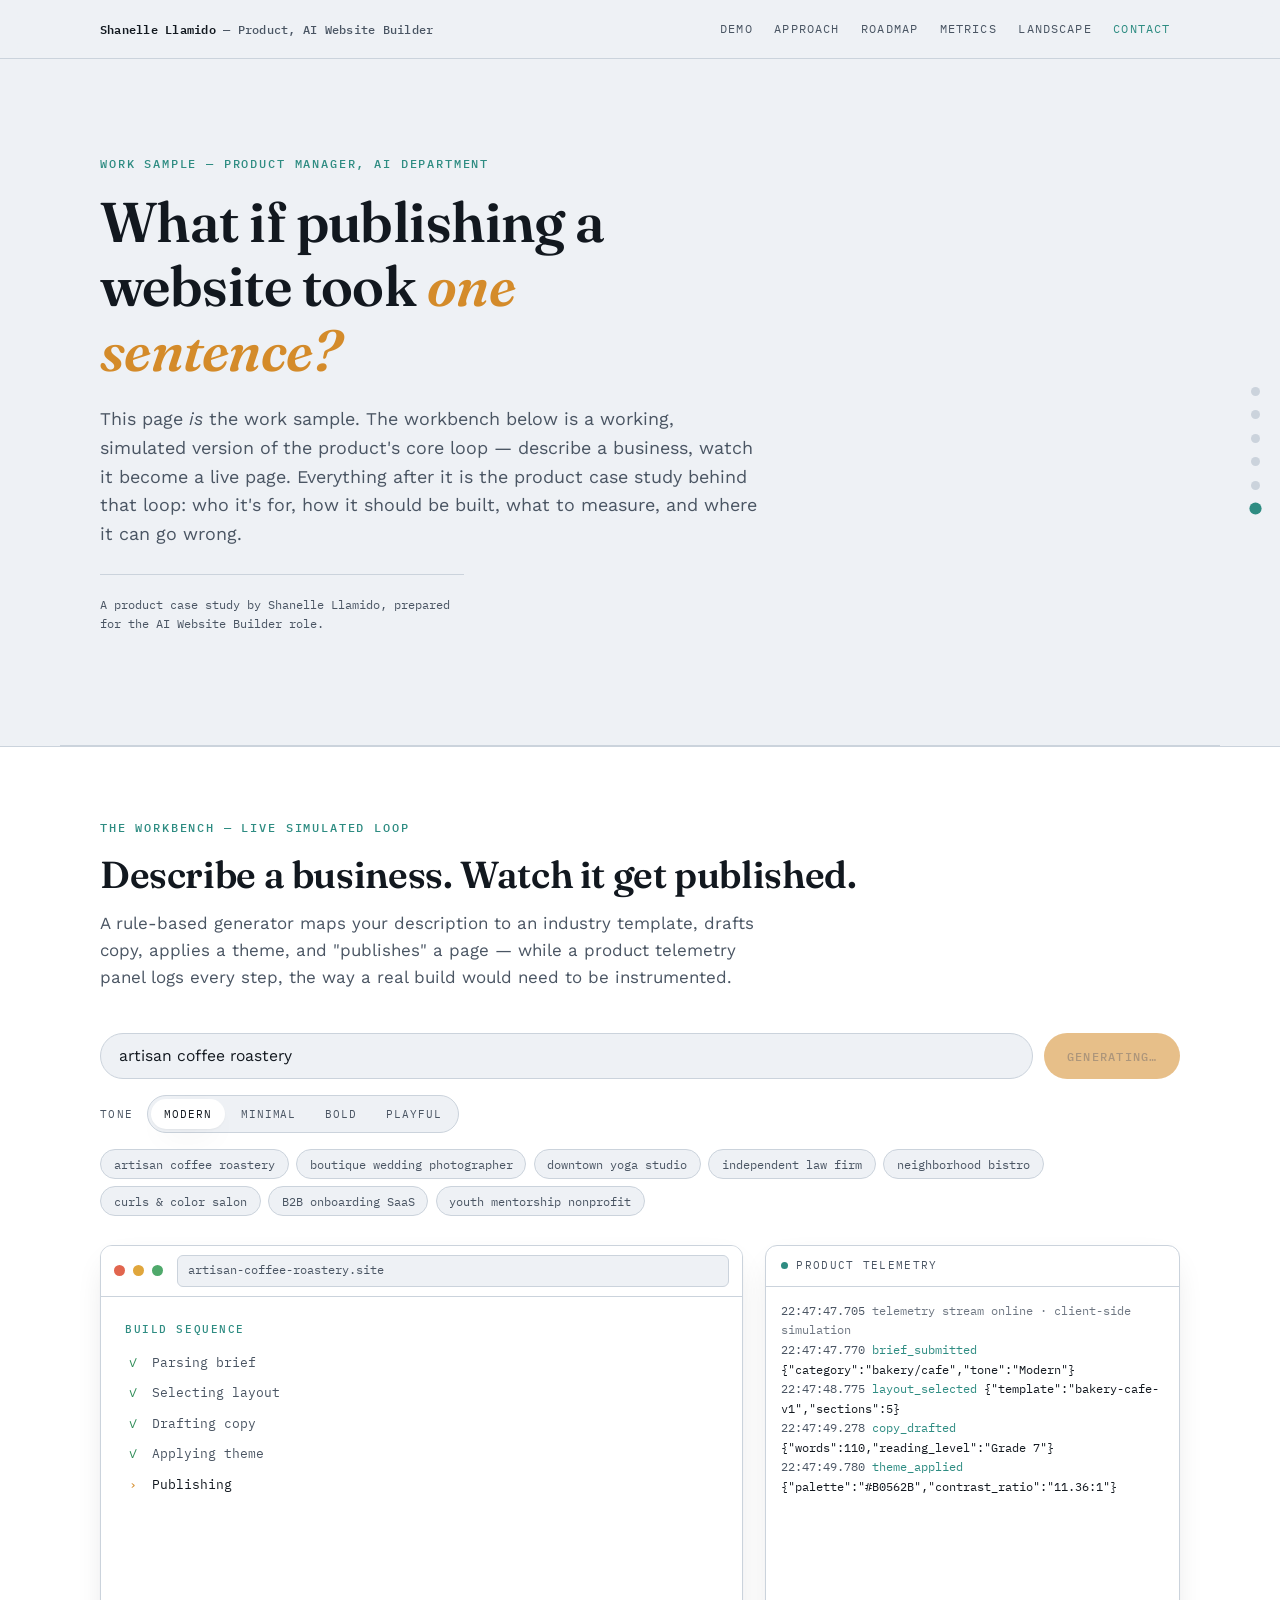
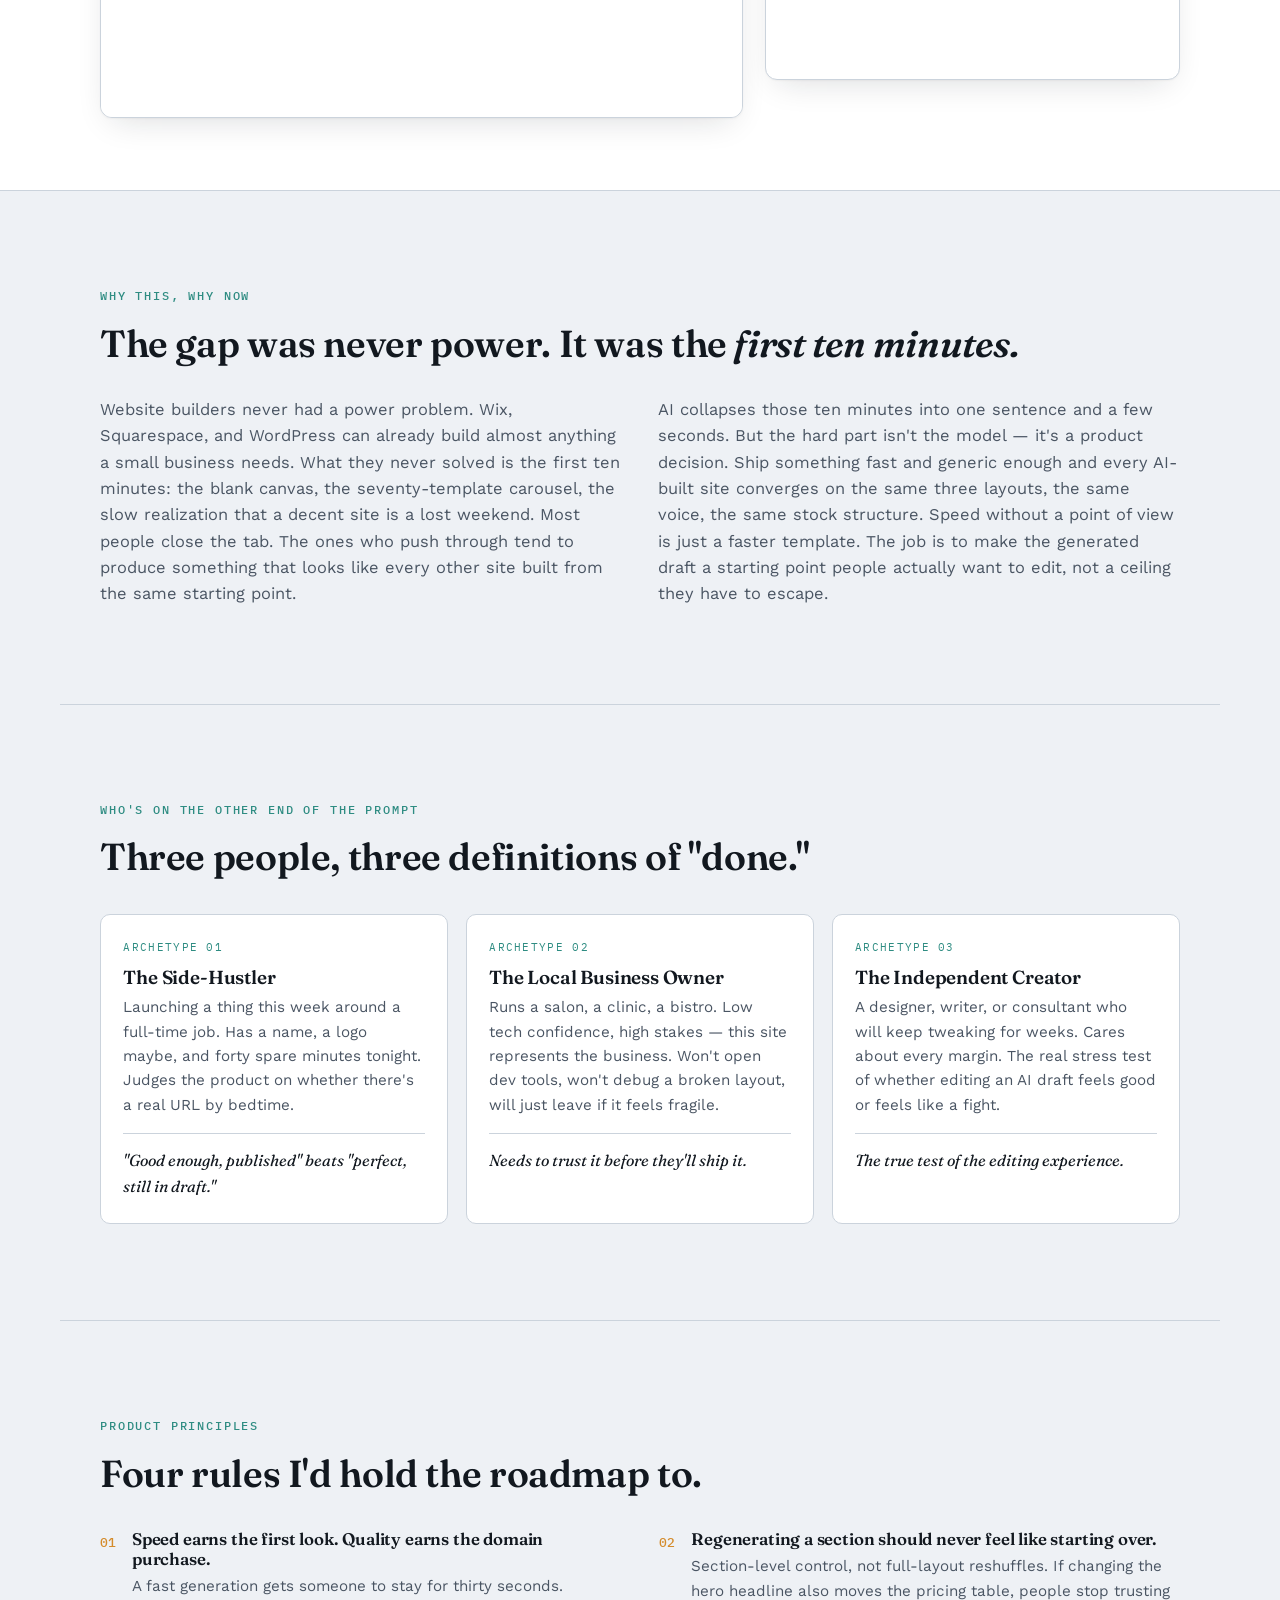
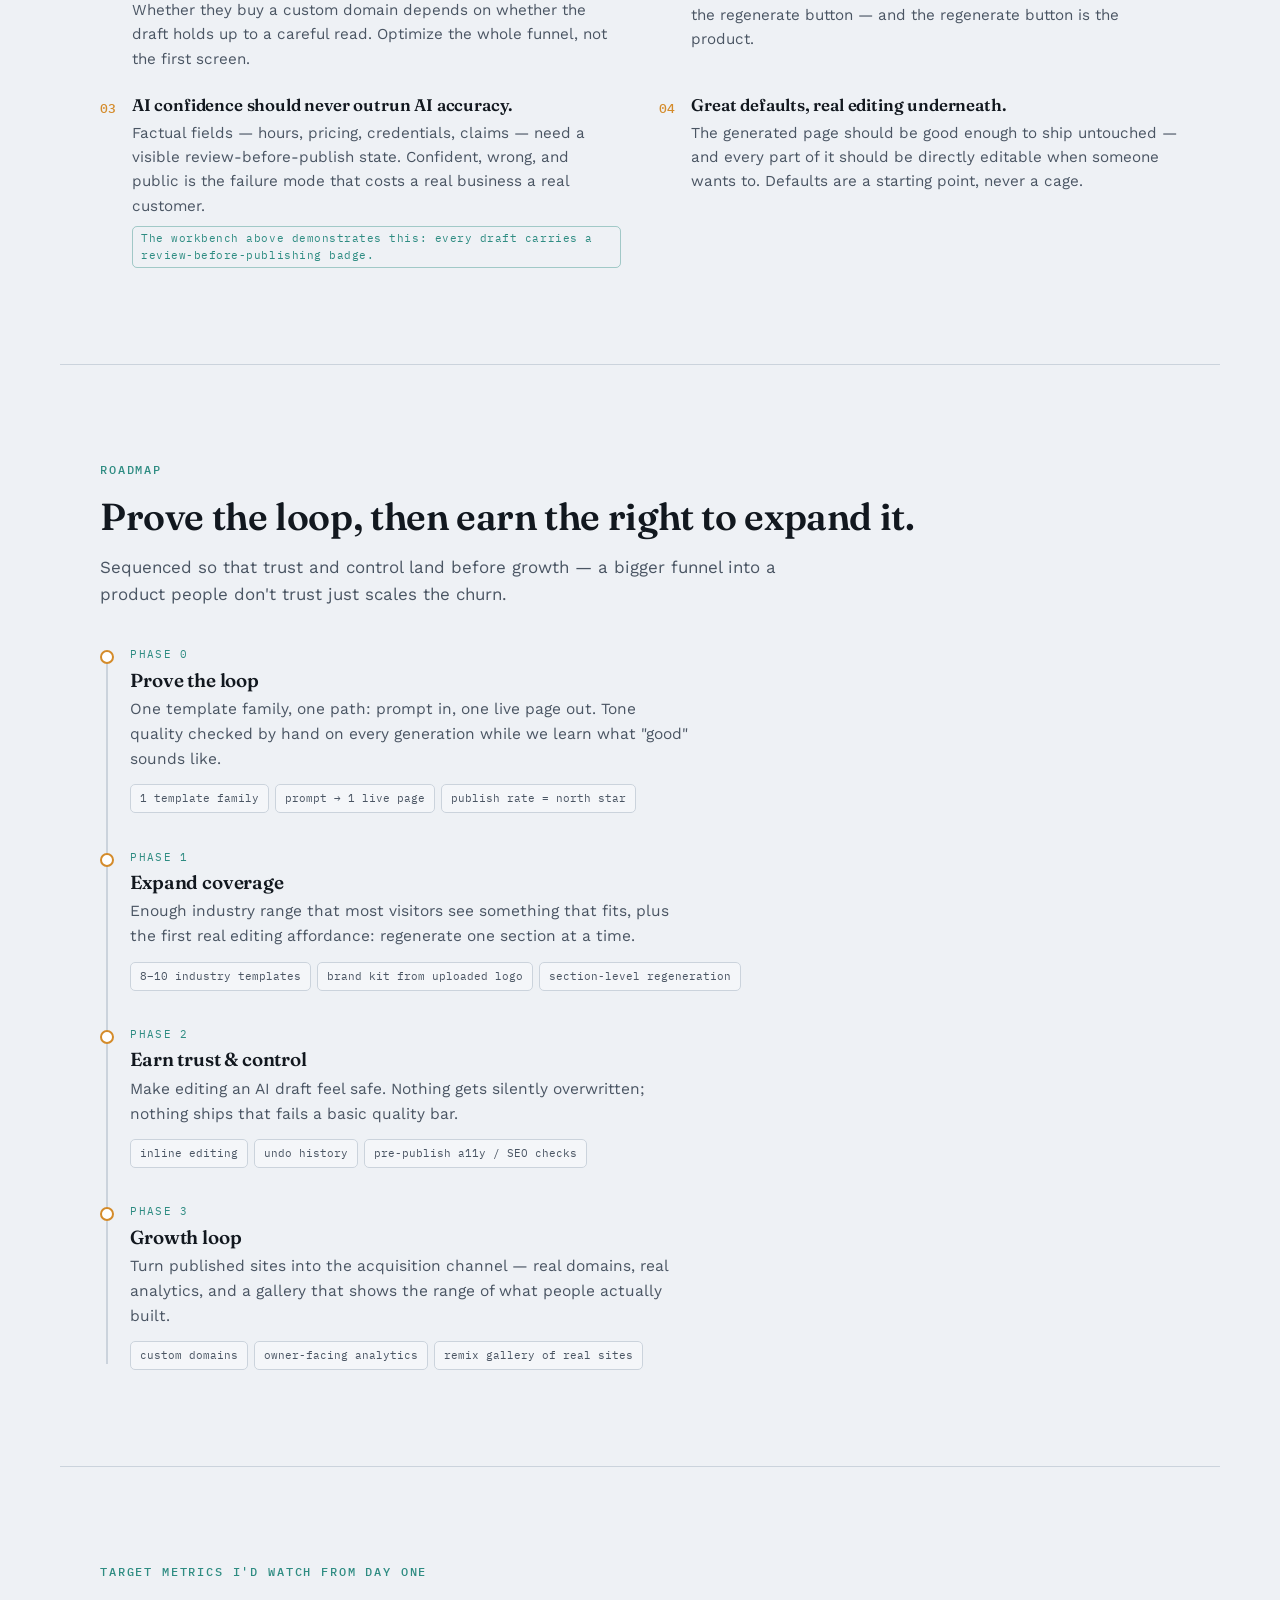
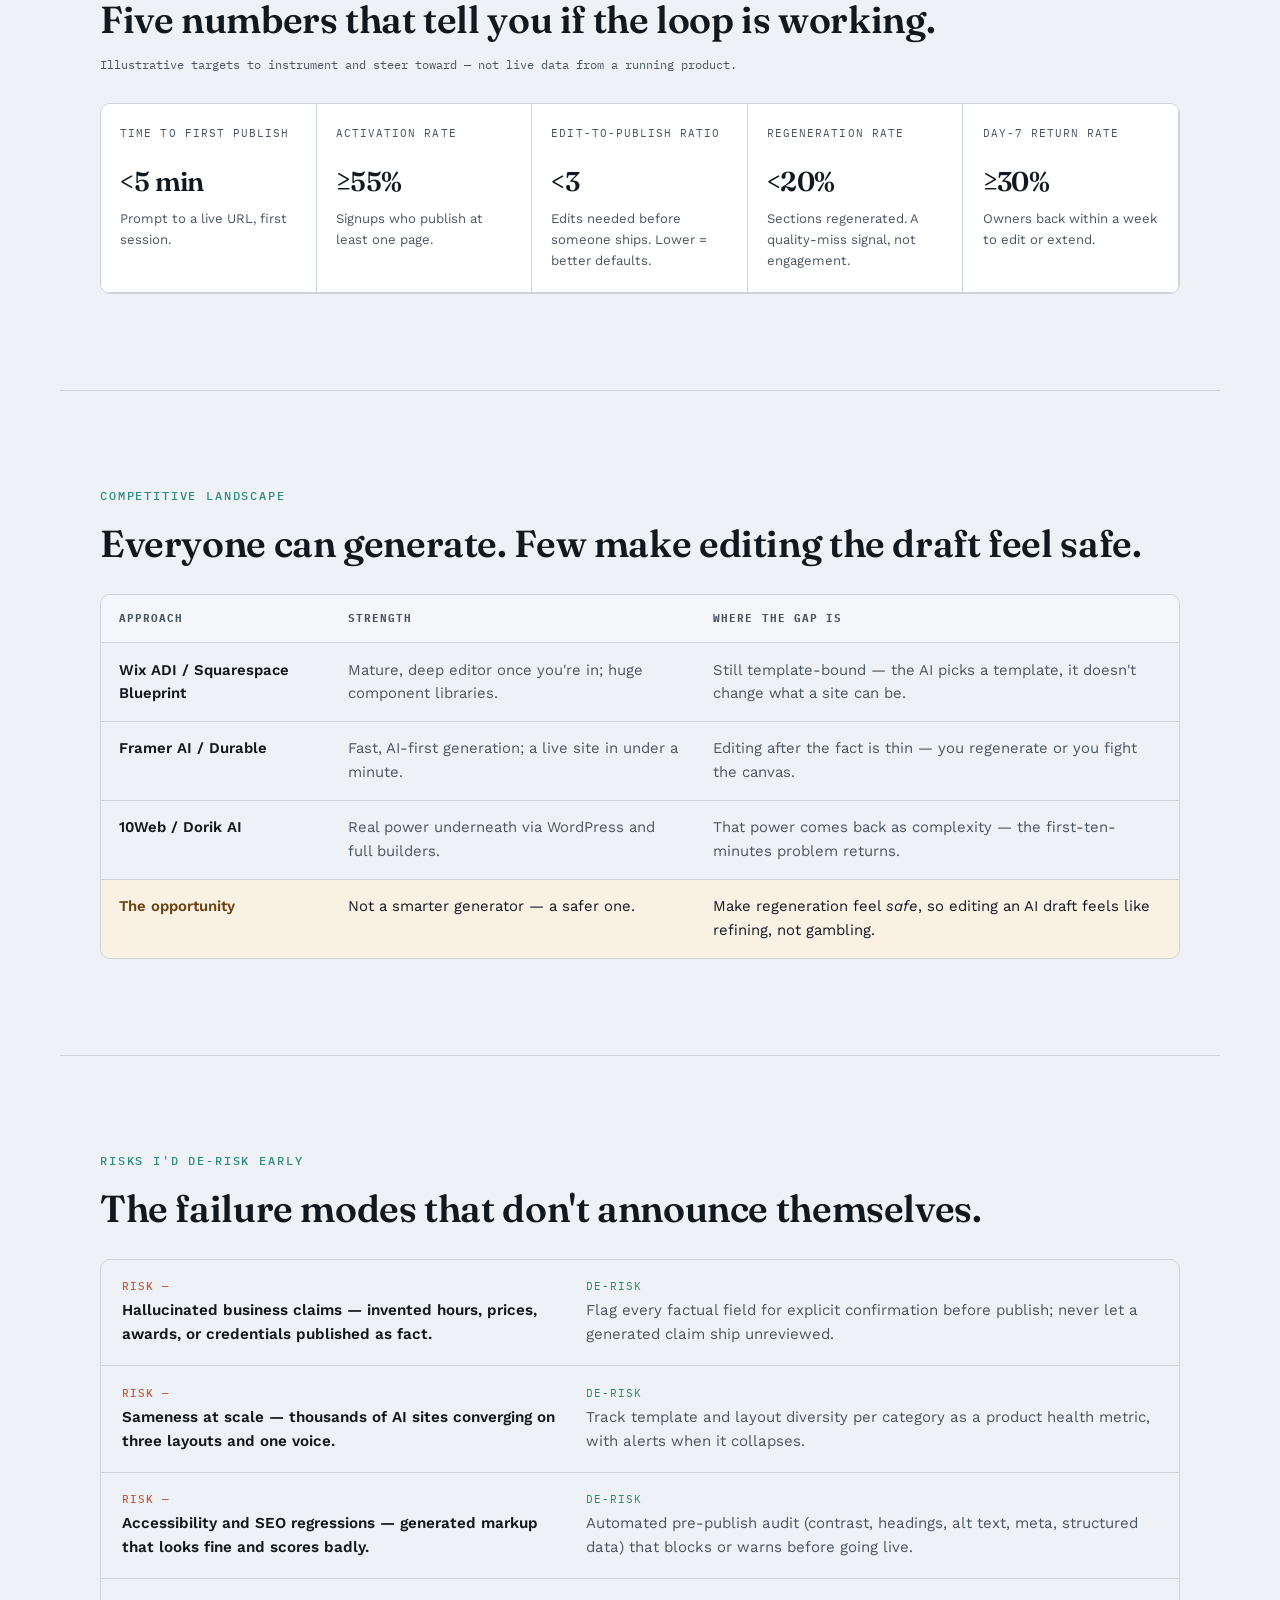
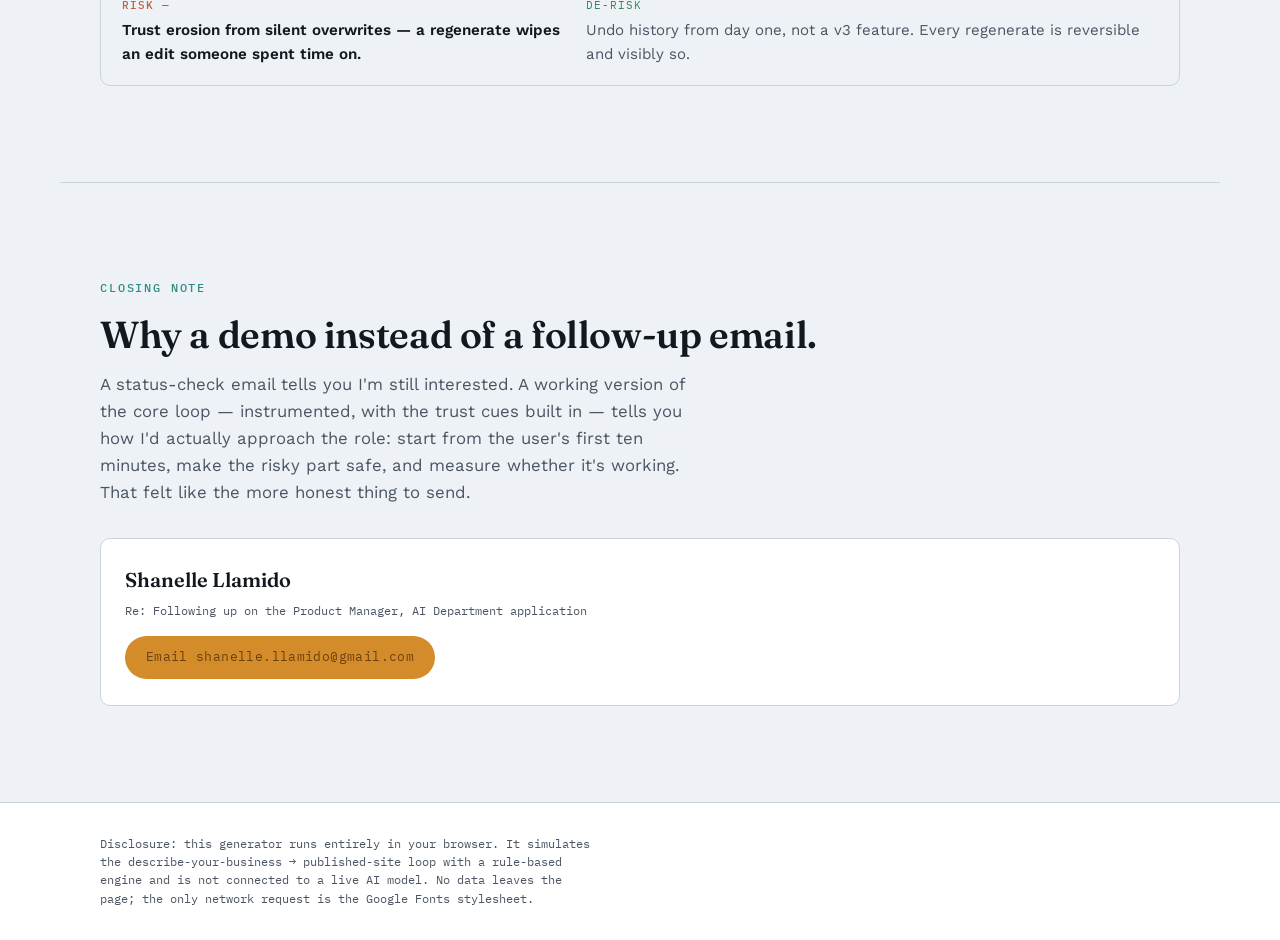
==== index.html @ 27aa7c51 "Prompt to Published — AI website builder work sample Single-page static app: a live simulated "descr" ====
<!doctype html>
<html lang="en">
<head>
<meta charset="utf-8" />
<meta name="viewport" content="width=device-width, initial-scale=1" />
<title>Prompt to Published — Product case study</title>
<meta name="description" content="A working simulated version of an AI website builder's core loop, plus the product case study behind it. A work sample by Shanelle Llamido." />
<link rel="preconnect" href="https://fonts.googleapis.com" />
<link rel="preconnect" href="https://fonts.gstatic.com" crossorigin />
<link href="https://fonts.googleapis.com/css2?family=Fraunces:ital,opsz,wght@0,9..144,400..700;1,9..144,400..600&family=Work+Sans:wght@400;500;600&family=IBM+Plex+Mono:wght@400;500;600&family=Playfair+Display:wght@500;600;700&family=Poppins:wght@400;500;600&family=Cormorant+Garamond:wght@500;600;700&family=Nunito+Sans:wght@400;600;700&family=Oswald:wght@500;600;700&family=Lora:wght@500;600;700&family=Abril+Fatface&family=Quicksand:wght@500;600;700&family=Sora:wght@500;600;700&family=Manrope:wght@400;600;700&family=DM+Serif+Display&display=swap" rel="stylesheet" />
<style>
/* ============ TOKENS ============ */
:root{
  --bg:#EEF1F5;
  --surface:#FFFFFF;
  --surface-2:#F4F6F9;
  --ink:#12181F;
  --soft-ink:#4A5563;
  --hairline:#CBD3DC;
  --accent:#D48B2A;
  --on-accent:#6B4110;
  --accent-2:#2E8C82;
  --success:#2E8C57;
  --shadow:0 1px 2px rgba(18,24,31,.04), 0 12px 32px -12px rgba(18,24,31,.16);
  --font-display:'Fraunces', Georgia, 'Times New Roman', serif;
  --font-body:'Work Sans', system-ui, -apple-system, Segoe UI, Roboto, sans-serif;
  --font-mono:'IBM Plex Mono', ui-monospace, SFMono-Regular, Menlo, monospace;
  --maxw:1160px;
  --radius:10px;
}
@media (prefers-color-scheme: dark){
  :root:not([data-theme="light"]){
    --bg:#10151C;
    --surface:#171F29;
    --surface-2:#1D2733;
    --ink:#E7ECF2;
    --soft-ink:#AEB9C6;
    --hairline:#2B3644;
    --accent:#E8A23D;
    --on-accent:#2E1E07;
    --accent-2:#4FC2B6;
    --success:#48C07E;
    --shadow:0 1px 2px rgba(0,0,0,.3), 0 18px 44px -16px rgba(0,0,0,.6);
  }
}
:root[data-theme="dark"]{
  --bg:#10151C;
  --surface:#171F29;
  --surface-2:#1D2733;
  --ink:#E7ECF2;
  --soft-ink:#AEB9C6;
  --hairline:#2B3644;
  --accent:#E8A23D;
  --on-accent:#2E1E07;
  --accent-2:#4FC2B6;
  --success:#48C07E;
  --shadow:0 1px 2px rgba(0,0,0,.3), 0 18px 44px -16px rgba(0,0,0,.6);
}

/* ============ BASE ============ */
*,*::before,*::after{box-sizing:border-box}
html{scroll-behavior:smooth}
@media (prefers-reduced-motion: reduce){
  html{scroll-behavior:auto}
  *,*::before,*::after{animation-duration:.001ms !important;animation-iteration-count:1 !important;transition-duration:.001ms !important}
}
body{
  margin:0;
  background:var(--bg);
  color:var(--ink);
  font-family:var(--font-body);
  font-size:16px;
  line-height:1.6;
  -webkit-font-smoothing:antialiased;
  text-rendering:optimizeLegibility;
}
h1,h2,h3,h4{font-family:var(--font-display);font-weight:600;line-height:1.15;margin:0 0 .4em;letter-spacing:-.01em}
h1{font-size:clamp(2.1rem,5.2vw,3.5rem);font-optical-sizing:auto}
h2{font-size:clamp(1.6rem,3.4vw,2.35rem)}
h3{font-size:1.18rem}
p{margin:0 0 1rem}
a{color:inherit}
em{font-style:italic}
.i{font-style:italic;font-family:var(--font-display)}

:focus-visible{outline:2.5px solid var(--accent-2);outline-offset:3px;border-radius:3px}

.eyebrow{
  font-family:var(--font-mono);
  font-size:.72rem;
  text-transform:uppercase;
  letter-spacing:.16em;
  font-weight:500;
  color:var(--accent-2);
  margin:0 0 1rem;
  display:block;
}
.section{
  max-width:var(--maxw);
  margin:0 auto;
  padding:clamp(3.5rem,8vw,6rem) clamp(1.15rem,4vw,2.5rem);
  scroll-margin-top:84px;
}
.section-lead{
  max-width:62ch;
  color:var(--soft-ink);
  font-size:1.06rem;
}
.rule{height:1px;background:var(--hairline);border:0;max-width:var(--maxw);margin:0 auto}

/* ============ TOP BAR ============ */
.topbar{
  position:sticky;top:0;z-index:50;
  background:color-mix(in srgb, var(--bg) 86%, transparent);
  backdrop-filter:saturate(160%) blur(10px);
  -webkit-backdrop-filter:saturate(160%) blur(10px);
  border-bottom:1px solid var(--hairline);
}
.topbar-inner{
  max-width:var(--maxw);margin:0 auto;
  padding:.85rem clamp(1.15rem,4vw,2.5rem);
  display:flex;align-items:center;justify-content:space-between;gap:1rem;
}
.brand{
  font-family:var(--font-mono);
  font-size:.78rem;
  font-weight:500;
  letter-spacing:.02em;
  color:var(--ink);
  text-decoration:none;
  line-height:1.3;
}
.brand{text-decoration:none}
.brand b{color:var(--ink);font-weight:600}
.brand span{color:var(--soft-ink)}
.topnav{display:flex;gap:.15rem;flex-wrap:wrap}
.topnav a{
  font-family:var(--font-mono);
  font-size:.72rem;
  text-transform:uppercase;
  letter-spacing:.1em;
  text-decoration:none;
  color:var(--soft-ink);
  padding:.4rem .6rem;
  border-radius:6px;
  transition:color .15s, background .15s;
}
.topnav a:hover{color:var(--ink);background:var(--surface-2)}
.topnav a.is-active{color:var(--accent-2)}
@media (max-width:720px){ .topnav{display:none} }

/* ============ INTRO ============ */
.intro h1{max-width:16ch}
.intro h1 .i{color:var(--accent)}
.intro .sub{max-width:60ch;font-size:1.12rem;color:var(--soft-ink);margin-top:1.4rem}
.byline{
  font-family:var(--font-mono);
  font-size:.75rem;
  color:var(--soft-ink);
  margin-top:1.6rem;
  padding-top:1.2rem;
  border-top:1px solid var(--hairline);
  max-width:52ch;
}

/* ============ WORKBENCH ============ */
.workbench{background:var(--surface);border-top:1px solid var(--hairline);border-bottom:1px solid var(--hairline)}
.wb-head{max-width:var(--maxw);margin:0 auto;padding:clamp(3rem,6vw,4.5rem) clamp(1.15rem,4vw,2.5rem) 0}
.wb-head h2{margin-bottom:.35em}
.controls{
  max-width:var(--maxw);margin:0 auto;
  padding:1.6rem clamp(1.15rem,4vw,2.5rem) 0;
  display:flex;flex-direction:column;gap:1rem;
}
.control-row{display:flex;gap:.7rem;flex-wrap:wrap;align-items:stretch}
.field{
  flex:1 1 320px;
  display:flex;align-items:center;
  background:var(--bg);
  border:1px solid var(--hairline);
  border-radius:999px;
  padding:.2rem .35rem .2rem 1.1rem;
}
.field:focus-within{border-color:var(--accent-2);box-shadow:0 0 0 3px color-mix(in srgb,var(--accent-2) 22%,transparent)}
.field input{
  flex:1;border:0;background:transparent;color:var(--ink);
  font-family:var(--font-body);font-size:.98rem;padding:.6rem 0;
}
.field input:focus{outline:none}
.field input::placeholder{color:var(--soft-ink)}
.btn{
  font-family:var(--font-mono);
  font-size:.78rem;
  text-transform:uppercase;
  letter-spacing:.1em;
  font-weight:500;
  border:0;cursor:pointer;
  border-radius:999px;
  padding:.7rem 1.4rem;
  background:var(--accent);
  color:var(--on-accent);
  transition:filter .15s, transform .05s;
  white-space:nowrap;
}
.btn:hover{filter:brightness(1.05)}
.btn:active{transform:translateY(1px)}
.btn[disabled]{opacity:.55;cursor:progress}
.btn-generate{flex:0 0 auto}

.toggle-group{
  display:inline-flex;
  background:var(--bg);
  border:1px solid var(--hairline);
  border-radius:999px;
  padding:3px;
  gap:2px;
}
.toggle-group button{
  font-family:var(--font-mono);
  font-size:.7rem;
  text-transform:uppercase;
  letter-spacing:.08em;
  border:0;background:transparent;color:var(--soft-ink);
  padding:.5rem .85rem;border-radius:999px;cursor:pointer;
  transition:color .15s,background .15s;
}
.toggle-group button[aria-pressed="true"]{background:var(--surface);color:var(--ink);box-shadow:var(--shadow)}
.toggle-label{
  font-family:var(--font-mono);font-size:.68rem;text-transform:uppercase;
  letter-spacing:.12em;color:var(--soft-ink);align-self:center;margin-right:.15rem;
}
.chips{display:flex;flex-wrap:wrap;gap:.45rem}
.chip{
  font-family:var(--font-mono);font-size:.72rem;
  background:var(--bg);border:1px solid var(--hairline);
  color:var(--soft-ink);border-radius:999px;
  padding:.4rem .8rem;cursor:pointer;
  transition:color .15s,border-color .15s;
}
.chip:hover{color:var(--ink);border-color:var(--accent-2)}

.wb-grid{
  max-width:var(--maxw);margin:0 auto;
  padding:1.8rem clamp(1.15rem,4vw,2.5rem) clamp(3rem,6vw,4.5rem);
  display:grid;grid-template-columns:1.55fr 1fr;gap:1.4rem;align-items:start;
}
@media (max-width:960px){ .wb-grid{grid-template-columns:1fr} }

/* browser frame */
.frame{
  border:1px solid var(--hairline);
  border-radius:12px;
  background:var(--surface-2);
  overflow:hidden;
  box-shadow:var(--shadow);
}
.frame-bar{
  display:flex;align-items:center;gap:.5rem;
  padding:.6rem .8rem;
  background:var(--surface);
  border-bottom:1px solid var(--hairline);
}
.frame-bar .dot{width:11px;height:11px;border-radius:50%;background:var(--hairline);flex:0 0 auto}
.frame-bar .dot:nth-child(1){background:#E1654E}
.frame-bar .dot:nth-child(2){background:#E0A63C}
.frame-bar .dot:nth-child(3){background:#4FA96B}
.frame-bar .url{
  flex:1;margin-left:.4rem;
  font-family:var(--font-mono);font-size:.74rem;color:var(--soft-ink);
  background:var(--bg);border:1px solid var(--hairline);border-radius:6px;
  padding:.32rem .6rem;overflow:hidden;text-overflow:ellipsis;white-space:nowrap;
}
.frame-body{position:relative;min-height:420px;background:var(--surface)}

/* build checklist */
.build{
  padding:1.6rem 1.5rem;
  font-family:var(--font-mono);font-size:.82rem;
}
.build[hidden]{display:none}
.build h4{font-family:var(--font-mono);font-size:.7rem;text-transform:uppercase;letter-spacing:.14em;color:var(--accent-2);margin-bottom:1rem;font-weight:500}
.build ol{list-style:none;margin:0;padding:0;display:flex;flex-direction:column;gap:.6rem}
.build li{display:flex;align-items:center;gap:.7rem;color:var(--soft-ink);transition:color .2s}
.build li .mk{width:1.2em;text-align:center;color:var(--hairline)}
.build li.active{color:var(--ink)}
.build li.active .mk{color:var(--accent)}
.build li.done{color:var(--soft-ink)}
.build li.done .mk{color:var(--success)}

/* generated site preview */
.site-wrap{padding:0}
.site-wrap[hidden]{display:none}
.site{
  --p-radius:8px;
  --p-weight:600;
  --p-h1:2.05rem;
  font-family:var(--p-body);
  color:var(--p-ink);
  background:var(--p-secondary);
}
.site *{box-sizing:border-box}
.site h1,.site h2{font-family:var(--p-heading);font-weight:var(--p-weight);line-height:1.12;letter-spacing:-.015em;margin:0}
.site-hero{
  padding:2.4rem 2rem 2.2rem;
  border-bottom:1px solid color-mix(in srgb,var(--p-ink) 14%,transparent);
}
.ai-badge{
  display:inline-block;
  font-family:var(--font-mono);
  font-size:.62rem;letter-spacing:.08em;text-transform:uppercase;
  color:var(--p-ink);
  border:1px dashed color-mix(in srgb,var(--p-ink) 45%,transparent);
  border-radius:5px;
  padding:.3rem .55rem;
  margin-bottom:1.1rem;
  opacity:.82;
}
.site-hero h1{font-size:var(--p-h1);margin-bottom:.5rem;color:var(--p-primary)}
.site .tagline{
  font-size:1.02rem;max-width:44ch;margin:0 0 1.5rem;
  color:color-mix(in srgb,var(--p-ink) 82%,transparent);
}
.site-cta{
  display:inline-block;
  font-family:var(--font-mono);font-size:.72rem;letter-spacing:.08em;text-transform:uppercase;
  background:var(--p-primary);
  color:var(--p-secondary);
  padding:.7rem 1.2rem;
  border-radius:var(--p-radius);
  text-decoration:none;
}
.site-section{padding:1.8rem 2rem;border-bottom:1px solid color-mix(in srgb,var(--p-ink) 12%,transparent)}
.site-section h2{
  font-size:.72rem;font-family:var(--font-mono);font-weight:500;
  text-transform:uppercase;letter-spacing:.14em;
  color:color-mix(in srgb,var(--p-ink) 60%,transparent);
  margin-bottom:.8rem;
}
.site-about p{margin:0;max-width:58ch;font-size:.98rem;line-height:1.65}
.site-features ul{list-style:none;margin:0;padding:0;display:grid;gap:.75rem}
.site-features li{display:flex;gap:.7rem;align-items:flex-start;font-size:.94rem}
.site-features svg{flex:0 0 auto;width:18px;height:18px;margin-top:2px;color:var(--p-primary)}
.site-quote{margin:0;padding:1.8rem 2rem;border-bottom:1px solid color-mix(in srgb,var(--p-ink) 12%,transparent)}
.site-quote p{font-style:italic;font-family:var(--p-heading);font-size:1.12rem;line-height:1.4;margin:0 0 .6rem;color:var(--p-primary)}
.site-quote cite{font-style:normal;font-family:var(--font-mono);font-size:.72rem;color:color-mix(in srgb,var(--p-ink) 62%,transparent)}
.site-foot{
  padding:1.3rem 2rem;
  font-family:var(--font-mono);font-size:.68rem;
  color:color-mix(in srgb,var(--p-ink) 58%,transparent);
  display:flex;justify-content:space-between;gap:1rem;flex-wrap:wrap;
}

/* telemetry */
.telemetry{
  border:1px solid var(--hairline);
  border-radius:12px;
  background:var(--surface);
  box-shadow:var(--shadow);
  overflow:hidden;
  position:sticky;top:84px;
}
.telemetry-head{
  padding:.7rem .9rem;
  border-bottom:1px solid var(--hairline);
  display:flex;align-items:center;gap:.55rem;
  font-family:var(--font-mono);font-size:.68rem;text-transform:uppercase;letter-spacing:.12em;color:var(--soft-ink);
}
.telemetry-head .live{
  width:7px;height:7px;border-radius:50%;background:var(--accent-2);
  box-shadow:0 0 0 0 color-mix(in srgb,var(--accent-2) 60%,transparent);
  animation:pulse 2s infinite;
}
@keyframes pulse{0%{box-shadow:0 0 0 0 color-mix(in srgb,var(--accent-2) 55%,transparent)}70%{box-shadow:0 0 0 7px transparent}100%{box-shadow:0 0 0 0 transparent}}
.log{
  margin:0;padding:.9rem;
  font-family:var(--font-mono);font-size:.72rem;line-height:1.7;
  height:392px;overflow-y:auto;
  white-space:pre-wrap;word-break:break-word;
}
.log .row{display:block}
.log .t{color:var(--soft-ink)}
.log .ev{color:var(--accent-2)}
.log .ok{color:var(--success)}
.log .pay{color:var(--ink)}
.log .sys{color:var(--soft-ink);opacity:.8}

/* ============ WHY / GENERIC PROSE ============ */
.two-col{display:grid;grid-template-columns:1fr 1fr;gap:2.2rem;margin-top:2rem}
.two-col p{color:var(--soft-ink);font-size:1.03rem;margin:0}
@media (max-width:760px){ .two-col{grid-template-columns:1fr;gap:1.2rem} }

/* archetype cards */
.cards{display:grid;grid-template-columns:repeat(3,1fr);gap:1.1rem;margin-top:2.2rem}
@media (max-width:860px){ .cards{grid-template-columns:1fr} }
.card{
  background:var(--surface);
  border:1px solid var(--hairline);
  border-radius:var(--radius);
  padding:1.5rem 1.4rem;
}
.card .tag{font-family:var(--font-mono);font-size:.68rem;text-transform:uppercase;letter-spacing:.12em;color:var(--accent-2);display:block;margin-bottom:.7rem}
.card h3{margin-bottom:.4rem}
.card p{color:var(--soft-ink);font-size:.95rem;margin:0}
.card .pull{
  margin-top:1rem;padding-top:.9rem;border-top:1px solid var(--hairline);
  font-family:var(--font-display);font-style:italic;font-size:1rem;color:var(--ink);
}

/* principles */
.principles{display:grid;grid-template-columns:1fr 1fr;gap:1.6rem 2.4rem;margin-top:2.2rem;counter-reset:pr}
@media (max-width:760px){ .principles{grid-template-columns:1fr} }
.principle{display:flex;gap:1rem}
.principle .n{
  font-family:var(--font-mono);font-size:.8rem;color:var(--accent);
  font-weight:500;flex:0 0 auto;padding-top:.15rem;
}
.principle h3{font-size:1.05rem;margin-bottom:.3rem}
.principle p{color:var(--soft-ink);font-size:.95rem;margin:0}
.principle .demo-note{
  display:inline-block;margin-top:.5rem;
  font-family:var(--font-mono);font-size:.66rem;letter-spacing:.05em;
  color:var(--accent-2);border:1px solid color-mix(in srgb,var(--accent-2) 40%,transparent);
  border-radius:5px;padding:.2rem .5rem;
}

/* roadmap timeline */
.timeline{margin-top:2.4rem;position:relative;padding-left:1.9rem}
.timeline::before{content:"";position:absolute;left:6px;top:6px;bottom:6px;width:2px;background:var(--hairline)}
.phase{position:relative;padding-bottom:2.2rem}
.phase:last-child{padding-bottom:0}
.phase::before{
  content:"";position:absolute;left:-1.9rem;top:4px;
  width:14px;height:14px;border-radius:50%;
  background:var(--surface);border:2px solid var(--accent);
}
.phase .ph{font-family:var(--font-mono);font-size:.7rem;text-transform:uppercase;letter-spacing:.12em;color:var(--accent-2);display:block;margin-bottom:.35rem}
.phase h3{margin-bottom:.35rem}
.phase p{color:var(--soft-ink);font-size:.97rem;margin:0 0 .8rem;max-width:56ch}
.krs{display:flex;flex-wrap:wrap;gap:.4rem}
.kr{
  font-family:var(--font-mono);font-size:.68rem;
  background:var(--surface-2);border:1px solid var(--hairline);
  border-radius:5px;padding:.3rem .55rem;color:var(--soft-ink);
}

/* KPI grid */
.kpi-note{
  font-family:var(--font-mono);font-size:.72rem;color:var(--soft-ink);
  margin-top:.6rem;
}
.kpis{
  display:grid;grid-template-columns:repeat(5,1fr);
  border:1px solid var(--hairline);border-radius:var(--radius);
  overflow:hidden;margin-top:1.8rem;
}
@media (max-width:900px){ .kpis{grid-template-columns:repeat(2,1fr)} }
@media (max-width:440px){ .kpis{grid-template-columns:1fr} }
.kpi{
  padding:1.3rem 1.2rem;
  border-right:1px solid var(--hairline);
  border-bottom:1px solid var(--hairline);
  background:var(--surface);
}
.kpi .label{font-family:var(--font-mono);font-size:.66rem;text-transform:uppercase;letter-spacing:.1em;color:var(--soft-ink);display:block;margin-bottom:.6rem;min-height:2.4em}
.kpi .val{font-family:var(--font-display);font-size:1.7rem;font-weight:600;font-variant-numeric:tabular-nums;letter-spacing:-.02em}
.kpi .hint{font-size:.82rem;color:var(--soft-ink);margin-top:.3rem;display:block}

/* landscape table */
.table-wrap{overflow-x:auto;margin-top:1.8rem;border:1px solid var(--hairline);border-radius:var(--radius);-webkit-overflow-scrolling:touch}
table{border-collapse:collapse;width:100%;min-width:640px}
th,td{text-align:left;padding:.95rem 1.1rem;vertical-align:top;font-size:.93rem}
thead th{
  font-family:var(--font-mono);font-size:.68rem;text-transform:uppercase;letter-spacing:.1em;
  color:var(--soft-ink);background:var(--surface-2);border-bottom:1px solid var(--hairline);
}
tbody tr{border-bottom:1px solid var(--hairline)}
tbody tr:last-child{border-bottom:0}
tbody td:first-child{font-weight:600;color:var(--ink)}
td{color:var(--soft-ink)}
tr.opp td{background:color-mix(in srgb,var(--accent) 12%,var(--surface));color:var(--ink)}
tr.opp td:first-child{color:var(--on-accent)}
@media (prefers-color-scheme: dark){ :root:not([data-theme="light"]) tr.opp td:first-child{color:var(--accent)} }
:root[data-theme="dark"] tr.opp td:first-child{color:var(--accent)}

/* risks */
.risks{margin-top:1.8rem;display:grid;gap:0;border:1px solid var(--hairline);border-radius:var(--radius);overflow:hidden}
.risk{
  display:grid;grid-template-columns:1fr 1.3fr;gap:1.5rem;
  padding:1.15rem 1.3rem;border-bottom:1px solid var(--hairline);
}
.risk:last-child{border-bottom:0}
@media (max-width:680px){ .risk{grid-template-columns:1fr;gap:.4rem} }
.risk .r{font-weight:600;color:var(--ink);font-size:.95rem}
.risk .r::before{content:"Risk — ";font-family:var(--font-mono);font-size:.66rem;text-transform:uppercase;letter-spacing:.1em;color:#c0603f;display:block;font-weight:500;margin-bottom:.2rem}
.risk .m{color:var(--soft-ink);font-size:.94rem}
.risk .m::before{content:"De-risk";font-family:var(--font-mono);font-size:.66rem;text-transform:uppercase;letter-spacing:.1em;color:var(--success);display:block;margin-bottom:.2rem}

/* closing */
.closing p{max-width:60ch;color:var(--soft-ink);font-size:1.05rem}
.contact{
  margin-top:2rem;background:var(--surface);border:1px solid var(--hairline);
  border-radius:var(--radius);padding:1.6rem 1.5rem;
}
.contact .who{font-family:var(--font-display);font-size:1.25rem;font-weight:600}
.contact .re{font-family:var(--font-mono);font-size:.75rem;color:var(--soft-ink);margin:.3rem 0 1rem}
.contact a.mail{
  font-family:var(--font-mono);font-size:.8rem;
  display:inline-block;background:var(--accent);color:var(--on-accent);
  text-decoration:none;padding:.7rem 1.3rem;border-radius:999px;letter-spacing:.03em;
}

/* footer */
footer.disc{
  border-top:1px solid var(--hairline);
  background:var(--surface);
}
footer.disc .section{padding-top:2rem;padding-bottom:2rem}
footer.disc p{font-family:var(--font-mono);font-size:.72rem;color:var(--soft-ink);margin:0;max-width:70ch}

/* dot nav */
.dotnav{position:fixed;right:20px;top:50%;transform:translateY(-50%);z-index:40;display:flex;flex-direction:column;gap:.9rem}
.dotnav a{
  width:9px;height:9px;border-radius:50%;background:var(--hairline);
  position:relative;transition:background .2s,transform .2s;
}
.dotnav a:hover{background:var(--soft-ink)}
.dotnav a.is-active{background:var(--accent-2);transform:scale(1.35)}
.dotnav a span{
  position:absolute;right:18px;top:50%;transform:translateY(-50%);
  font-family:var(--font-mono);font-size:.64rem;text-transform:uppercase;letter-spacing:.1em;
  color:var(--soft-ink);white-space:nowrap;opacity:0;pointer-events:none;transition:opacity .15s;
}
.dotnav a:hover span{opacity:1}
@media (max-width:1100px){ .dotnav{display:none} }
</style>
</head>
<body>

<header class="topbar">
  <div class="topbar-inner">
    <a class="brand" href="#top"><b>Shanelle Llamido</b> <span>— Product, AI Website Builder</span></a>
    <nav class="topnav" aria-label="Sections">
      <a href="#demo">Demo</a>
      <a href="#approach">Approach</a>
      <a href="#roadmap">Roadmap</a>
      <a href="#metrics">Metrics</a>
      <a href="#landscape">Landscape</a>
      <a href="#contact">Contact</a>
    </nav>
  </div>
</header>

<nav class="dotnav" aria-hidden="true">
  <a href="#demo" data-dot="demo"><span>Demo</span></a>
  <a href="#approach" data-dot="approach"><span>Approach</span></a>
  <a href="#roadmap" data-dot="roadmap"><span>Roadmap</span></a>
  <a href="#metrics" data-dot="metrics"><span>Metrics</span></a>
  <a href="#landscape" data-dot="landscape"><span>Landscape</span></a>
  <a href="#contact" data-dot="contact"><span>Contact</span></a>
</nav>

<span id="top"></span>

<!-- INTRO -->
<header class="section intro">
  <span class="eyebrow">Work sample — Product Manager, AI Department</span>
  <h1>What if publishing a website took <span class="i">one sentence?</span></h1>
  <p class="sub">This page <em>is</em> the work sample. The workbench below is a working, simulated version of the product's core loop — describe a business, watch it become a live page. Everything after it is the product case study behind that loop: who it's for, how it should be built, what to measure, and where it can go wrong.</p>
  <p class="byline">A product case study by Shanelle Llamido, prepared for the AI Website Builder role.</p>
</header>

<hr class="rule" />

<!-- WORKBENCH -->
<section class="workbench" id="demo">
  <div class="wb-head">
    <span class="eyebrow">The workbench — live simulated loop</span>
    <h2>Describe a business. Watch it get published.</h2>
    <p class="section-lead">A rule-based generator maps your description to an industry template, drafts copy, applies a theme, and "publishes" a page — while a product telemetry panel logs every step, the way a real build would need to be instrumented.</p>
  </div>

  <div class="controls">
    <div class="control-row">
      <label class="field">
        <span class="sr-only" style="position:absolute;width:1px;height:1px;overflow:hidden;clip:rect(0 0 0 0)">Describe a business</span>
        <input id="promptInput" type="text" autocomplete="off" placeholder="Describe a business — e.g. 'artisan coffee roastery'" />
      </label>
      <button class="btn btn-generate" id="generateBtn" type="button">Generate site</button>
    </div>
    <div class="control-row">
      <span class="toggle-label">Tone</span>
      <div class="toggle-group" id="toneGroup" role="group" aria-label="Tone">
        <button type="button" data-tone="Modern" aria-pressed="true">Modern</button>
        <button type="button" data-tone="Minimal" aria-pressed="false">Minimal</button>
        <button type="button" data-tone="Bold" aria-pressed="false">Bold</button>
        <button type="button" data-tone="Playful" aria-pressed="false">Playful</button>
      </div>
    </div>
    <div class="chips" id="chips" aria-label="Examples">
      <button class="chip" type="button">artisan coffee roastery</button>
      <button class="chip" type="button">boutique wedding photographer</button>
      <button class="chip" type="button">downtown yoga studio</button>
      <button class="chip" type="button">independent law firm</button>
      <button class="chip" type="button">neighborhood bistro</button>
      <button class="chip" type="button">curls &amp; color salon</button>
      <button class="chip" type="button">B2B onboarding SaaS</button>
      <button class="chip" type="button">youth mentorship nonprofit</button>
    </div>
  </div>

  <div class="wb-grid">
    <div class="frame">
      <div class="frame-bar">
        <span class="dot"></span><span class="dot"></span><span class="dot"></span>
        <span class="url" id="urlBar">artisan-coffee-roastery.site</span>
      </div>
      <div class="frame-body">
        <div class="build" id="build" hidden aria-live="polite">
          <h4>Build sequence</h4>
          <ol id="buildList">
            <li data-step="0"><span class="mk">○</span> Parsing brief</li>
            <li data-step="1"><span class="mk">○</span> Selecting layout</li>
            <li data-step="2"><span class="mk">○</span> Drafting copy</li>
            <li data-step="3"><span class="mk">○</span> Applying theme</li>
            <li data-step="4"><span class="mk">○</span> Publishing</li>
          </ol>
        </div>
        <div class="site-wrap" id="siteWrap"></div>
      </div>
    </div>

    <aside class="telemetry">
      <div class="telemetry-head"><span class="live"></span> Product telemetry</div>
      <div class="log" id="log" role="log" aria-live="polite" aria-label="Telemetry event log"></div>
    </aside>
  </div>
</section>

<!-- WHY THIS WHY NOW -->
<section class="section" id="approach">
  <span class="eyebrow">Why this, why now</span>
  <h2>The gap was never power. It was the <span class="i">first ten minutes.</span></h2>
  <div class="two-col">
    <p>Website builders never had a power problem. Wix, Squarespace, and WordPress can already build almost anything a small business needs. What they never solved is the first ten minutes: the blank canvas, the seventy-template carousel, the slow realization that a decent site is a lost weekend. Most people close the tab. The ones who push through tend to produce something that looks like every other site built from the same starting point.</p>
    <p>AI collapses those ten minutes into one sentence and a few seconds. But the hard part isn't the model — it's a product decision. Ship something fast and generic enough and every AI-built site converges on the same three layouts, the same voice, the same stock structure. Speed without a point of view is just a faster template. The job is to make the generated draft a starting point people actually want to edit, not a ceiling they have to escape.</p>
  </div>
</section>

<hr class="rule" />

<!-- ARCHETYPES -->
<section class="section" id="archetypes">
  <span class="eyebrow">Who's on the other end of the prompt</span>
  <h2>Three people, three definitions of "done."</h2>
  <div class="cards">
    <div class="card">
      <span class="tag">Archetype 01</span>
      <h3>The Side-Hustler</h3>
      <p>Launching a thing this week around a full-time job. Has a name, a logo maybe, and forty spare minutes tonight. Judges the product on whether there's a real URL by bedtime.</p>
      <p class="pull">"Good enough, published" beats "perfect, still in draft."</p>
    </div>
    <div class="card">
      <span class="tag">Archetype 02</span>
      <h3>The Local Business Owner</h3>
      <p>Runs a salon, a clinic, a bistro. Low tech confidence, high stakes — this site represents the business. Won't open dev tools, won't debug a broken layout, will just leave if it feels fragile.</p>
      <p class="pull">Needs to trust it before they'll ship it.</p>
    </div>
    <div class="card">
      <span class="tag">Archetype 03</span>
      <h3>The Independent Creator</h3>
      <p>A designer, writer, or consultant who will keep tweaking for weeks. Cares about every margin. The real stress test of whether editing an AI draft feels good or feels like a fight.</p>
      <p class="pull">The true test of the editing experience.</p>
    </div>
  </div>
</section>

<hr class="rule" />

<!-- PRINCIPLES -->
<section class="section" id="principles">
  <span class="eyebrow">Product principles</span>
  <h2>Four rules I'd hold the roadmap to.</h2>
  <div class="principles">
    <div class="principle">
      <span class="n">01</span>
      <div>
        <h3>Speed earns the first look. Quality earns the domain purchase.</h3>
        <p>A fast generation gets someone to stay for thirty seconds. Whether they buy a custom domain depends on whether the draft holds up to a careful read. Optimize the whole funnel, not the first screen.</p>
      </div>
    </div>
    <div class="principle">
      <span class="n">02</span>
      <div>
        <h3>Regenerating a section should never feel like starting over.</h3>
        <p>Section-level control, not full-layout reshuffles. If changing the hero headline also moves the pricing table, people stop trusting the regenerate button — and the regenerate button is the product.</p>
      </div>
    </div>
    <div class="principle">
      <span class="n">03</span>
      <div>
        <h3>AI confidence should never outrun AI accuracy.</h3>
        <p>Factual fields — hours, pricing, credentials, claims — need a visible review-before-publish state. Confident, wrong, and public is the failure mode that costs a real business a real customer.</p>
        <span class="demo-note">The workbench above demonstrates this: every draft carries a review-before-publishing badge.</span>
      </div>
    </div>
    <div class="principle">
      <span class="n">04</span>
      <div>
        <h3>Great defaults, real editing underneath.</h3>
        <p>The generated page should be good enough to ship untouched — and every part of it should be directly editable when someone wants to. Defaults are a starting point, never a cage.</p>
      </div>
    </div>
  </div>
</section>

<hr class="rule" />

<!-- ROADMAP -->
<section class="section" id="roadmap">
  <span class="eyebrow">Roadmap</span>
  <h2>Prove the loop, then earn the right to expand it.</h2>
  <p class="section-lead">Sequenced so that trust and control land before growth — a bigger funnel into a product people don't trust just scales the churn.</p>
  <div class="timeline">
    <div class="phase">
      <span class="ph">Phase 0</span>
      <h3>Prove the loop</h3>
      <p>One template family, one path: prompt in, one live page out. Tone quality checked by hand on every generation while we learn what "good" sounds like.</p>
      <div class="krs">
        <span class="kr">1 template family</span>
        <span class="kr">prompt → 1 live page</span>
        <span class="kr">publish rate = north star</span>
      </div>
    </div>
    <div class="phase">
      <span class="ph">Phase 1</span>
      <h3>Expand coverage</h3>
      <p>Enough industry range that most visitors see something that fits, plus the first real editing affordance: regenerate one section at a time.</p>
      <div class="krs">
        <span class="kr">8–10 industry templates</span>
        <span class="kr">brand kit from uploaded logo</span>
        <span class="kr">section-level regeneration</span>
      </div>
    </div>
    <div class="phase">
      <span class="ph">Phase 2</span>
      <h3>Earn trust &amp; control</h3>
      <p>Make editing an AI draft feel safe. Nothing gets silently overwritten; nothing ships that fails a basic quality bar.</p>
      <div class="krs">
        <span class="kr">inline editing</span>
        <span class="kr">undo history</span>
        <span class="kr">pre-publish a11y / SEO checks</span>
      </div>
    </div>
    <div class="phase">
      <span class="ph">Phase 3</span>
      <h3>Growth loop</h3>
      <p>Turn published sites into the acquisition channel — real domains, real analytics, and a gallery that shows the range of what people actually built.</p>
      <div class="krs">
        <span class="kr">custom domains</span>
        <span class="kr">owner-facing analytics</span>
        <span class="kr">remix gallery of real sites</span>
      </div>
    </div>
  </div>
</section>

<hr class="rule" />

<!-- METRICS -->
<section class="section" id="metrics">
  <span class="eyebrow">Target metrics I'd watch from day one</span>
  <h2>Five numbers that tell you if the loop is working.</h2>
  <p class="kpi-note">Illustrative targets to instrument and steer toward — not live data from a running product.</p>
  <div class="kpis">
    <div class="kpi">
      <span class="label">Time to first publish</span>
      <span class="val">&lt;5 min</span>
      <span class="hint">Prompt to a live URL, first session.</span>
    </div>
    <div class="kpi">
      <span class="label">Activation rate</span>
      <span class="val">≥55%</span>
      <span class="hint">Signups who publish at least one page.</span>
    </div>
    <div class="kpi">
      <span class="label">Edit-to-publish ratio</span>
      <span class="val">&lt;3</span>
      <span class="hint">Edits needed before someone ships. Lower = better defaults.</span>
    </div>
    <div class="kpi">
      <span class="label">Regeneration rate</span>
      <span class="val">&lt;20%</span>
      <span class="hint">Sections regenerated. A quality-miss signal, not engagement.</span>
    </div>
    <div class="kpi">
      <span class="label">Day-7 return rate</span>
      <span class="val">≥30%</span>
      <span class="hint">Owners back within a week to edit or extend.</span>
    </div>
  </div>
</section>

<hr class="rule" />

<!-- LANDSCAPE -->
<section class="section" id="landscape">
  <span class="eyebrow">Competitive landscape</span>
  <h2>Everyone can generate. Few make editing the draft feel safe.</h2>
  <div class="table-wrap">
    <table>
      <thead>
        <tr><th>Approach</th><th>Strength</th><th>Where the gap is</th></tr>
      </thead>
      <tbody>
        <tr>
          <td>Wix ADI / Squarespace Blueprint</td>
          <td>Mature, deep editor once you're in; huge component libraries.</td>
          <td>Still template-bound — the AI picks a template, it doesn't change what a site can be.</td>
        </tr>
        <tr>
          <td>Framer AI / Durable</td>
          <td>Fast, AI-first generation; a live site in under a minute.</td>
          <td>Editing after the fact is thin — you regenerate or you fight the canvas.</td>
        </tr>
        <tr>
          <td>10Web / Dorik AI</td>
          <td>Real power underneath via WordPress and full builders.</td>
          <td>That power comes back as complexity — the first-ten-minutes problem returns.</td>
        </tr>
        <tr class="opp">
          <td>The opportunity</td>
          <td>Not a smarter generator — a safer one.</td>
          <td>Make regeneration feel <em>safe</em>, so editing an AI draft feels like refining, not gambling.</td>
        </tr>
      </tbody>
    </table>
  </div>
</section>

<hr class="rule" />

<!-- RISKS -->
<section class="section" id="risks">
  <span class="eyebrow">Risks I'd de-risk early</span>
  <h2>The failure modes that don't announce themselves.</h2>
  <div class="risks">
    <div class="risk">
      <div class="r">Hallucinated business claims — invented hours, prices, awards, or credentials published as fact.</div>
      <div class="m">Flag every factual field for explicit confirmation before publish; never let a generated claim ship unreviewed.</div>
    </div>
    <div class="risk">
      <div class="r">Sameness at scale — thousands of AI sites converging on three layouts and one voice.</div>
      <div class="m">Track template and layout diversity per category as a product health metric, with alerts when it collapses.</div>
    </div>
    <div class="risk">
      <div class="r">Accessibility and SEO regressions — generated markup that looks fine and scores badly.</div>
      <div class="m">Automated pre-publish audit (contrast, headings, alt text, meta, structured data) that blocks or warns before going live.</div>
    </div>
    <div class="risk">
      <div class="r">Trust erosion from silent overwrites — a regenerate wipes an edit someone spent time on.</div>
      <div class="m">Undo history from day one, not a v3 feature. Every regenerate is reversible and visibly so.</div>
    </div>
  </div>
</section>

<hr class="rule" />

<!-- CLOSING -->
<section class="section closing" id="contact">
  <span class="eyebrow">Closing note</span>
  <h2>Why a demo instead of a follow-up email.</h2>
  <p>A status-check email tells you I'm still interested. A working version of the core loop — instrumented, with the trust cues built in — tells you how I'd actually approach the role: start from the user's first ten minutes, make the risky part safe, and measure whether it's working. That felt like the more honest thing to send.</p>
  <div class="contact">
    <div class="who">Shanelle Llamido</div>
    <div class="re">Re: Following up on the Product Manager, AI Department application</div>
    <a class="mail" href="mailto:shanelle.llamido@gmail.com?subject=Product%20Manager%2C%20AI%20Department%20—%20follow-up">Email shanelle.llamido@gmail.com</a>
  </div>
</section>

<footer class="disc">
  <div class="section">
    <p>Disclosure: this generator runs entirely in your browser. It simulates the describe-your-business → published-site loop with a rule-based engine and is not connected to a live AI model. No data leaves the page; the only network request is the Google Fonts stylesheet.</p>
  </div>
</footer>

<script>
(function(){
  "use strict";

  var REDUCED = window.matchMedia && window.matchMedia('(prefers-reduced-motion: reduce)').matches;

  /* ---------- category engine ---------- */
  var CATEGORIES = [
    {
      key:'bakery/cafe',
      keywords:['bakery','bake','coffee','cafe','café','pastry','bread','roastery','patisserie'],
      colors:{primary:'#B0562B',secondary:'#F6E8D8',ink:'#3B2A1E'},
      heading:"'Playfair Display', Georgia, serif",
      body:"'Poppins', system-ui, sans-serif",
      fallbackName:'Flour & Ember',
      cta:"See this week's roast",
      tagline:'Where [name] turns single-origin beans and slow mornings into your new daily ritual.',
      about:'[name] started at a single cart with one grinder and a stubborn belief that a morning coffee is worth doing properly. Today we roast in small batches every week and bake before sunrise, a block from where you are standing.',
      features:['Single-origin beans roasted in-house every week','Pastries baked from scratch before the doors open','A counter built for regulars, not for rushing'],
      quote:{q:'I came in for a flat white and somehow joined a community.',a:'Dana R., regular since week one'}
    },
    {
      key:'photography',
      keywords:['photo','photography','photographer','portrait','wedding photo'],
      colors:{primary:'#1C1C1C',secondary:'#EFE9DE',ink:'#1C1C1C'},
      heading:"'Cormorant Garamond', Georgia, serif",
      body:"'Nunito Sans', system-ui, sans-serif",
      fallbackName:'Field & Frame',
      cta:"Check your date",
      tagline:'[name] documents the days you will want to live inside again — unposed, unhurried, honestly yours.',
      about:'[name] is a small studio that photographs weddings and portraits the way they actually feel: a little chaotic, deeply specific, over too fast. We shoot quietly, edit by hand, and deliver galleries you will still open in ten years.',
      features:['Full-day coverage with a second shooter included','Hand-edited galleries delivered within three weeks','Print-ready files and an optional album design service'],
      quote:{q:'She caught the second my dad turned away to wipe his eyes. That is the photo we framed.',a:'Priya & Marcus'}
    },
    {
      key:'fitness',
      keywords:['gym','fitness','coach','training','crossfit','yoga','pilates','workout'],
      colors:{primary:'#D6482B',secondary:'#14181C',ink:'#F3F4F6'},
      heading:"'Oswald', 'Arial Narrow', sans-serif",
      body:"'Work Sans', system-ui, sans-serif",
      fallbackName:'Northside Strength',
      cta:"Book a free session",
      tagline:'[name] is coaching built around your week, your body, and the goal you actually care about.',
      about:'[name] is a coaching gym, not a machine room. Every member gets a program that adapts when work gets loud, coaches who remember your last session, and a room where the beginner and the competitor train side by side.',
      features:['Small-group sessions capped at eight people','Programming that adjusts when life gets in the way','Coaches who know your name and your numbers'],
      quote:{q:'First gym where nobody made me feel like the beginner I obviously was.',a:'Alex T., member two years running'}
    },
    {
      key:'consulting/legal',
      keywords:['consult','consulting','agency','law','legal','firm','advisory'],
      colors:{primary:'#1B2A4A',secondary:'#EDEFF3',ink:'#1B2A4A'},
      heading:"'Lora', Georgia, serif",
      body:"'Work Sans', system-ui, sans-serif",
      fallbackName:'Meridian Advisory',
      cta:"Request a consult",
      tagline:'[name] gives founders and families straight answers on the decisions that do not come with a redo.',
      about:'[name] is a small practice built on a simple promise: you talk to a principal, not a queue, and you leave every conversation knowing exactly where you stand. Fixed fees, plain language, no surprise invoices.',
      features:['Fixed-fee engagements with no surprise billing','Direct access to a partner, not an intake desk','Plain-language summaries alongside the fine print'],
      quote:{q:'They told me the deal was not worth doing. That advice paid for itself ten times over.',a:'Founder, Series A logistics company'}
    },
    {
      key:'restaurant',
      keywords:['restaurant','bistro','kitchen','dining','chef','eatery'],
      colors:{primary:'#8C2F2F',secondary:'#F4ECE1',ink:'#3A211B'},
      heading:"'Abril Fatface', Georgia, serif",
      body:"'Nunito Sans', system-ui, sans-serif",
      fallbackName:'The Copper Table',
      cta:"Reserve a table",
      tagline:'[name] serves a short menu of seasonal plates in a room that sounds like a good night out.',
      about:'[name] is a neighborhood restaurant with a menu that gets rewritten around whatever the market has that week. The wine list rewards curiosity over budget, and the bar keeps a few seats open for walk-ins until close.',
      features:['Menu built around what the market has that week','A wine list that rewards curiosity over budget','Walk-ins welcome at the bar until close'],
      quote:{q:'We booked for an anniversary and ended up back twice more that month.',a:'Elena V.'}
    },
    {
      key:'salon/beauty',
      keywords:['salon','beauty','spa','hair','nails','skincare','curls','color'],
      colors:{primary:'#B5657A',secondary:'#FBF3F0',ink:'#5A2C38'},
      heading:"'Quicksand', system-ui, sans-serif",
      body:"'Poppins', system-ui, sans-serif",
      fallbackName:'Studio Lumière',
      cta:"Book an appointment",
      tagline:'[name] is the chair where color, cut, and honest advice finally live in the same place.',
      about:'[name] is a studio that starts every appointment with a real consultation — what your hair actually does, what you can maintain, what will photograph the way you want. Then we cut. Color correction is our specialty, not our warning label.',
      features:['Consultations that begin before the scissors do','Color correction from stylists who specialize in it','Products matched to your hair, not the retail shelf'],
      quote:{q:'I brought in a screenshot and walked out with hair that actually matched it.',a:'Mara K.'}
    },
    {
      key:'tech/SaaS',
      keywords:['startup','saas','app','software','tech','platform','onboarding'],
      colors:{primary:'#2B4C7E',secondary:'#0F1620',ink:'#E7ECF2'},
      heading:"'Sora', system-ui, sans-serif",
      body:"'Manrope', system-ui, sans-serif",
      fallbackName:'Cadence',
      cta:"Start a demo",
      tagline:'[name] turns messy customer onboarding into a repeatable path your whole team can see.',
      about:'[name] gives customer success and sales one shared view of every new account — where they are, what is blocking them, and what happens next. Guided flows adapt to each plan, so the fifty-person rollout runs like the five-person one.',
      features:['Guided flows that adapt to each account plan','Milestone tracking shared across CS and sales','Integrations with the tools your customers already run'],
      quote:{q:'Time-to-value dropped by a third in our first quarter on it.',a:'VP Customer Success, mid-market fintech'}
    },
    {
      key:'nonprofit',
      keywords:['nonprofit','non-profit','charity','foundation','community','mentorship','mentor'],
      colors:{primary:'#2E5339',secondary:'#F1F0E6',ink:'#2E5339'},
      heading:"'DM Serif Display', Georgia, serif",
      body:"'Work Sans', system-ui, sans-serif",
      fallbackName:'The Bridgework Fund',
      cta:"Become a mentor",
      tagline:'[name] pairs young people with mentors who stay in the picture long after the first meeting.',
      about:'[name] runs year-long mentorship matches, weekly programming after school and through the summer, and a promise to every donor: each dollar is tracked to a student outcome you can actually read about.',
      features:['Mentor matches built to last a full year, minimum','Weekly programming after school and over the summer','Every dollar tracked to a specific student outcome'],
      quote:{q:'My mentor was the first adult who asked what I wanted, then helped me get there.',a:'Jordan, program alum and now a mentor'}
    },
    {
      key:'default',
      keywords:[],
      colors:{primary:'#3D5A80',secondary:'#EDEFF3',ink:'#1B2733'},
      heading:"'Fraunces', Georgia, serif",
      body:"'Work Sans', system-ui, sans-serif",
      fallbackName:'Halyard & Co.',
      cta:"Start a conversation",
      tagline:'[name] brings a clearer point of view to work that too often gets done on autopilot.',
      about:'[name] is a small, deliberate operation with a focused offering instead of a menu of everything. Clear timelines, clearer communication, and work that reflects the people who actually made it.',
      features:['A focused offering instead of a list of everything','Clear timelines and clearer communication','Work that reflects the people who made it'],
      quote:{q:'They asked sharper questions than anyone else we talked to.',a:'A recent client'}
    }
  ];

  var TONES = {
    Minimal:{radius:'0px',weight:500,h1:'1.95rem'},
    Modern:{radius:'8px',weight:600,h1:'2.05rem'},
    Bold:{radius:'4px',weight:700,h1:'2.55rem'},
    Playful:{radius:'18px',weight:600,h1:'2.05rem'}
  };

  /* ---------- helpers ---------- */
  function matchCategory(text){
    var t = (text||'').toLowerCase();
    for(var i=0;i<CATEGORIES.length;i++){
      var c = CATEGORIES[i];
      for(var k=0;k<c.keywords.length;k++){
        if(t.indexOf(c.keywords[k]) !== -1) return c;
      }
    }
    return CATEGORIES[CATEGORIES.length-1];
  }
  function titleCase(s){
    return s.trim().replace(/\s+/g,' ').split(' ').map(function(w){
      if(!w) return w;
      if(w === '&') return '&';
      return w.charAt(0).toUpperCase() + w.slice(1);
    }).join(' ');
  }
  function kebab(s){
    return s.toLowerCase().replace(/&/g,'and').replace(/[^a-z0-9]+/g,'-').replace(/^-+|-+$/g,'');
  }
  function esc(s){
    return String(s).replace(/[&<>"']/g,function(m){
      return {'&':'&amp;','<':'&lt;','>':'&gt;','"':'&quot;',"'":'&#39;'}[m];
    });
  }
  function pad(n){ return (n<10?'0':'')+n; }
  function pad3(n){ return (n<100?(n<10?'00':'0'):'')+n; }
  function ts(){
    var d = new Date();
    return pad(d.getHours())+':'+pad(d.getMinutes())+':'+pad(d.getSeconds())+'.'+pad3(d.getMilliseconds());
  }
  function rand(min,max){ return Math.floor(Math.random()*(max-min+1))+min; }

  // WCAG relative-luminance contrast
  function hexRgb(h){ h=h.replace('#',''); return [parseInt(h.slice(0,2),16),parseInt(h.slice(2,4),16),parseInt(h.slice(4,6),16)]; }
  function relLum(rgb){
    var a = rgb.map(function(v){ v/=255; return v<=0.03928 ? v/12.92 : Math.pow((v+0.055)/1.055,2.4); });
    return 0.2126*a[0] + 0.7152*a[1] + 0.0722*a[2];
  }
  function contrast(h1,h2){
    var l1=relLum(hexRgb(h1)), l2=relLum(hexRgb(h2));
    var hi=Math.max(l1,l2), lo=Math.min(l1,l2);
    return (hi+0.05)/(lo+0.05);
  }

  var ICONS = [
    '<svg viewBox="0 0 24 24" fill="none" stroke="currentColor" stroke-width="1.8" stroke-linecap="round" stroke-linejoin="round"><path d="M20 6 9 17l-5-5"/></svg>',
    '<svg viewBox="0 0 24 24" fill="none" stroke="currentColor" stroke-width="1.8" stroke-linecap="round" stroke-linejoin="round"><path d="M13 2 3 14h7l-1 8 10-12h-7z"/></svg>',
    '<svg viewBox="0 0 24 24" fill="none" stroke="currentColor" stroke-width="1.8" stroke-linecap="round" stroke-linejoin="round"><circle cx="12" cy="12" r="9"/><path d="m15 9-3 6-3-6 3 1z"/></svg>'
  ];

  /* ---------- DOM ---------- */
  var input = document.getElementById('promptInput');
  var btn = document.getElementById('generateBtn');
  var chipsWrap = document.getElementById('chips');
  var toneGroup = document.getElementById('toneGroup');
  var urlBar = document.getElementById('urlBar');
  var buildEl = document.getElementById('build');
  var buildList = document.getElementById('buildList');
  var siteWrap = document.getElementById('siteWrap');
  var logEl = document.getElementById('log');

  var currentTone = 'Modern';
  var runId = 0;

  /* ---------- telemetry ---------- */
  function logLine(kind, ev, payload){
    var row = document.createElement('span');
    row.className = 'row';
    var evClass = kind === 'ok' ? 'ok' : 'ev';
    row.innerHTML = '<span class="t">'+ts()+'</span> ' +
      '<span class="'+evClass+'">'+esc(ev)+'</span>' +
      (payload ? ' <span class="pay">'+esc(payload)+'</span>' : '');
    logEl.appendChild(row);
    // cap
    while(logEl.children.length > 80) logEl.removeChild(logEl.firstChild);
    logEl.scrollTop = logEl.scrollHeight;
  }
  function logSys(msg){
    var row = document.createElement('span');
    row.className = 'row';
    row.innerHTML = '<span class="t">'+ts()+'</span> <span class="sys">'+esc(msg)+'</span>';
    logEl.appendChild(row);
    while(logEl.children.length > 80) logEl.removeChild(logEl.firstChild);
    logEl.scrollTop = logEl.scrollHeight;
  }

  /* ---------- build checklist ---------- */
  function setStep(idx, state){
    var li = buildList.querySelector('li[data-step="'+idx+'"]');
    if(!li) return;
    li.classList.remove('active','done');
    var mk = li.querySelector('.mk');
    if(state === 'active'){ li.classList.add('active'); mk.textContent = '›'; }
    else if(state === 'done'){ li.classList.add('done'); mk.textContent = '✓'; }
    else { mk.textContent = '○'; }
  }
  function resetSteps(){
    for(var i=0;i<5;i++) setStep(i,'pending');
  }

  /* ---------- preview render ---------- */
  function buildPreviewData(text){
    var cat = matchCategory(text);
    var typed = (text||'').trim();
    var name = typed ? titleCase(typed) : cat.fallbackName;
    var slug = kebab(name) || 'your-site';
    var tagline = cat.tagline.replace('[name]', name);
    var about = cat.about.replace(/\[name\]/g, name);
    return { cat:cat, name:name, slug:slug, tagline:tagline, about:about };
  }

  function renderPreview(data, tone){
    var c = data.cat, t = TONES[tone] || TONES.Modern;
    var email = 'hello@' + data.slug + '.site';
    var featuresHtml = c.features.map(function(f,i){
      return '<li>'+ICONS[i%ICONS.length]+'<span>'+esc(f)+'</span></li>';
    }).join('');

    var html =
      '<div class="site" style="'+
        '--p-primary:'+c.colors.primary+';'+
        '--p-secondary:'+c.colors.secondary+';'+
        '--p-ink:'+c.colors.ink+';'+
        '--p-heading:'+c.heading+';'+
        '--p-body:'+c.body+';'+
        '--p-radius:'+t.radius+';'+
        '--p-weight:'+t.weight+';'+
        '--p-h1:'+t.h1+';">'+
        '<div class="site-hero">'+
          '<span class="ai-badge">AI-drafted — review before publishing</span>'+
          '<h1>'+esc(data.name)+'</h1>'+
          '<p class="tagline">'+esc(data.tagline)+'</p>'+
          '<a class="site-cta" href="#" onclick="return false">'+esc(c.cta)+'</a>'+
        '</div>'+
        '<div class="site-section site-about"><h2>About</h2><p>'+esc(data.about)+'</p></div>'+
        '<div class="site-section site-features"><h2>What you get</h2><ul>'+featuresHtml+'</ul></div>'+
        '<blockquote class="site-quote"><p>'+esc(c.quote.q)+'</p><cite>— '+esc(c.quote.a)+'</cite></blockquote>'+
        '<div class="site-foot"><span>© 2026 '+esc(data.name)+'. All rights reserved.</span><span>'+esc(email)+'</span></div>'+
      '</div>';

    siteWrap.innerHTML = html;
    return { email:email };
  }

  function countWords(){
    var txt = siteWrap.textContent || '';
    var m = txt.trim().match(/\S+/g);
    return m ? m.length : 0;
  }

  /* ---------- generate orchestration ---------- */
  function generate(opts){
    opts = opts || {};
    var myRun = ++runId;
    var data = buildPreviewData(input.value);
    var tone = currentTone;
    var template = data.cat.key.replace(/\//g,'-') + '-v1';

    urlBar.textContent = data.slug + '.site';
    btn.disabled = true;
    btn.textContent = 'Generating…';

    resetSteps();
    buildEl.hidden = false;
    siteWrap.hidden = true;
    siteWrap.innerHTML = '';

    if(!opts.silent) logSys('— generate requested —');
    logLine('ev','brief_submitted', JSON.stringify({category:data.cat.key, tone:tone}));

    var delay = REDUCED ? 60 : 500;

    // Advance the 5-step checklist, emitting the matching telemetry line as each
    // step begins. Steps: 0 Parsing · 1 Selecting layout · 2 Drafting copy ·
    // 3 Applying theme · 4 Publishing.
    function step(i){
      if(myRun !== runId) return;
      if(i > 0) setStep(i - 1, 'done');

      if(i === 5){
        setStep(4, 'done');
        setTimeout(function(){
          if(myRun !== runId) return;
          renderPreview(data, tone);
          buildEl.hidden = true;
          siteWrap.hidden = false;
          logLine('ok','site_published', JSON.stringify({ url:data.slug + '.site', latency_ms:rand(1800,2600) }));
          btn.disabled = false;
          btn.textContent = 'Regenerate';
        }, REDUCED ? 30 : 300);
        return;
      }

      setStep(i, 'active');
      if(i === 2){
        logLine('ev','layout_selected', JSON.stringify({ template:template, sections:5 }));
      } else if(i === 3){
        // render now so the reported word count is the real rendered copy
        renderPreview(data, tone);
        logLine('ev','copy_drafted', JSON.stringify({
          words: countWords(),
          reading_level: ['Grade 6','Grade 7','Grade 8'][rand(0,2)]
        }));
      } else if(i === 4){
        logLine('ev','theme_applied', JSON.stringify({
          palette: data.cat.colors.primary,
          contrast_ratio: contrast(data.cat.colors.ink, data.cat.colors.secondary).toFixed(2) + ':1'
        }));
      }
      setTimeout(function(){ step(i + 1); }, delay);
    }
    step(0);
  }

  /* ---------- events ---------- */
  btn.addEventListener('click', function(){ generate(); });
  input.addEventListener('keydown', function(e){
    if(e.key === 'Enter'){ e.preventDefault(); generate(); }
  });
  chipsWrap.addEventListener('click', function(e){
    var b = e.target.closest('.chip');
    if(!b) return;
    input.value = b.textContent.trim();
    generate();
  });
  toneGroup.addEventListener('click', function(e){
    var b = e.target.closest('button[data-tone]');
    if(!b) return;
    currentTone = b.getAttribute('data-tone');
    Array.prototype.forEach.call(toneGroup.querySelectorAll('button'), function(x){
      x.setAttribute('aria-pressed', x === b ? 'true' : 'false');
    });
    // re-style current preview live (styling only)
    var site = siteWrap.querySelector('.site');
    if(site){
      var t = TONES[currentTone];
      site.style.setProperty('--p-radius', t.radius);
      site.style.setProperty('--p-weight', t.weight);
      site.style.setProperty('--p-h1', t.h1);
      logSys('tone_changed -> ' + currentTone + ' (preview restyled, no regeneration)');
    }
  });

  /* ---------- nav active state ---------- */
  var navLinks = Array.prototype.slice.call(document.querySelectorAll('.topnav a'));
  var dotLinks = Array.prototype.slice.call(document.querySelectorAll('.dotnav a'));
  var navIds = ['demo','approach','roadmap','metrics','landscape','contact'];
  if('IntersectionObserver' in window){
    var byId = {};
    navIds.forEach(function(id){ var el = document.getElementById(id); if(el) byId[id]=el; });
    var io = new IntersectionObserver(function(entries){
      entries.forEach(function(en){
        if(en.isIntersecting){
          var id = en.target.id;
          navLinks.forEach(function(a){ a.classList.toggle('is-active', a.getAttribute('href') === '#'+id); });
          dotLinks.forEach(function(a){ a.classList.toggle('is-active', a.getAttribute('href') === '#'+id); });
        }
      });
    }, { rootMargin:'-45% 0px -50% 0px', threshold:0 });
    Object.keys(byId).forEach(function(id){ io.observe(byId[id]); });
  }

  /* ---------- init ---------- */
  input.value = 'artisan coffee roastery';
  logSys('telemetry stream online · client-side simulation');
  generate({ silent:true });

})();
</script>
</body>
</html>
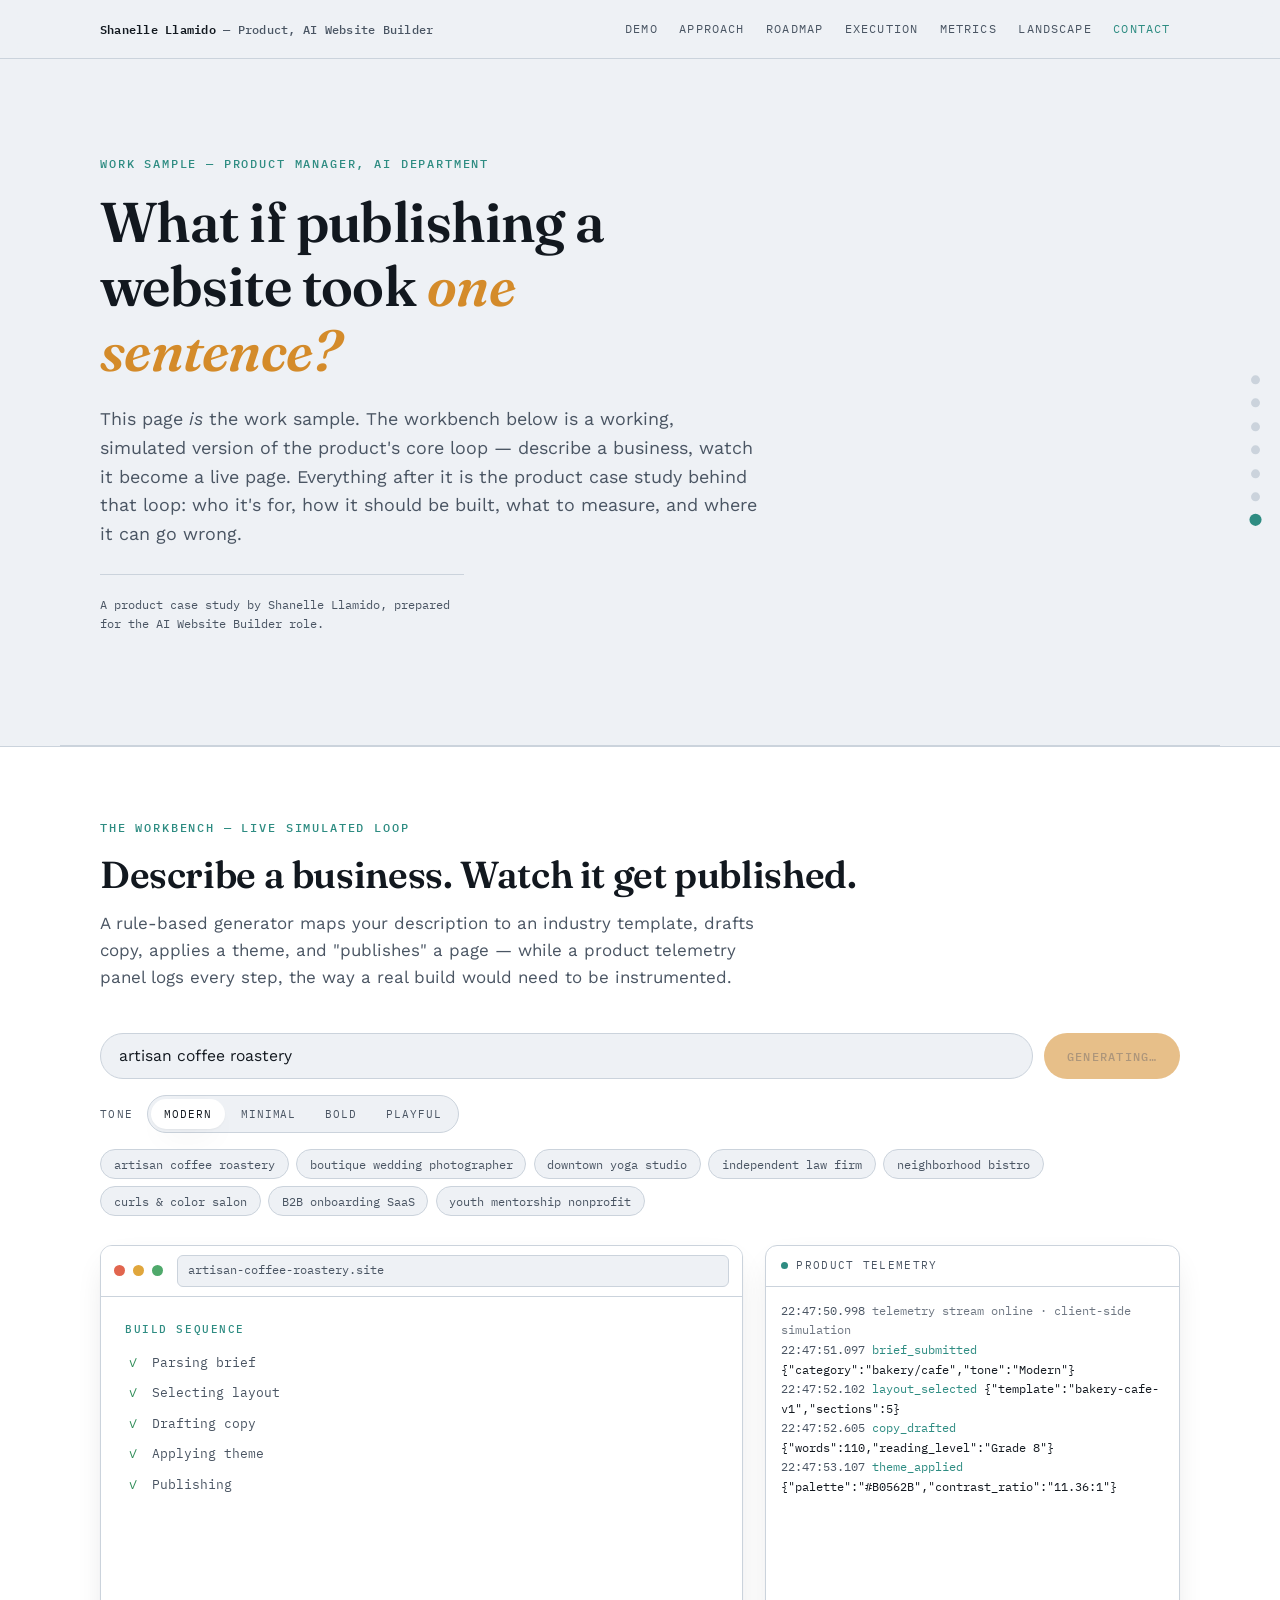
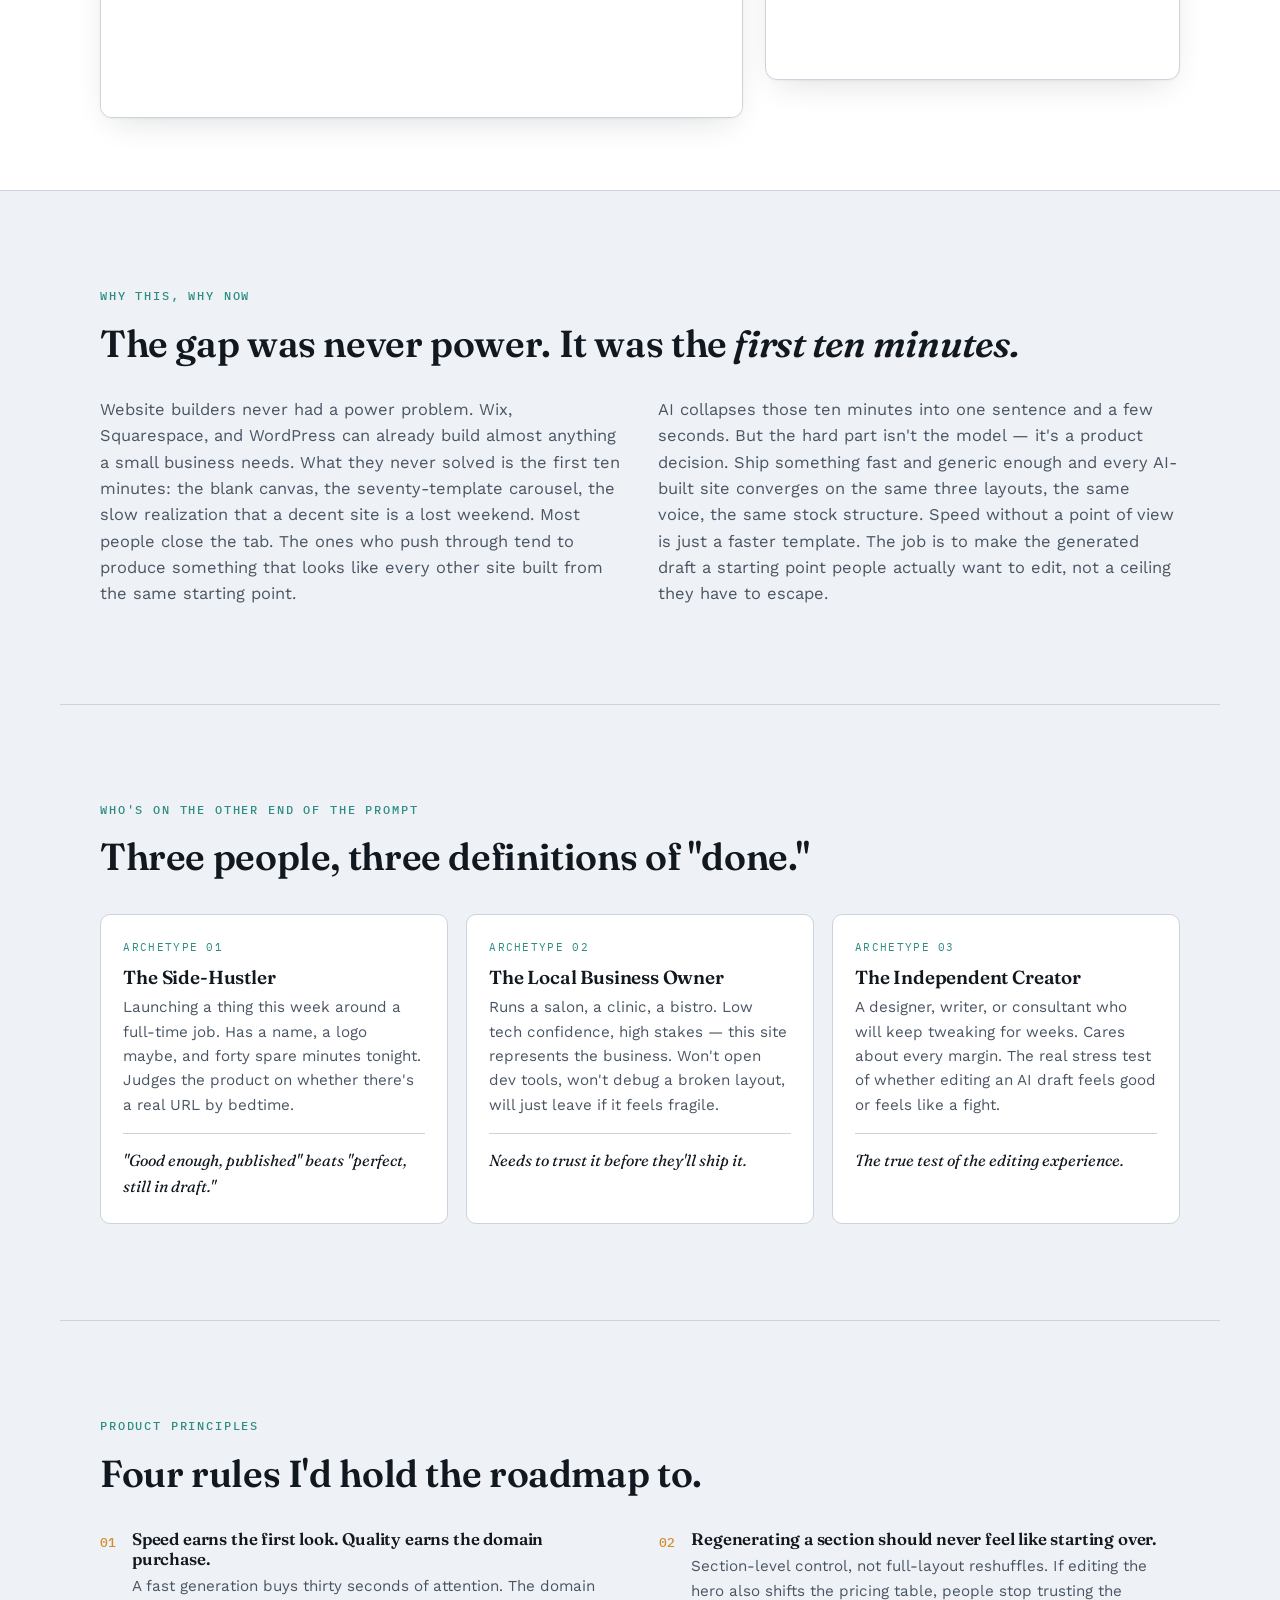
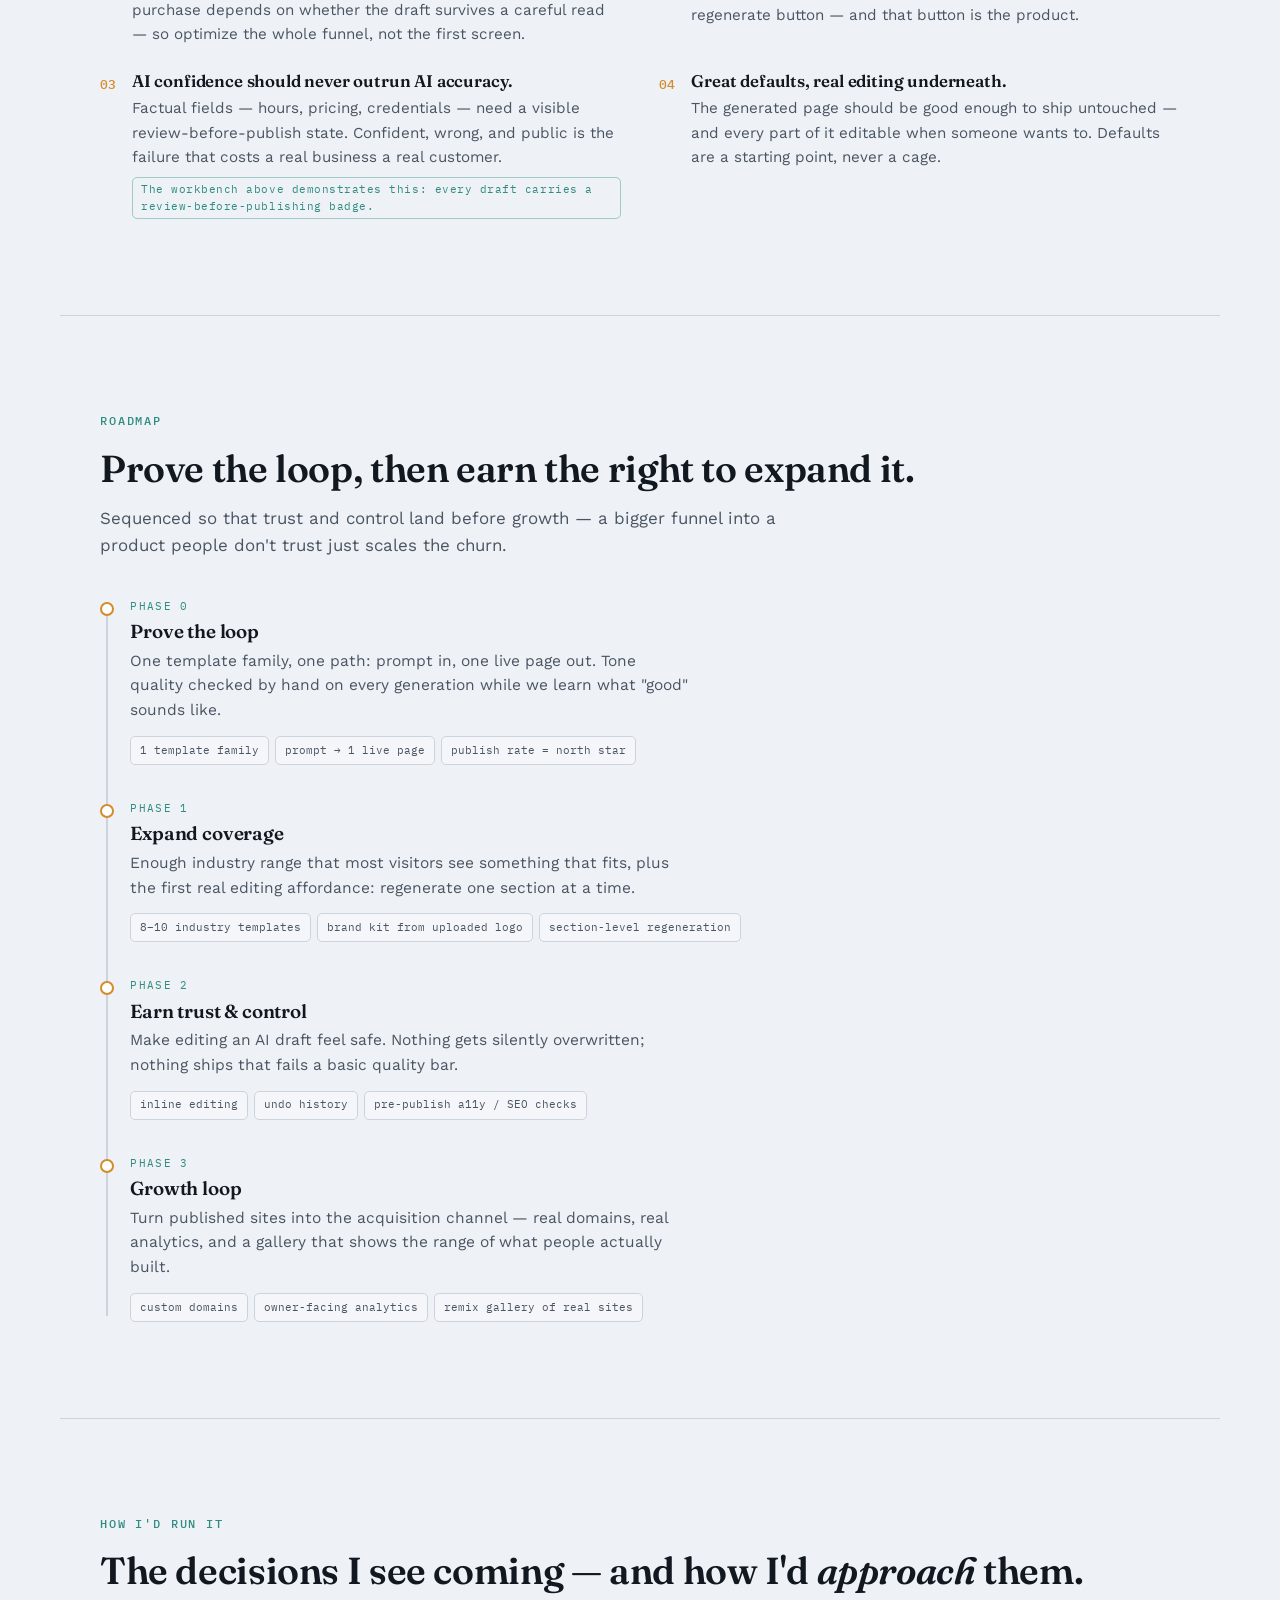
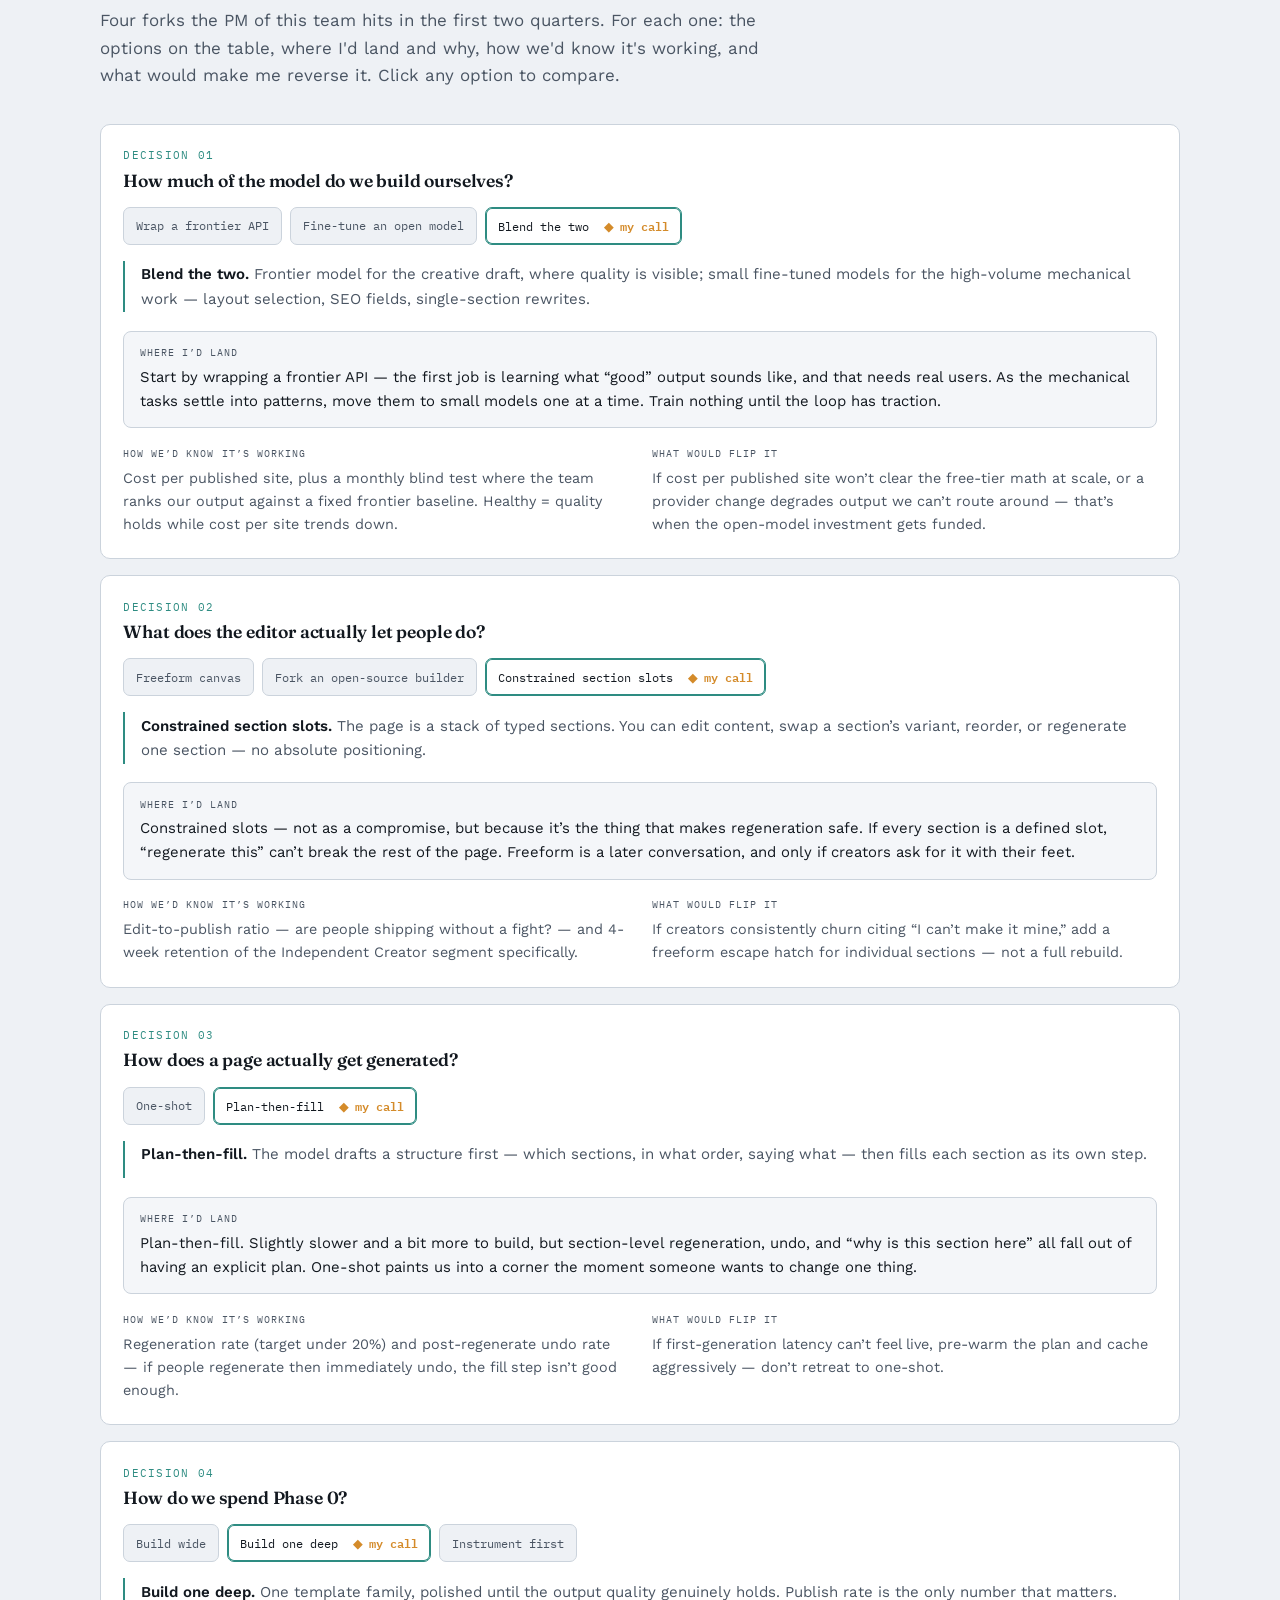
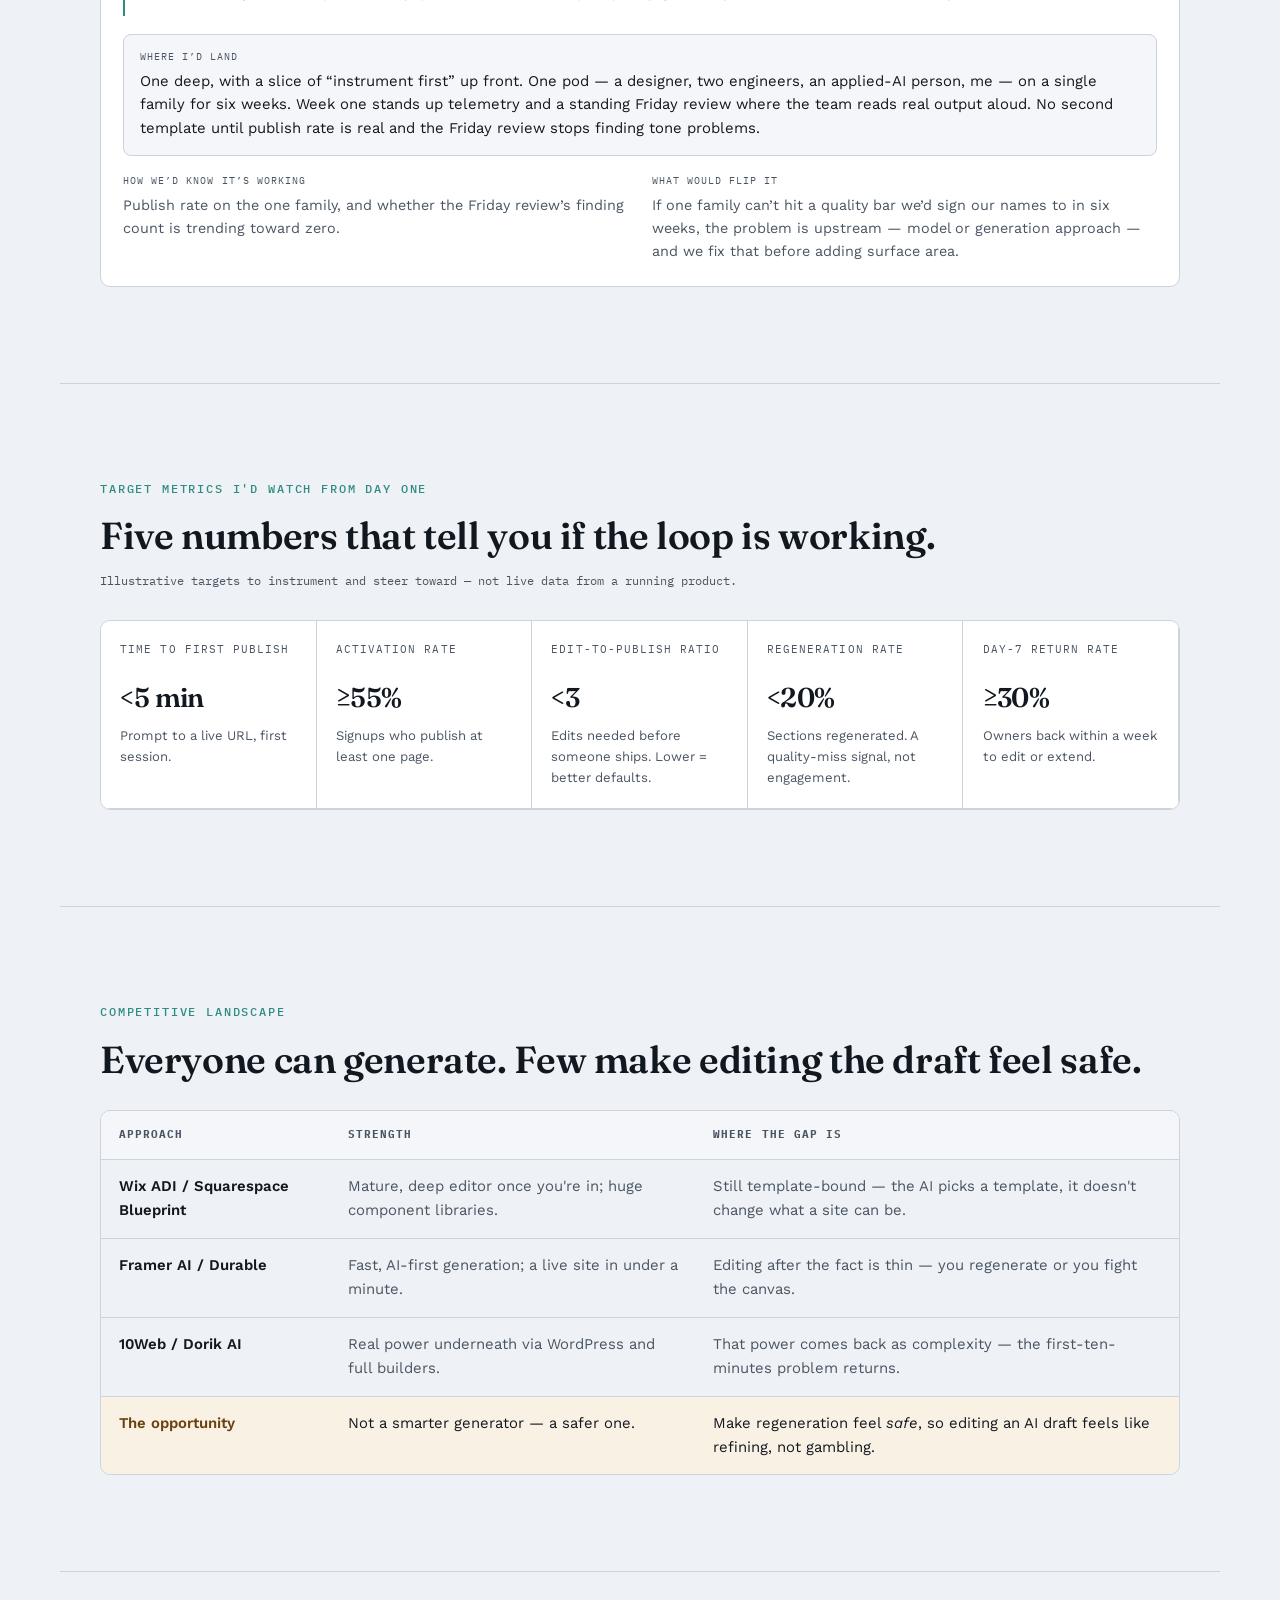
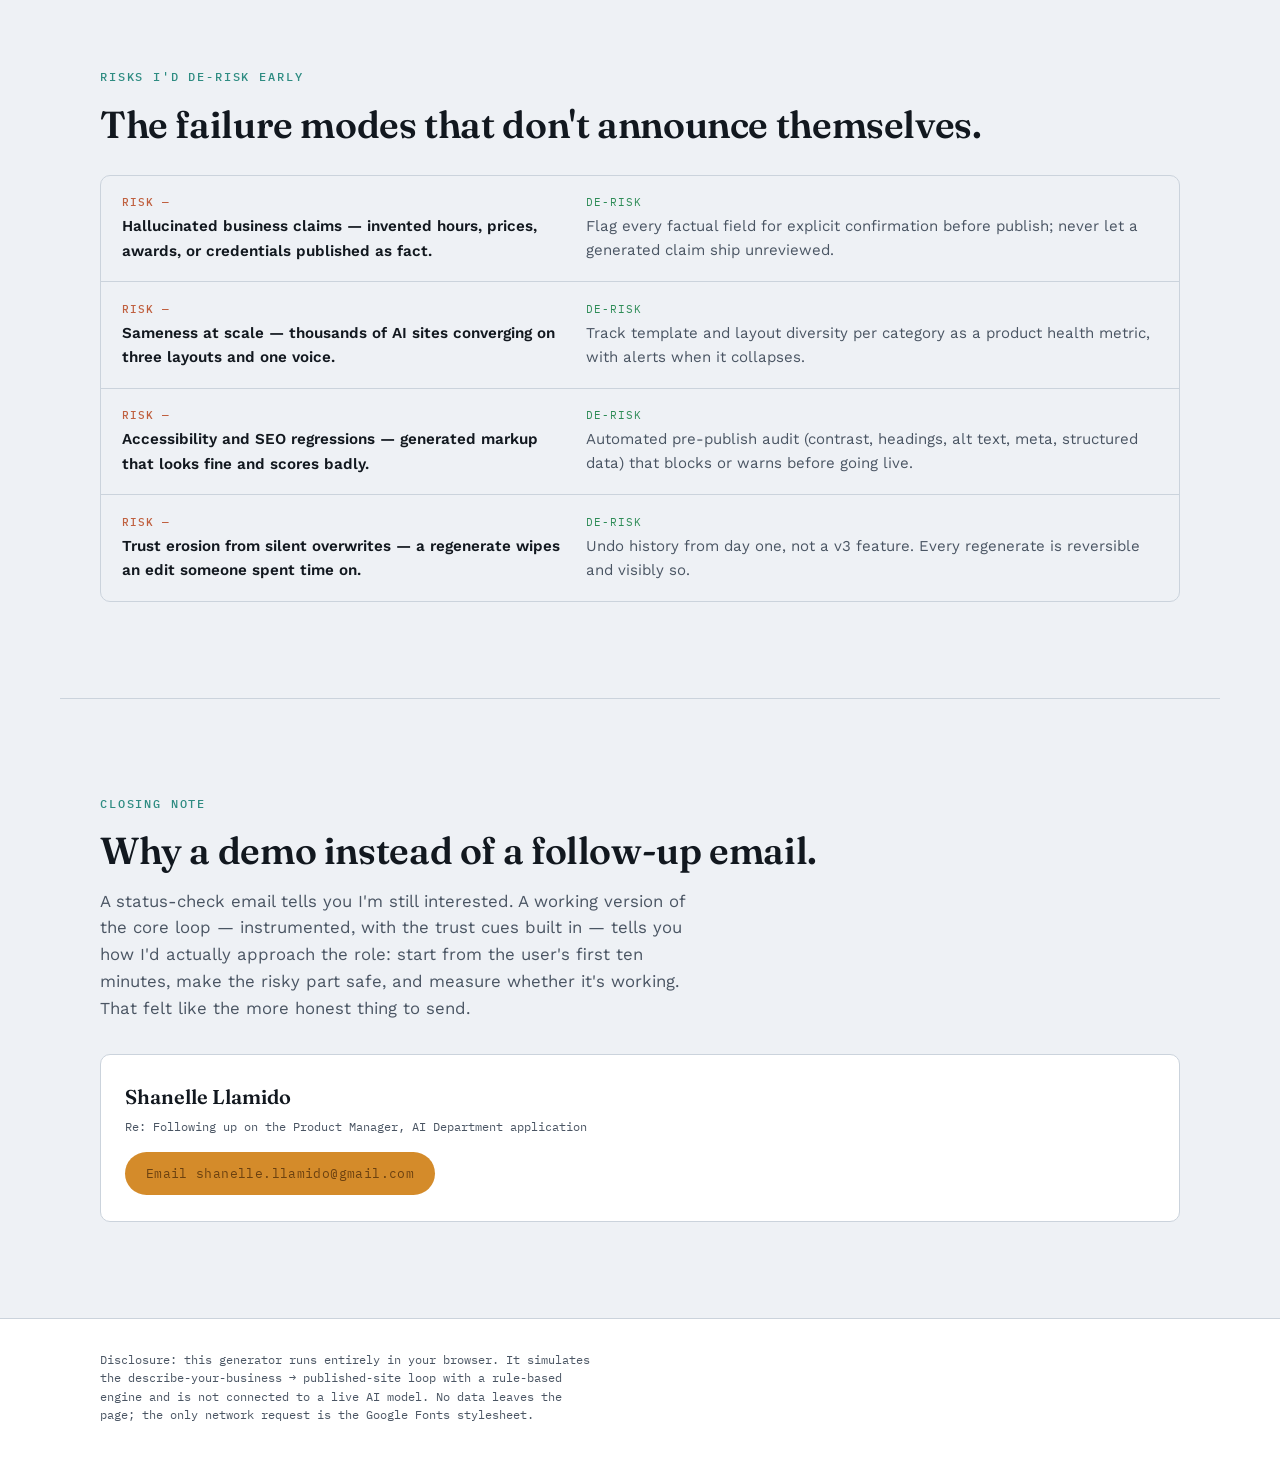
==== commit 7cdafbb0: "Add "How I'd run it" section — interactive decision cards Four forks the PM hits in the first two qu" ====
--- a/index.html
+++ b/index.html
@@ -443,6 +443,34 @@
   border-radius:5px;padding:.3rem .55rem;color:var(--soft-ink);
 }
 
+/* execution / decisions */
+.decisions{margin-top:2.2rem;display:flex;flex-direction:column;gap:1rem}
+.decision{border:1px solid var(--hairline);border-radius:var(--radius);background:var(--surface);padding:1.4rem}
+.decision-num{font-family:var(--font-mono);font-size:.66rem;text-transform:uppercase;letter-spacing:.12em;color:var(--accent-2);display:block;margin-bottom:.4rem}
+.decision h3{font-size:1.1rem;margin:0 0 1rem;max-width:40ch}
+.opt-row{display:flex;flex-wrap:wrap;gap:.5rem;margin-bottom:1rem}
+.opt{
+  font-family:var(--font-mono);font-size:.72rem;text-align:left;
+  background:var(--bg);border:1px solid var(--hairline);color:var(--soft-ink);
+  border-radius:7px;padding:.5rem .75rem;cursor:pointer;
+  transition:border-color .15s,color .15s,background .15s;
+}
+.opt:hover{color:var(--ink);border-color:var(--soft-ink)}
+.opt[aria-selected="true"]{background:var(--surface);border-color:var(--accent-2);color:var(--ink);box-shadow:inset 0 0 0 1px var(--accent-2)}
+.opt .pick{margin-left:.5rem;color:var(--accent);font-weight:600}
+.decision-detail{
+  border-left:2px solid var(--accent-2);
+  padding:.1rem 0 .1rem 1rem;margin:0 0 1.15rem;
+  font-size:.94rem;color:var(--soft-ink);min-height:2.5em;
+}
+.decision-detail strong{color:var(--ink);font-weight:600}
+.decision-call{background:var(--surface-2);border:1px solid var(--hairline);border-radius:8px;padding:.85rem 1rem;margin-bottom:1.1rem}
+.decision-foot{display:grid;grid-template-columns:1fr 1fr;gap:1rem 1.5rem}
+@media (max-width:640px){ .decision-foot{grid-template-columns:1fr} }
+.decision .dl{font-family:var(--font-mono);font-size:.63rem;text-transform:uppercase;letter-spacing:.1em;color:var(--soft-ink);display:block;margin-bottom:.3rem}
+.decision-call p{margin:0;font-size:.93rem;color:var(--ink)}
+.decision-foot p{margin:0;font-size:.9rem;color:var(--soft-ink)}
+
 /* KPI grid */
 .kpi-note{
   font-family:var(--font-mono);font-size:.72rem;color:var(--soft-ink);
@@ -543,6 +571,7 @@
       <a href="#demo">Demo</a>
       <a href="#approach">Approach</a>
       <a href="#roadmap">Roadmap</a>
+      <a href="#execution">Execution</a>
       <a href="#metrics">Metrics</a>
       <a href="#landscape">Landscape</a>
       <a href="#contact">Contact</a>
@@ -554,6 +583,7 @@
   <a href="#demo" data-dot="demo"><span>Demo</span></a>
   <a href="#approach" data-dot="approach"><span>Approach</span></a>
   <a href="#roadmap" data-dot="roadmap"><span>Roadmap</span></a>
+  <a href="#execution" data-dot="execution"><span>Execution</span></a>
   <a href="#metrics" data-dot="metrics"><span>Metrics</span></a>
   <a href="#landscape" data-dot="landscape"><span>Landscape</span></a>
   <a href="#contact" data-dot="contact"><span>Contact</span></a>
@@ -685,21 +715,21 @@
       <span class="n">01</span>
       <div>
         <h3>Speed earns the first look. Quality earns the domain purchase.</h3>
-        <p>A fast generation gets someone to stay for thirty seconds. Whether they buy a custom domain depends on whether the draft holds up to a careful read. Optimize the whole funnel, not the first screen.</p>
+        <p>A fast generation buys thirty seconds of attention. The domain purchase depends on whether the draft survives a careful read — so optimize the whole funnel, not the first screen.</p>
       </div>
     </div>
     <div class="principle">
       <span class="n">02</span>
       <div>
         <h3>Regenerating a section should never feel like starting over.</h3>
-        <p>Section-level control, not full-layout reshuffles. If changing the hero headline also moves the pricing table, people stop trusting the regenerate button — and the regenerate button is the product.</p>
+        <p>Section-level control, not full-layout reshuffles. If editing the hero also shifts the pricing table, people stop trusting the regenerate button — and that button is the product.</p>
       </div>
     </div>
     <div class="principle">
       <span class="n">03</span>
       <div>
         <h3>AI confidence should never outrun AI accuracy.</h3>
-        <p>Factual fields — hours, pricing, credentials, claims — need a visible review-before-publish state. Confident, wrong, and public is the failure mode that costs a real business a real customer.</p>
+        <p>Factual fields — hours, pricing, credentials — need a visible review-before-publish state. Confident, wrong, and public is the failure that costs a real business a real customer.</p>
         <span class="demo-note">The workbench above demonstrates this: every draft carries a review-before-publishing badge.</span>
       </div>
     </div>
@@ -707,7 +737,7 @@
       <span class="n">04</span>
       <div>
         <h3>Great defaults, real editing underneath.</h3>
-        <p>The generated page should be good enough to ship untouched — and every part of it should be directly editable when someone wants to. Defaults are a starting point, never a cage.</p>
+        <p>The generated page should be good enough to ship untouched — and every part of it editable when someone wants to. Defaults are a starting point, never a cage.</p>
       </div>
     </div>
   </div>
@@ -762,6 +792,16 @@
       </div>
     </div>
   </div>
+</section>
+
+<hr class="rule" />
+
+<!-- EXECUTION / DECISIONS -->
+<section class="section" id="execution">
+  <span class="eyebrow">How I'd run it</span>
+  <h2>The decisions I see coming — and how I'd <span class="i">approach</span> them.</h2>
+  <p class="section-lead">Four forks the PM of this team hits in the first two quarters. For each one: the options on the table, where I'd land and why, how we'd know it's working, and what would make me reverse it. Click any option to compare.</p>
+  <div class="decisions" id="decisions"></div>
 </section>
 
 <hr class="rule" />
@@ -1265,7 +1305,7 @@
   /* ---------- nav active state ---------- */
   var navLinks = Array.prototype.slice.call(document.querySelectorAll('.topnav a'));
   var dotLinks = Array.prototype.slice.call(document.querySelectorAll('.dotnav a'));
-  var navIds = ['demo','approach','roadmap','metrics','landscape','contact'];
+  var navIds = ['demo','approach','roadmap','execution','metrics','landscape','contact'];
   if('IntersectionObserver' in window){
     var byId = {};
     navIds.forEach(function(id){ var el = document.getElementById(id); if(el) byId[id]=el; });
@@ -1281,6 +1321,99 @@
     Object.keys(byId).forEach(function(id){ io.observe(byId[id]); });
   }
 
+  /* ---------- execution decision cards ---------- */
+  var DECISIONS = [
+    {
+      num:'01',
+      q:'How much of the model do we build ourselves?',
+      pick:2,
+      options:[
+        {label:'Wrap a frontier API', body:'Ships the loop in weeks and gives us the best raw quality available today. The cost is a per-generation price we don’t control and a quality ceiling that moves when someone else’s roadmap moves.'},
+        {label:'Fine-tune an open model', body:'Predictable cost, full control, our data stays ours. But it means standing up an ML training and serving operation before we’ve proven anyone wants the product.'},
+        {label:'Blend the two', body:'Frontier model for the creative draft, where quality is visible; small fine-tuned models for the high-volume mechanical work — layout selection, SEO fields, single-section rewrites.'}
+      ],
+      land:'Start by wrapping a frontier API — the first job is learning what “good” output sounds like, and that needs real users. As the mechanical tasks settle into patterns, move them to small models one at a time. Train nothing until the loop has traction.',
+      validate:'Cost per published site, plus a monthly blind test where the team ranks our output against a fixed frontier baseline. Healthy = quality holds while cost per site trends down.',
+      flip:'If cost per published site won’t clear the free-tier math at scale, or a provider change degrades output we can’t route around — that’s when the open-model investment gets funded.'
+    },
+    {
+      num:'02',
+      q:'What does the editor actually let people do?',
+      pick:2,
+      options:[
+        {label:'Freeform canvas', body:'Highest ceiling, and what the Independent Creator wants. Also a multi-quarter build — and freeform editing of an AI-generated layout is exactly where most of these products feel broken.'},
+        {label:'Fork an open-source builder', body:'The editing problem is mostly solved for free. But we inherit its data model and its UX, and bending someone else’s builder toward AI-native tends to cost more than it saves.'},
+        {label:'Constrained section slots', body:'The page is a stack of typed sections. You can edit content, swap a section’s variant, reorder, or regenerate one section — no absolute positioning.'}
+      ],
+      land:'Constrained slots — not as a compromise, but because it’s the thing that makes regeneration safe. If every section is a defined slot, “regenerate this” can’t break the rest of the page. Freeform is a later conversation, and only if creators ask for it with their feet.',
+      validate:'Edit-to-publish ratio — are people shipping without a fight? — and 4-week retention of the Independent Creator segment specifically.',
+      flip:'If creators consistently churn citing “I can’t make it mine,” add a freeform escape hatch for individual sections — not a full rebuild.'
+    },
+    {
+      num:'03',
+      q:'How does a page actually get generated?',
+      pick:1,
+      options:[
+        {label:'One-shot', body:'Prompt in, whole page out in a single call. Feels magic, lowest latency. But regenerating means re-rolling the whole page, and we can’t explain why it chose what it chose.'},
+        {label:'Plan-then-fill', body:'The model drafts a structure first — which sections, in what order, saying what — then fills each section as its own step.'}
+      ],
+      land:'Plan-then-fill. Slightly slower and a bit more to build, but section-level regeneration, undo, and “why is this section here” all fall out of having an explicit plan. One-shot paints us into a corner the moment someone wants to change one thing.',
+      validate:'Regeneration rate (target under 20%) and post-regenerate undo rate — if people regenerate then immediately undo, the fill step isn’t good enough.',
+      flip:'If first-generation latency can’t feel live, pre-warm the plan and cache aggressively — don’t retreat to one-shot.'
+    },
+    {
+      num:'04',
+      q:'How do we spend Phase 0?',
+      pick:1,
+      options:[
+        {label:'Build wide', body:'Four or five industry templates working roughly, to show range early. Spreads a small team thin and makes the quality bar negotiable.'},
+        {label:'Build one deep', body:'One template family, polished until the output quality genuinely holds. Publish rate is the only number that matters.'},
+        {label:'Instrument first', body:'Week one goes entirely to telemetry and the quality-review process before we generate anything real.'}
+      ],
+      land:'One deep, with a slice of “instrument first” up front. One pod — a designer, two engineers, an applied-AI person, me — on a single family for six weeks. Week one stands up telemetry and a standing Friday review where the team reads real output aloud. No second template until publish rate is real and the Friday review stops finding tone problems.',
+      validate:'Publish rate on the one family, and whether the Friday review’s finding count is trending toward zero.',
+      flip:'If one family can’t hit a quality bar we’d sign our names to in six weeks, the problem is upstream — model or generation approach — and we fix that before adding surface area.'
+    }
+  ];
+  var decisionsWrap = document.getElementById('decisions');
+  if(decisionsWrap){
+    DECISIONS.forEach(function(d){
+      var card = document.createElement('article');
+      card.className = 'decision';
+      card.innerHTML =
+        '<span class="decision-num">Decision ' + d.num + '</span>' +
+        '<h3>' + esc(d.q) + '</h3>' +
+        '<div class="opt-row" role="tablist" aria-label="Options for decision ' + d.num + '">' +
+          d.options.map(function(o, oi){
+            return '<button class="opt" type="button" role="tab" aria-selected="false" data-oi="' + oi + '">' +
+              esc(o.label) + (oi === d.pick ? ' <span class="pick">◆ my call</span>' : '') + '</button>';
+          }).join('') +
+        '</div>' +
+        '<p class="decision-detail" data-detail></p>' +
+        '<div class="decision-call"><span class="dl">Where I’d land</span><p>' + esc(d.land) + '</p></div>' +
+        '<div class="decision-foot">' +
+          '<div><span class="dl">How we’d know it’s working</span><p>' + esc(d.validate) + '</p></div>' +
+          '<div><span class="dl">What would flip it</span><p>' + esc(d.flip) + '</p></div>' +
+        '</div>';
+      decisionsWrap.appendChild(card);
+
+      var detail = card.querySelector('[data-detail]');
+      var opts = Array.prototype.slice.call(card.querySelectorAll('.opt'));
+      function select(oi){
+        opts.forEach(function(b, bi){ b.setAttribute('aria-selected', bi === oi ? 'true' : 'false'); });
+        detail.innerHTML = '<strong>' + esc(d.options[oi].label) + '.</strong> ' + esc(d.options[oi].body);
+      }
+      opts.forEach(function(b, bi){
+        b.addEventListener('click', function(){ select(bi); });
+        b.addEventListener('keydown', function(e){
+          var dir = e.key === 'ArrowRight' ? 1 : e.key === 'ArrowLeft' ? -1 : 0;
+          if(dir){ e.preventDefault(); var t = (bi + dir + opts.length) % opts.length; opts[t].focus(); select(t); }
+        });
+      });
+      select(d.pick);
+    });
+  }
+
   /* ---------- init ---------- */
   input.value = 'artisan coffee roastery';
   logSys('telemetry stream online · client-side simulation');
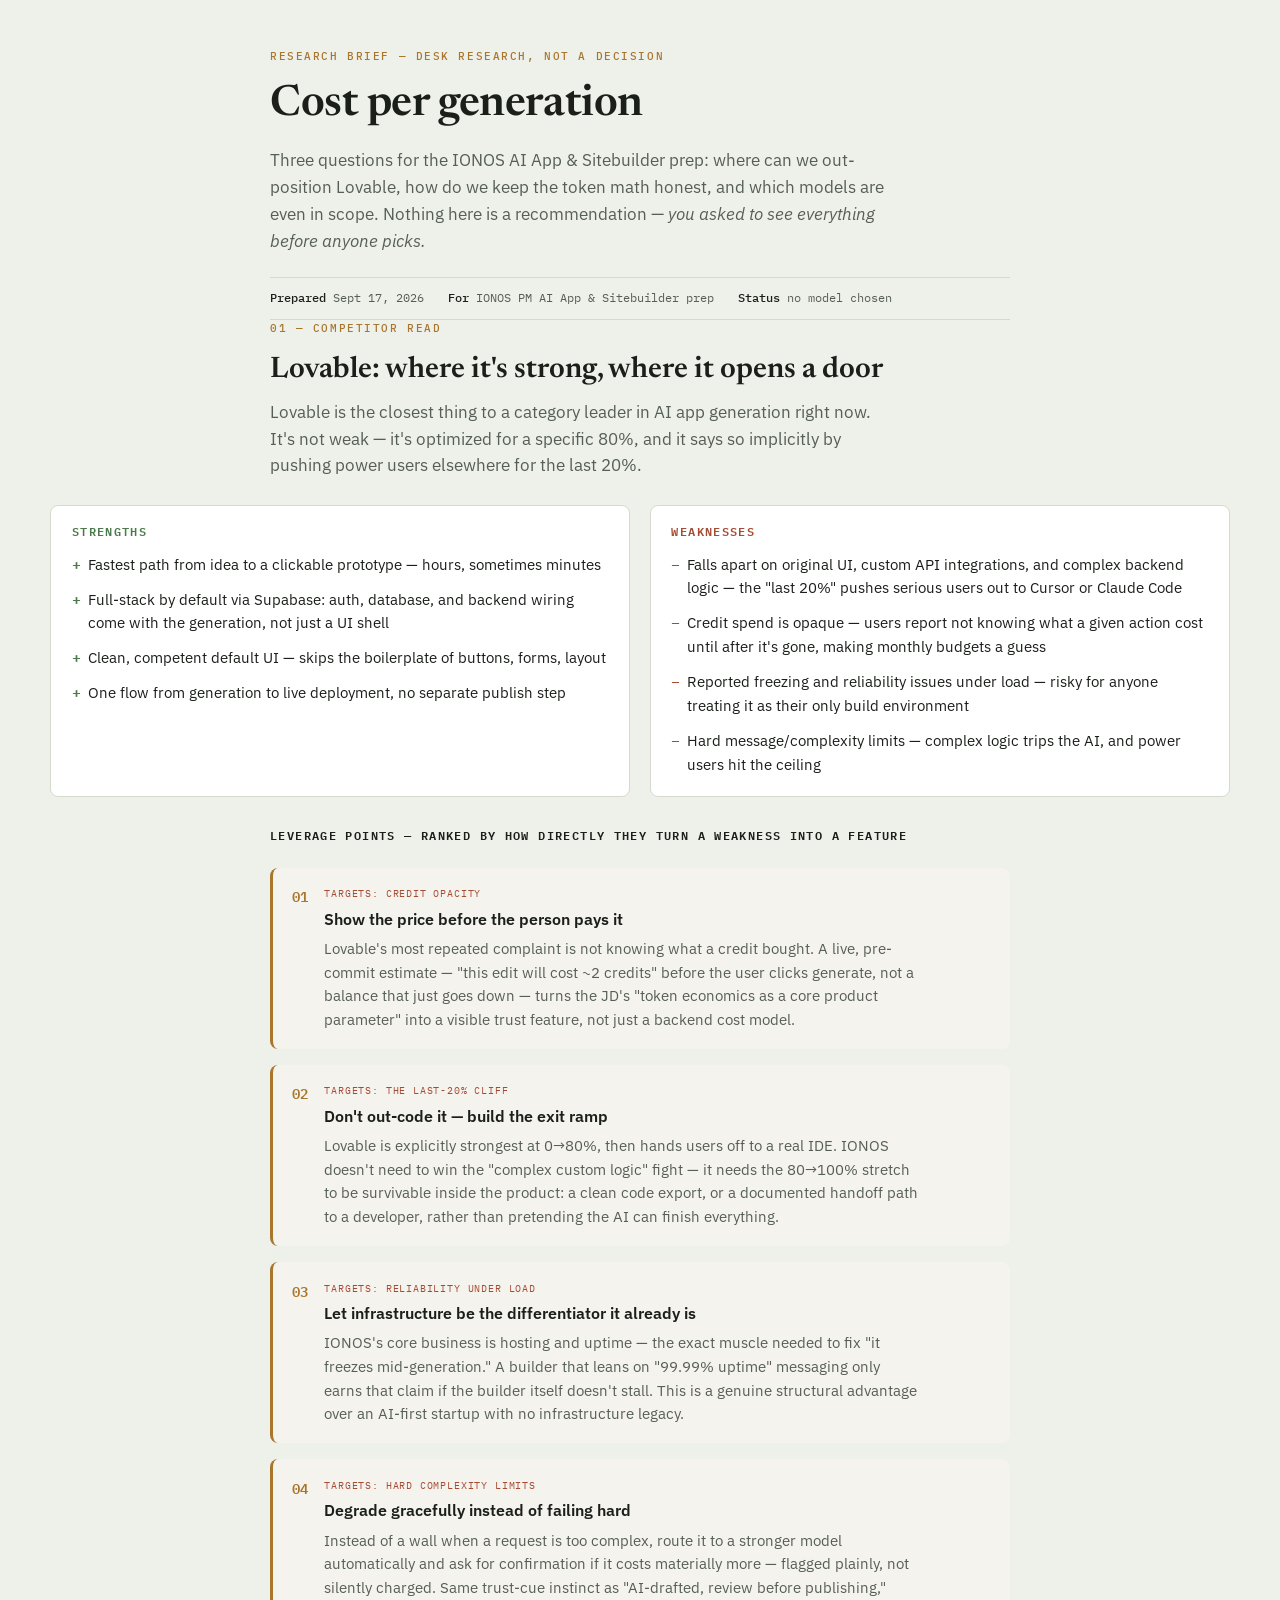
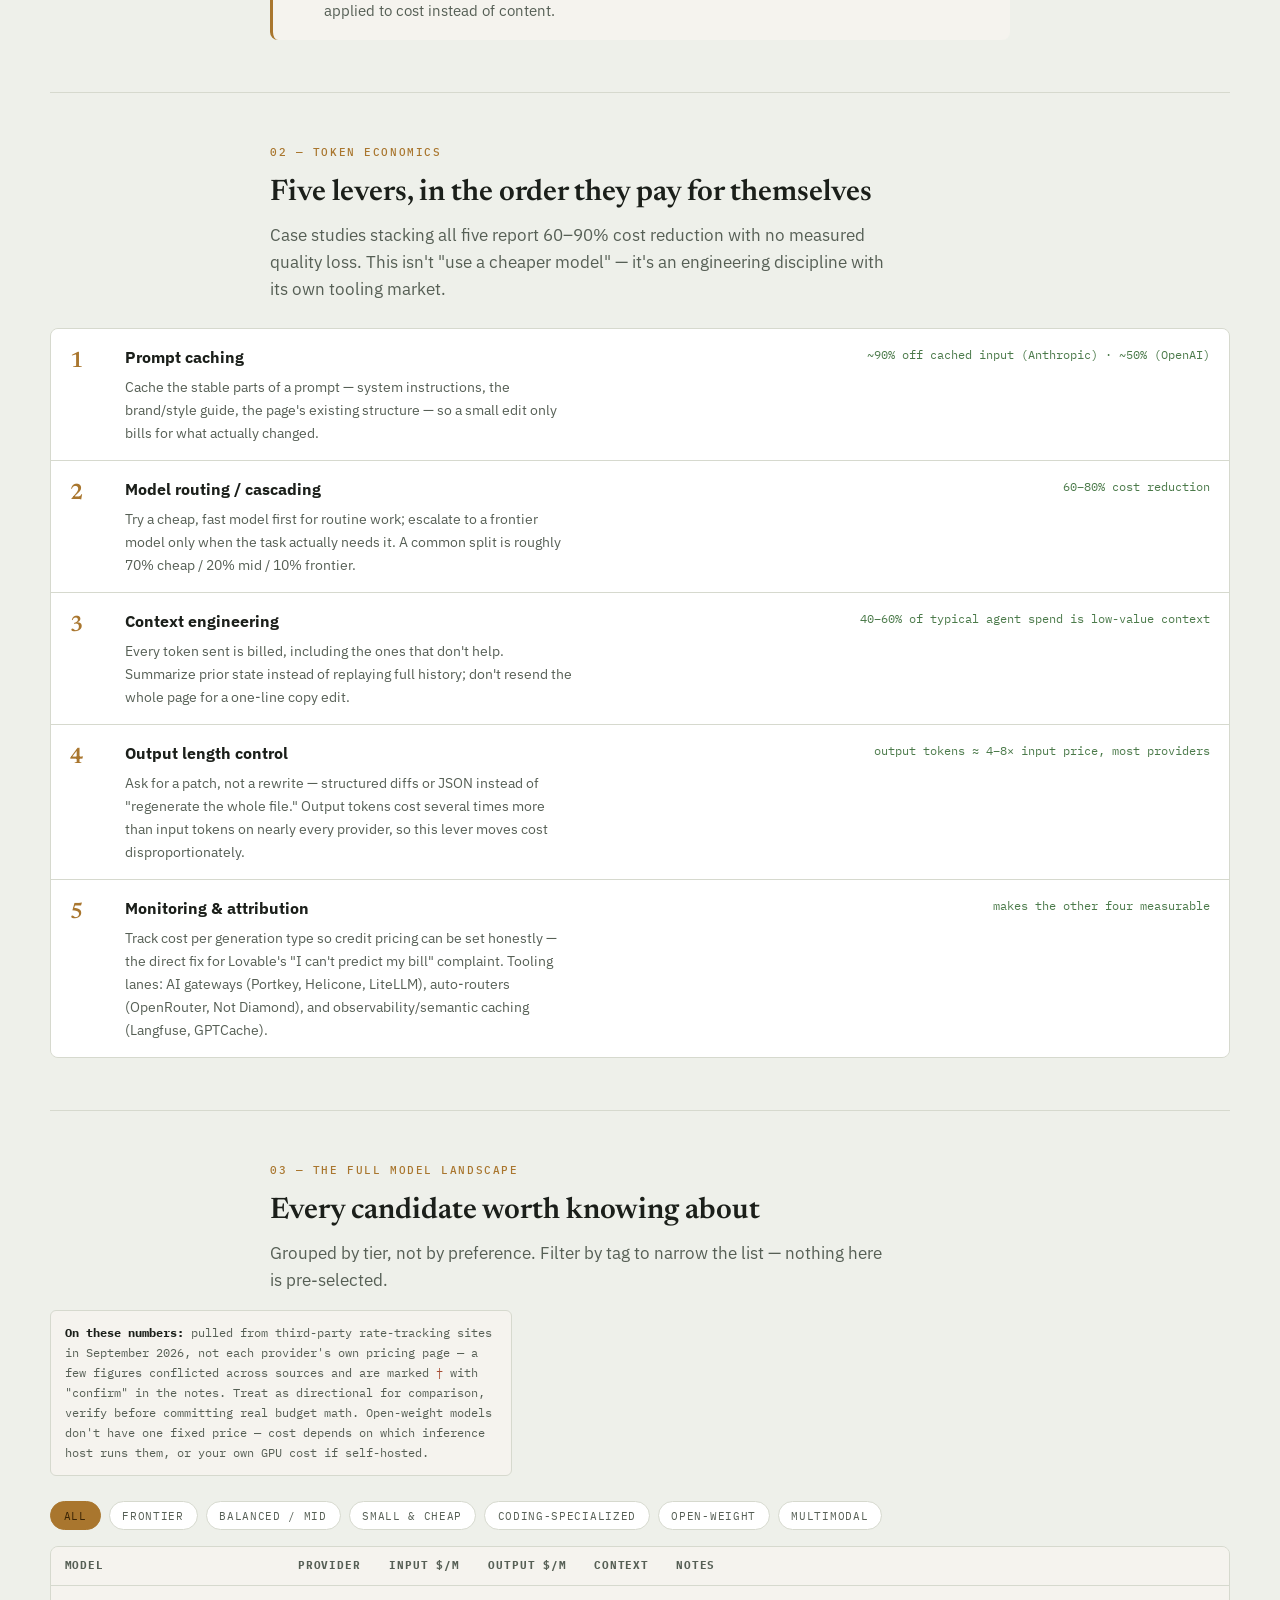
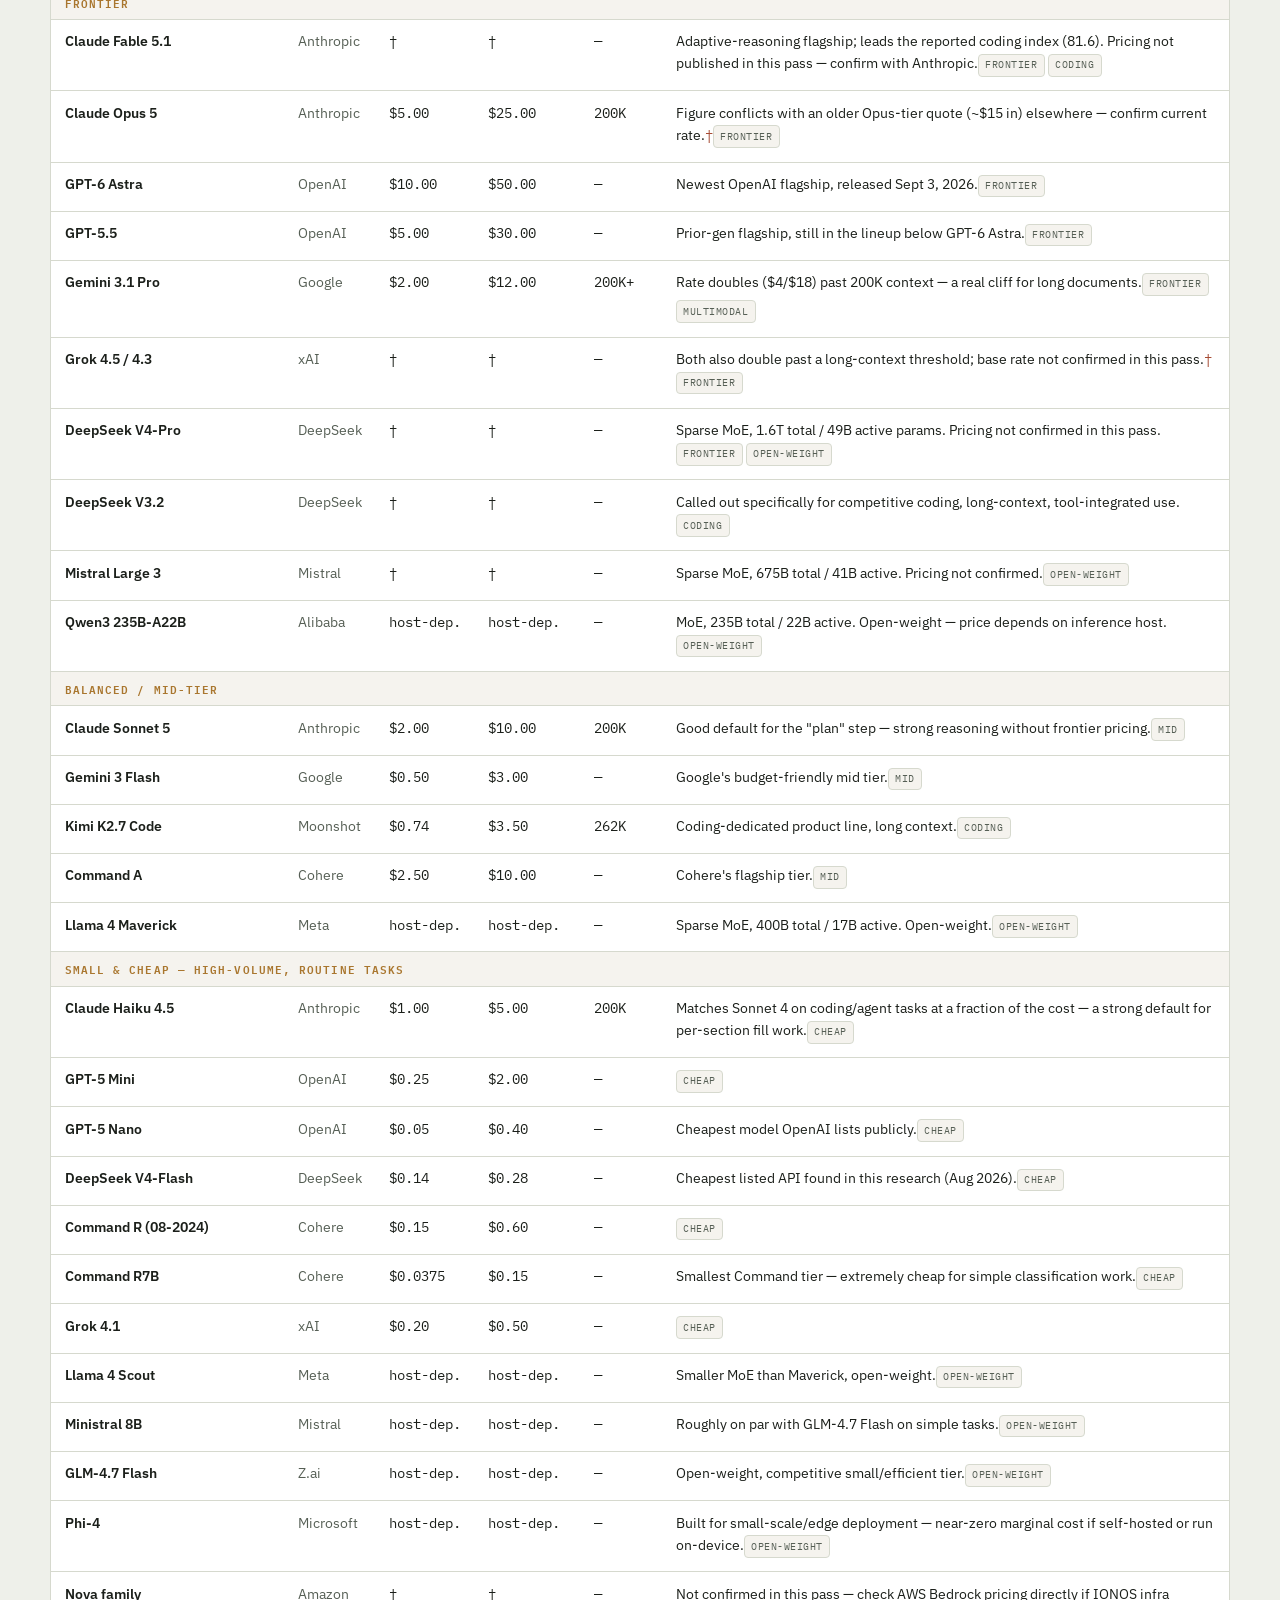
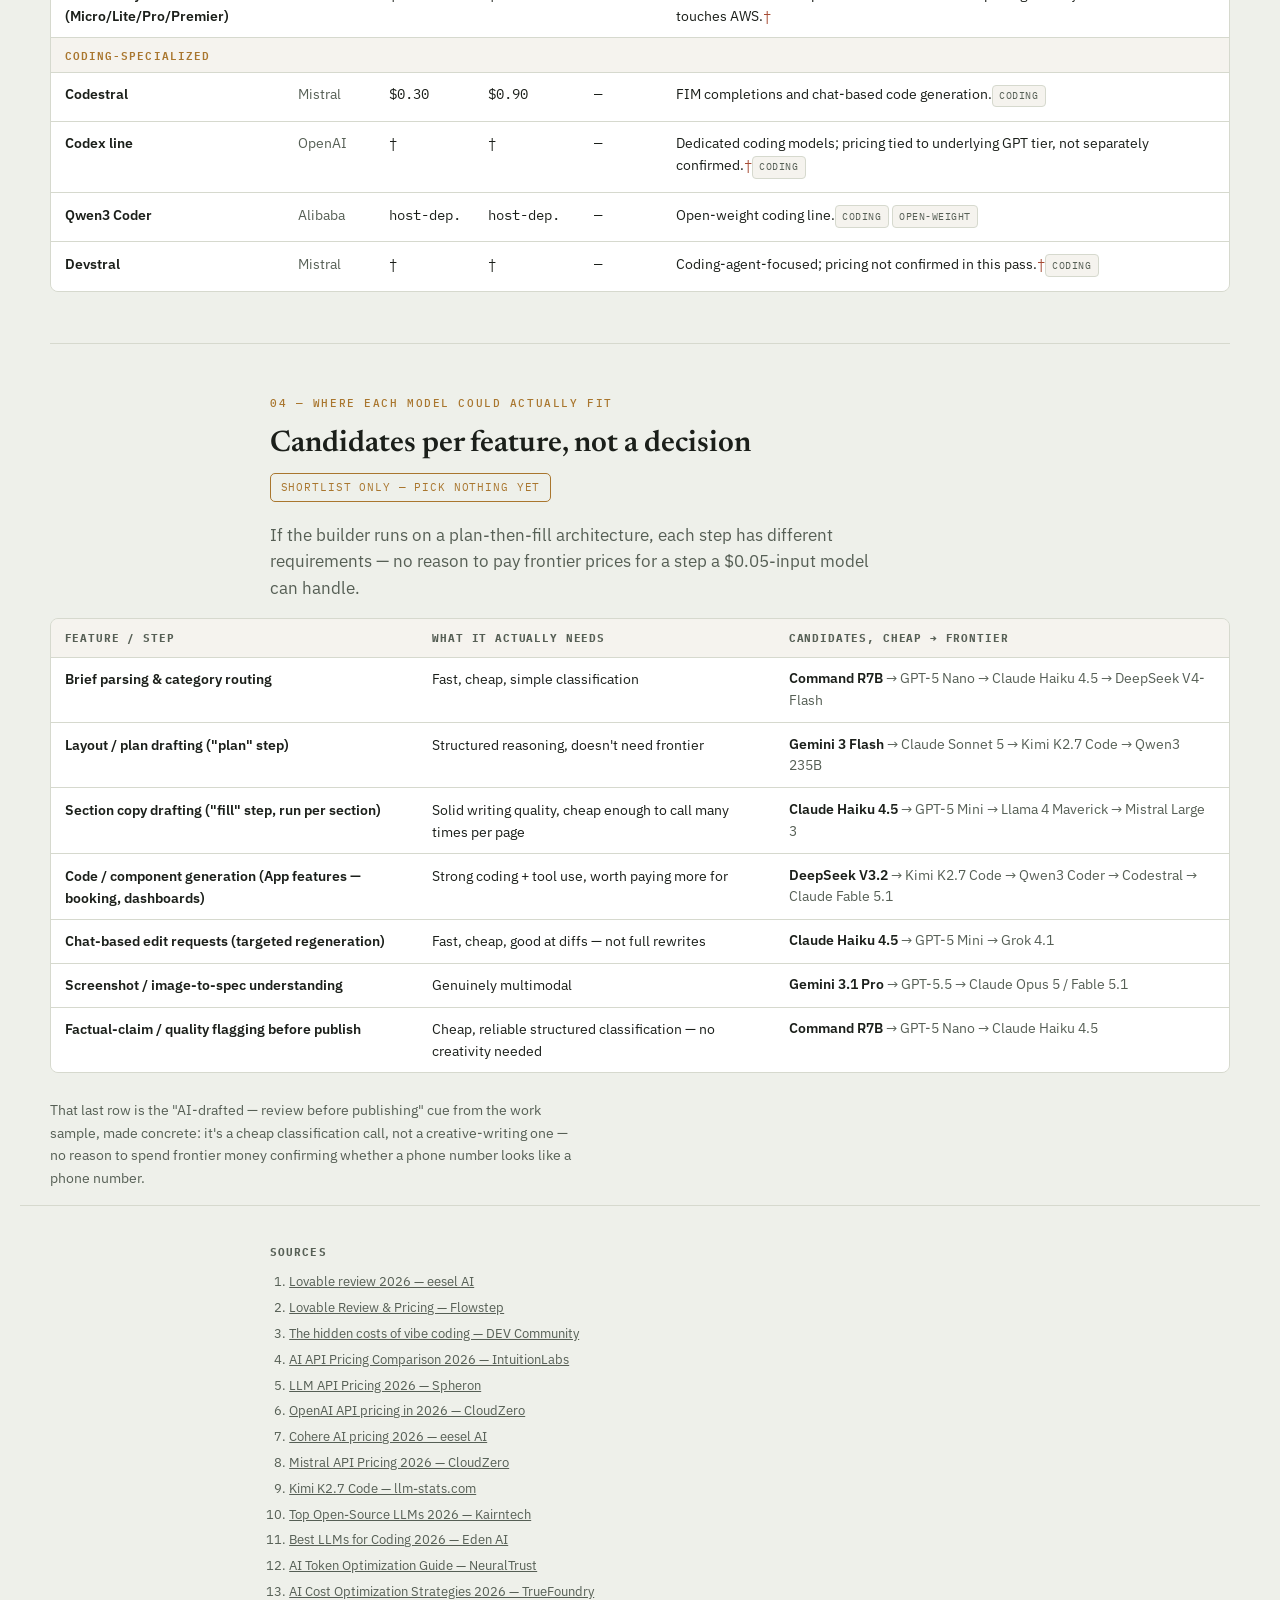
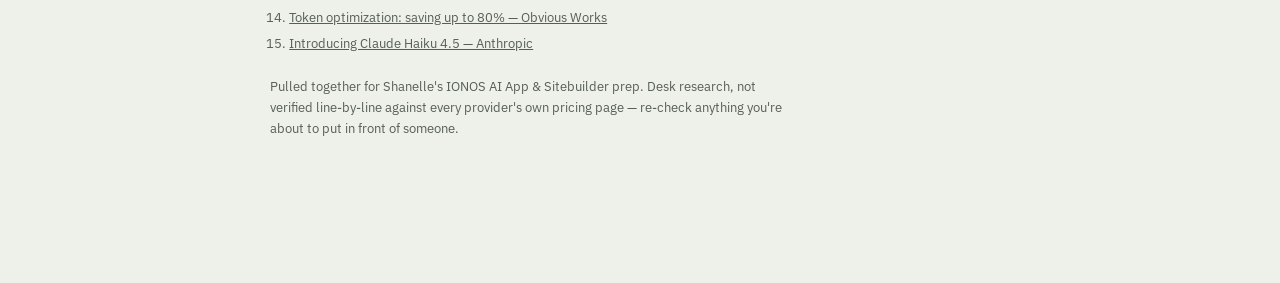
==== commit 5ac29bfe: "Replace with Cost Per Generation research brief Removes the Prompt to Published demo/case study and " ====
--- a/index.html
+++ b/index.html
@@ -3,1422 +3,460 @@
 <head>
 <meta charset="utf-8" />
 <meta name="viewport" content="width=device-width, initial-scale=1" />
-<title>Prompt to Published — Product case study</title>
-<meta name="description" content="A working simulated version of an AI website builder's core loop, plus the product case study behind it. A work sample by Shanelle Llamido." />
+<title>Cost Per Generation</title>
+<meta name="description" content="A research brief on Lovable's weaknesses to leverage, token-economics tactics, and a full LLM comparison — prepared for IONOS AI App & Sitebuilder prep. No model picked yet." />
 <link rel="preconnect" href="https://fonts.googleapis.com" />
 <link rel="preconnect" href="https://fonts.gstatic.com" crossorigin />
-<link href="https://fonts.googleapis.com/css2?family=Fraunces:ital,opsz,wght@0,9..144,400..700;1,9..144,400..600&family=Work+Sans:wght@400;500;600&family=IBM+Plex+Mono:wght@400;500;600&family=Playfair+Display:wght@500;600;700&family=Poppins:wght@400;500;600&family=Cormorant+Garamond:wght@500;600;700&family=Nunito+Sans:wght@400;600;700&family=Oswald:wght@500;600;700&family=Lora:wght@500;600;700&family=Abril+Fatface&family=Quicksand:wght@500;600;700&family=Sora:wght@500;600;700&family=Manrope:wght@400;600;700&family=DM+Serif+Display&display=swap" rel="stylesheet" />
+<link href="https://fonts.googleapis.com/css2?family=Newsreader:ital,opsz,wght@0,6..72,400..600;1,6..72,400..600&family=IBM+Plex+Sans:wght@400;500;600&family=IBM+Plex+Mono:wght@400;500;600&display=swap" rel="stylesheet" />
 <style>
-/* ============ TOKENS ============ */
 :root{
-  --bg:#EEF1F5;
+  --bg:#EEF0EA;
   --surface:#FFFFFF;
-  --surface-2:#F4F6F9;
-  --ink:#12181F;
-  --soft-ink:#4A5563;
-  --hairline:#CBD3DC;
-  --accent:#D48B2A;
-  --on-accent:#6B4110;
-  --accent-2:#2E8C82;
-  --success:#2E8C57;
-  --shadow:0 1px 2px rgba(18,24,31,.04), 0 12px 32px -12px rgba(18,24,31,.16);
-  --font-display:'Fraunces', Georgia, 'Times New Roman', serif;
-  --font-body:'Work Sans', system-ui, -apple-system, Segoe UI, Roboto, sans-serif;
-  --font-mono:'IBM Plex Mono', ui-monospace, SFMono-Regular, Menlo, monospace;
-  --maxw:1160px;
-  --radius:10px;
+  --surface-2:#F5F3EE;
+  --ink:#1B1F1A;
+  --soft-ink:#565F55;
+  --hairline:#D6D9CE;
+  --accent:#A9762E;
+  --on-accent:#3A2404;
+  --good:#4B7A4A;
+  --bad:#A64B33;
+  --font-display:'Newsreader', Georgia, serif;
+  --font-body:'IBM Plex Sans', system-ui, sans-serif;
+  --font-mono:'IBM Plex Mono', ui-monospace, monospace;
 }
 @media (prefers-color-scheme: dark){
   :root:not([data-theme="light"]){
-    --bg:#10151C;
-    --surface:#171F29;
-    --surface-2:#1D2733;
-    --ink:#E7ECF2;
-    --soft-ink:#AEB9C6;
-    --hairline:#2B3644;
-    --accent:#E8A23D;
-    --on-accent:#2E1E07;
-    --accent-2:#4FC2B6;
-    --success:#48C07E;
-    --shadow:0 1px 2px rgba(0,0,0,.3), 0 18px 44px -16px rgba(0,0,0,.6);
+    --bg:#14160F; --surface:#1C1F17; --surface-2:#22261B;
+    --ink:#ECEFE6; --soft-ink:#AFB8A8; --hairline:#34392B;
+    --accent:#D6A54E; --on-accent:#2A1B02; --good:#6FA36B; --bad:#C97457;
   }
 }
 :root[data-theme="dark"]{
-  --bg:#10151C;
-  --surface:#171F29;
-  --surface-2:#1D2733;
-  --ink:#E7ECF2;
-  --soft-ink:#AEB9C6;
-  --hairline:#2B3644;
-  --accent:#E8A23D;
-  --on-accent:#2E1E07;
-  --accent-2:#4FC2B6;
-  --success:#48C07E;
-  --shadow:0 1px 2px rgba(0,0,0,.3), 0 18px 44px -16px rgba(0,0,0,.6);
-}
-
-/* ============ BASE ============ */
+  --bg:#14160F; --surface:#1C1F17; --surface-2:#22261B;
+  --ink:#ECEFE6; --soft-ink:#AFB8A8; --hairline:#34392B;
+  --accent:#D6A54E; --on-accent:#2A1B02; --good:#6FA36B; --bad:#C97457;
+}
+
 *,*::before,*::after{box-sizing:border-box}
-html{scroll-behavior:smooth}
-@media (prefers-reduced-motion: reduce){
-  html{scroll-behavior:auto}
-  *,*::before,*::after{animation-duration:.001ms !important;animation-iteration-count:1 !important;transition-duration:.001ms !important}
-}
 body{
-  margin:0;
-  background:var(--bg);
-  color:var(--ink);
-  font-family:var(--font-body);
-  font-size:16px;
-  line-height:1.6;
-  -webkit-font-smoothing:antialiased;
-  text-rendering:optimizeLegibility;
-}
-h1,h2,h3,h4{font-family:var(--font-display);font-weight:600;line-height:1.15;margin:0 0 .4em;letter-spacing:-.01em}
-h1{font-size:clamp(2.1rem,5.2vw,3.5rem);font-optical-sizing:auto}
-h2{font-size:clamp(1.6rem,3.4vw,2.35rem)}
-h3{font-size:1.18rem}
-p{margin:0 0 1rem}
-a{color:inherit}
+  margin:0; background:var(--bg); color:var(--ink);
+  font-family:var(--font-body); font-size:16px; line-height:1.6;
+  padding:0 20px; -webkit-font-smoothing:antialiased;
+}
+@media (prefers-reduced-motion:reduce){ *{transition:none!important;animation:none!important} }
+:focus-visible{outline:2px solid var(--accent);outline-offset:2px}
+a{color:var(--accent)}
+
+.wrap{max-width:740px;margin:0 auto}
+.wide{max-width:1180px;margin:0 auto}
+main{padding-block:3rem 5rem}
+
+h1,h2,h3{font-family:var(--font-display);font-weight:600;line-height:1.15;margin:0 0 .4em;text-wrap:balance}
+h1{font-size:clamp(2rem,5vw,2.7rem);letter-spacing:-.01em}
+h2{font-size:clamp(1.4rem,3vw,1.85rem);margin-top:0}
+h3{font-size:1.15rem}
 em{font-style:italic}
-.i{font-style:italic;font-family:var(--font-display)}
-
-:focus-visible{outline:2.5px solid var(--accent-2);outline-offset:3px;border-radius:3px}
+p{margin:0 0 1rem;max-width:66ch}
+.lede{color:var(--soft-ink);font-size:1.05rem;max-width:62ch}
 
 .eyebrow{
-  font-family:var(--font-mono);
-  font-size:.72rem;
-  text-transform:uppercase;
-  letter-spacing:.16em;
-  font-weight:500;
-  color:var(--accent-2);
-  margin:0 0 1rem;
-  display:block;
-}
-.section{
-  max-width:var(--maxw);
-  margin:0 auto;
-  padding:clamp(3.5rem,8vw,6rem) clamp(1.15rem,4vw,2.5rem);
-  scroll-margin-top:84px;
-}
-.section-lead{
-  max-width:62ch;
-  color:var(--soft-ink);
-  font-size:1.06rem;
-}
-.rule{height:1px;background:var(--hairline);border:0;max-width:var(--maxw);margin:0 auto}
-
-/* ============ TOP BAR ============ */
-.topbar{
-  position:sticky;top:0;z-index:50;
-  background:color-mix(in srgb, var(--bg) 86%, transparent);
-  backdrop-filter:saturate(160%) blur(10px);
-  -webkit-backdrop-filter:saturate(160%) blur(10px);
-  border-bottom:1px solid var(--hairline);
-}
-.topbar-inner{
-  max-width:var(--maxw);margin:0 auto;
-  padding:.85rem clamp(1.15rem,4vw,2.5rem);
-  display:flex;align-items:center;justify-content:space-between;gap:1rem;
-}
-.brand{
-  font-family:var(--font-mono);
-  font-size:.78rem;
-  font-weight:500;
-  letter-spacing:.02em;
-  color:var(--ink);
-  text-decoration:none;
-  line-height:1.3;
-}
-.brand{text-decoration:none}
-.brand b{color:var(--ink);font-weight:600}
-.brand span{color:var(--soft-ink)}
-.topnav{display:flex;gap:.15rem;flex-wrap:wrap}
-.topnav a{
-  font-family:var(--font-mono);
-  font-size:.72rem;
-  text-transform:uppercase;
-  letter-spacing:.1em;
-  text-decoration:none;
-  color:var(--soft-ink);
-  padding:.4rem .6rem;
-  border-radius:6px;
-  transition:color .15s, background .15s;
-}
-.topnav a:hover{color:var(--ink);background:var(--surface-2)}
-.topnav a.is-active{color:var(--accent-2)}
-@media (max-width:720px){ .topnav{display:none} }
-
-/* ============ INTRO ============ */
-.intro h1{max-width:16ch}
-.intro h1 .i{color:var(--accent)}
-.intro .sub{max-width:60ch;font-size:1.12rem;color:var(--soft-ink);margin-top:1.4rem}
-.byline{
-  font-family:var(--font-mono);
-  font-size:.75rem;
-  color:var(--soft-ink);
-  margin-top:1.6rem;
-  padding-top:1.2rem;
-  border-top:1px solid var(--hairline);
-  max-width:52ch;
-}
-
-/* ============ WORKBENCH ============ */
-.workbench{background:var(--surface);border-top:1px solid var(--hairline);border-bottom:1px solid var(--hairline)}
-.wb-head{max-width:var(--maxw);margin:0 auto;padding:clamp(3rem,6vw,4.5rem) clamp(1.15rem,4vw,2.5rem) 0}
-.wb-head h2{margin-bottom:.35em}
-.controls{
-  max-width:var(--maxw);margin:0 auto;
-  padding:1.6rem clamp(1.15rem,4vw,2.5rem) 0;
-  display:flex;flex-direction:column;gap:1rem;
-}
-.control-row{display:flex;gap:.7rem;flex-wrap:wrap;align-items:stretch}
-.field{
-  flex:1 1 320px;
-  display:flex;align-items:center;
-  background:var(--bg);
-  border:1px solid var(--hairline);
-  border-radius:999px;
-  padding:.2rem .35rem .2rem 1.1rem;
-}
-.field:focus-within{border-color:var(--accent-2);box-shadow:0 0 0 3px color-mix(in srgb,var(--accent-2) 22%,transparent)}
-.field input{
-  flex:1;border:0;background:transparent;color:var(--ink);
-  font-family:var(--font-body);font-size:.98rem;padding:.6rem 0;
-}
-.field input:focus{outline:none}
-.field input::placeholder{color:var(--soft-ink)}
-.btn{
-  font-family:var(--font-mono);
-  font-size:.78rem;
-  text-transform:uppercase;
-  letter-spacing:.1em;
-  font-weight:500;
-  border:0;cursor:pointer;
-  border-radius:999px;
-  padding:.7rem 1.4rem;
-  background:var(--accent);
-  color:var(--on-accent);
-  transition:filter .15s, transform .05s;
-  white-space:nowrap;
-}
-.btn:hover{filter:brightness(1.05)}
-.btn:active{transform:translateY(1px)}
-.btn[disabled]{opacity:.55;cursor:progress}
-.btn-generate{flex:0 0 auto}
-
-.toggle-group{
-  display:inline-flex;
-  background:var(--bg);
-  border:1px solid var(--hairline);
-  border-radius:999px;
-  padding:3px;
-  gap:2px;
-}
-.toggle-group button{
-  font-family:var(--font-mono);
-  font-size:.7rem;
-  text-transform:uppercase;
-  letter-spacing:.08em;
-  border:0;background:transparent;color:var(--soft-ink);
-  padding:.5rem .85rem;border-radius:999px;cursor:pointer;
-  transition:color .15s,background .15s;
-}
-.toggle-group button[aria-pressed="true"]{background:var(--surface);color:var(--ink);box-shadow:var(--shadow)}
-.toggle-label{
-  font-family:var(--font-mono);font-size:.68rem;text-transform:uppercase;
-  letter-spacing:.12em;color:var(--soft-ink);align-self:center;margin-right:.15rem;
-}
-.chips{display:flex;flex-wrap:wrap;gap:.45rem}
+  font-family:var(--font-mono);font-size:.7rem;text-transform:uppercase;
+  letter-spacing:.14em;color:var(--accent);font-weight:500;margin:0 0 .9rem;display:block;
+}
+.meta{
+  font-family:var(--font-mono);font-size:.74rem;color:var(--soft-ink);
+  border-top:1px solid var(--hairline);border-bottom:1px solid var(--hairline);
+  padding-block:.7rem;margin:1.4rem 0 0;display:flex;gap:1.5rem;flex-wrap:wrap;
+}
+.meta b{color:var(--ink);font-weight:500}
+
+.rule{height:1px;background:var(--hairline);border:0;max-width:1180px;margin:3.2rem auto}
+section{max-width:1180px;margin:0 auto}
+.section-inner{max-width:740px}
+.wide-inner{max-width:1180px}
+
+.note{
+  font-family:var(--font-mono);font-size:.78rem;color:var(--soft-ink);
+  background:var(--surface-2);border:1px solid var(--hairline);border-radius:6px;
+  padding:.75rem .9rem;margin:1rem 0 1.6rem;max-width:66ch;
+}
+.note b{color:var(--ink)}
+
+/* strengths/weaknesses */
+.sw-grid{display:grid;grid-template-columns:1fr 1fr;gap:1.2rem;margin:1.6rem 0}
+@media (max-width:640px){ .sw-grid{grid-template-columns:1fr} }
+.sw{background:var(--surface);border:1px solid var(--hairline);border-radius:8px;padding:1.2rem 1.3rem}
+.sw h3{font-size:.72rem;font-family:var(--font-mono);text-transform:uppercase;letter-spacing:.12em;margin-bottom:.9rem}
+.sw.strength h3{color:var(--good)}
+.sw.weakness h3{color:var(--bad)}
+.sw ul{margin:0;padding:0;list-style:none;display:flex;flex-direction:column;gap:.7rem}
+.sw li{font-size:.93rem;color:var(--ink);padding-left:1rem;position:relative}
+.sw.strength li::before{content:"+";position:absolute;left:0;color:var(--good);font-family:var(--font-mono);font-weight:600}
+.sw.weakness li::before{content:"–";position:absolute;left:0;color:var(--bad);font-family:var(--font-mono);font-weight:600}
+
+.leverage{display:flex;flex-direction:column;gap:1rem;margin:1.6rem 0}
+.lev{display:flex;gap:1rem;padding:1.1rem 1.2rem;background:var(--surface-2);border-radius:8px;border-left:3px solid var(--accent)}
+.lev .num{font-family:var(--font-mono);font-size:.85rem;color:var(--accent);font-weight:600;flex:0 0 auto}
+.lev h4{margin:0 0 .3rem;font-size:1rem;font-weight:600}
+.lev p{margin:0;font-size:.92rem;color:var(--soft-ink)}
+.lev .weak-tag{font-family:var(--font-mono);font-size:.65rem;text-transform:uppercase;letter-spacing:.08em;color:var(--bad);display:block;margin-bottom:.3rem}
+
+/* levers */
+.levers{display:flex;flex-direction:column;gap:0;border:1px solid var(--hairline);border-radius:8px;overflow:hidden;margin:1.6rem 0}
+.lever-row{display:grid;grid-template-columns:2.4rem 1fr auto;gap:1rem;align-items:start;padding:1rem 1.2rem;border-bottom:1px solid var(--hairline);background:var(--surface)}
+.lever-row:last-child{border-bottom:0}
+.lever-row .n{font-family:var(--font-display);font-size:1.4rem;color:var(--accent);font-weight:600}
+.lever-row h4{margin:0 0 .3rem;font-size:.98rem}
+.lever-row p{margin:0;font-size:.9rem;color:var(--soft-ink);max-width:56ch}
+.lever-row .save{
+  font-family:var(--font-mono);font-size:.78rem;color:var(--good);
+  white-space:nowrap;font-variant-numeric:tabular-nums;text-align:right;
+}
+@media (max-width:560px){ .lever-row{grid-template-columns:2rem 1fr}.lever-row .save{grid-column:2;text-align:left} }
+
+/* filter chips */
+.filters{display:flex;flex-wrap:wrap;gap:.5rem;margin:1.4rem 0 1rem}
 .chip{
-  font-family:var(--font-mono);font-size:.72rem;
-  background:var(--bg);border:1px solid var(--hairline);
-  color:var(--soft-ink);border-radius:999px;
-  padding:.4rem .8rem;cursor:pointer;
-  transition:color .15s,border-color .15s;
-}
-.chip:hover{color:var(--ink);border-color:var(--accent-2)}
-
-.wb-grid{
-  max-width:var(--maxw);margin:0 auto;
-  padding:1.8rem clamp(1.15rem,4vw,2.5rem) clamp(3rem,6vw,4.5rem);
-  display:grid;grid-template-columns:1.55fr 1fr;gap:1.4rem;align-items:start;
-}
-@media (max-width:960px){ .wb-grid{grid-template-columns:1fr} }
-
-/* browser frame */
-.frame{
-  border:1px solid var(--hairline);
-  border-radius:12px;
-  background:var(--surface-2);
-  overflow:hidden;
-  box-shadow:var(--shadow);
-}
-.frame-bar{
-  display:flex;align-items:center;gap:.5rem;
-  padding:.6rem .8rem;
-  background:var(--surface);
-  border-bottom:1px solid var(--hairline);
-}
-.frame-bar .dot{width:11px;height:11px;border-radius:50%;background:var(--hairline);flex:0 0 auto}
-.frame-bar .dot:nth-child(1){background:#E1654E}
-.frame-bar .dot:nth-child(2){background:#E0A63C}
-.frame-bar .dot:nth-child(3){background:#4FA96B}
-.frame-bar .url{
-  flex:1;margin-left:.4rem;
-  font-family:var(--font-mono);font-size:.74rem;color:var(--soft-ink);
-  background:var(--bg);border:1px solid var(--hairline);border-radius:6px;
-  padding:.32rem .6rem;overflow:hidden;text-overflow:ellipsis;white-space:nowrap;
-}
-.frame-body{position:relative;min-height:420px;background:var(--surface)}
-
-/* build checklist */
-.build{
-  padding:1.6rem 1.5rem;
-  font-family:var(--font-mono);font-size:.82rem;
-}
-.build[hidden]{display:none}
-.build h4{font-family:var(--font-mono);font-size:.7rem;text-transform:uppercase;letter-spacing:.14em;color:var(--accent-2);margin-bottom:1rem;font-weight:500}
-.build ol{list-style:none;margin:0;padding:0;display:flex;flex-direction:column;gap:.6rem}
-.build li{display:flex;align-items:center;gap:.7rem;color:var(--soft-ink);transition:color .2s}
-.build li .mk{width:1.2em;text-align:center;color:var(--hairline)}
-.build li.active{color:var(--ink)}
-.build li.active .mk{color:var(--accent)}
-.build li.done{color:var(--soft-ink)}
-.build li.done .mk{color:var(--success)}
-
-/* generated site preview */
-.site-wrap{padding:0}
-.site-wrap[hidden]{display:none}
-.site{
-  --p-radius:8px;
-  --p-weight:600;
-  --p-h1:2.05rem;
-  font-family:var(--p-body);
-  color:var(--p-ink);
-  background:var(--p-secondary);
-}
-.site *{box-sizing:border-box}
-.site h1,.site h2{font-family:var(--p-heading);font-weight:var(--p-weight);line-height:1.12;letter-spacing:-.015em;margin:0}
-.site-hero{
-  padding:2.4rem 2rem 2.2rem;
-  border-bottom:1px solid color-mix(in srgb,var(--p-ink) 14%,transparent);
-}
-.ai-badge{
-  display:inline-block;
-  font-family:var(--font-mono);
-  font-size:.62rem;letter-spacing:.08em;text-transform:uppercase;
-  color:var(--p-ink);
-  border:1px dashed color-mix(in srgb,var(--p-ink) 45%,transparent);
-  border-radius:5px;
-  padding:.3rem .55rem;
-  margin-bottom:1.1rem;
-  opacity:.82;
-}
-.site-hero h1{font-size:var(--p-h1);margin-bottom:.5rem;color:var(--p-primary)}
-.site .tagline{
-  font-size:1.02rem;max-width:44ch;margin:0 0 1.5rem;
-  color:color-mix(in srgb,var(--p-ink) 82%,transparent);
-}
-.site-cta{
-  display:inline-block;
-  font-family:var(--font-mono);font-size:.72rem;letter-spacing:.08em;text-transform:uppercase;
-  background:var(--p-primary);
-  color:var(--p-secondary);
-  padding:.7rem 1.2rem;
-  border-radius:var(--p-radius);
-  text-decoration:none;
-}
-.site-section{padding:1.8rem 2rem;border-bottom:1px solid color-mix(in srgb,var(--p-ink) 12%,transparent)}
-.site-section h2{
-  font-size:.72rem;font-family:var(--font-mono);font-weight:500;
-  text-transform:uppercase;letter-spacing:.14em;
-  color:color-mix(in srgb,var(--p-ink) 60%,transparent);
-  margin-bottom:.8rem;
-}
-.site-about p{margin:0;max-width:58ch;font-size:.98rem;line-height:1.65}
-.site-features ul{list-style:none;margin:0;padding:0;display:grid;gap:.75rem}
-.site-features li{display:flex;gap:.7rem;align-items:flex-start;font-size:.94rem}
-.site-features svg{flex:0 0 auto;width:18px;height:18px;margin-top:2px;color:var(--p-primary)}
-.site-quote{margin:0;padding:1.8rem 2rem;border-bottom:1px solid color-mix(in srgb,var(--p-ink) 12%,transparent)}
-.site-quote p{font-style:italic;font-family:var(--p-heading);font-size:1.12rem;line-height:1.4;margin:0 0 .6rem;color:var(--p-primary)}
-.site-quote cite{font-style:normal;font-family:var(--font-mono);font-size:.72rem;color:color-mix(in srgb,var(--p-ink) 62%,transparent)}
-.site-foot{
-  padding:1.3rem 2rem;
-  font-family:var(--font-mono);font-size:.68rem;
-  color:color-mix(in srgb,var(--p-ink) 58%,transparent);
-  display:flex;justify-content:space-between;gap:1rem;flex-wrap:wrap;
-}
-
-/* telemetry */
-.telemetry{
-  border:1px solid var(--hairline);
-  border-radius:12px;
-  background:var(--surface);
-  box-shadow:var(--shadow);
-  overflow:hidden;
-  position:sticky;top:84px;
-}
-.telemetry-head{
-  padding:.7rem .9rem;
-  border-bottom:1px solid var(--hairline);
-  display:flex;align-items:center;gap:.55rem;
-  font-family:var(--font-mono);font-size:.68rem;text-transform:uppercase;letter-spacing:.12em;color:var(--soft-ink);
-}
-.telemetry-head .live{
-  width:7px;height:7px;border-radius:50%;background:var(--accent-2);
-  box-shadow:0 0 0 0 color-mix(in srgb,var(--accent-2) 60%,transparent);
-  animation:pulse 2s infinite;
-}
-@keyframes pulse{0%{box-shadow:0 0 0 0 color-mix(in srgb,var(--accent-2) 55%,transparent)}70%{box-shadow:0 0 0 7px transparent}100%{box-shadow:0 0 0 0 transparent}}
-.log{
-  margin:0;padding:.9rem;
-  font-family:var(--font-mono);font-size:.72rem;line-height:1.7;
-  height:392px;overflow-y:auto;
-  white-space:pre-wrap;word-break:break-word;
-}
-.log .row{display:block}
-.log .t{color:var(--soft-ink)}
-.log .ev{color:var(--accent-2)}
-.log .ok{color:var(--success)}
-.log .pay{color:var(--ink)}
-.log .sys{color:var(--soft-ink);opacity:.8}
-
-/* ============ WHY / GENERIC PROSE ============ */
-.two-col{display:grid;grid-template-columns:1fr 1fr;gap:2.2rem;margin-top:2rem}
-.two-col p{color:var(--soft-ink);font-size:1.03rem;margin:0}
-@media (max-width:760px){ .two-col{grid-template-columns:1fr;gap:1.2rem} }
-
-/* archetype cards */
-.cards{display:grid;grid-template-columns:repeat(3,1fr);gap:1.1rem;margin-top:2.2rem}
-@media (max-width:860px){ .cards{grid-template-columns:1fr} }
-.card{
-  background:var(--surface);
-  border:1px solid var(--hairline);
-  border-radius:var(--radius);
-  padding:1.5rem 1.4rem;
-}
-.card .tag{font-family:var(--font-mono);font-size:.68rem;text-transform:uppercase;letter-spacing:.12em;color:var(--accent-2);display:block;margin-bottom:.7rem}
-.card h3{margin-bottom:.4rem}
-.card p{color:var(--soft-ink);font-size:.95rem;margin:0}
-.card .pull{
-  margin-top:1rem;padding-top:.9rem;border-top:1px solid var(--hairline);
-  font-family:var(--font-display);font-style:italic;font-size:1rem;color:var(--ink);
-}
-
-/* principles */
-.principles{display:grid;grid-template-columns:1fr 1fr;gap:1.6rem 2.4rem;margin-top:2.2rem;counter-reset:pr}
-@media (max-width:760px){ .principles{grid-template-columns:1fr} }
-.principle{display:flex;gap:1rem}
-.principle .n{
-  font-family:var(--font-mono);font-size:.8rem;color:var(--accent);
-  font-weight:500;flex:0 0 auto;padding-top:.15rem;
-}
-.principle h3{font-size:1.05rem;margin-bottom:.3rem}
-.principle p{color:var(--soft-ink);font-size:.95rem;margin:0}
-.principle .demo-note{
-  display:inline-block;margin-top:.5rem;
-  font-family:var(--font-mono);font-size:.66rem;letter-spacing:.05em;
-  color:var(--accent-2);border:1px solid color-mix(in srgb,var(--accent-2) 40%,transparent);
-  border-radius:5px;padding:.2rem .5rem;
-}
-
-/* roadmap timeline */
-.timeline{margin-top:2.4rem;position:relative;padding-left:1.9rem}
-.timeline::before{content:"";position:absolute;left:6px;top:6px;bottom:6px;width:2px;background:var(--hairline)}
-.phase{position:relative;padding-bottom:2.2rem}
-.phase:last-child{padding-bottom:0}
-.phase::before{
-  content:"";position:absolute;left:-1.9rem;top:4px;
-  width:14px;height:14px;border-radius:50%;
-  background:var(--surface);border:2px solid var(--accent);
-}
-.phase .ph{font-family:var(--font-mono);font-size:.7rem;text-transform:uppercase;letter-spacing:.12em;color:var(--accent-2);display:block;margin-bottom:.35rem}
-.phase h3{margin-bottom:.35rem}
-.phase p{color:var(--soft-ink);font-size:.97rem;margin:0 0 .8rem;max-width:56ch}
-.krs{display:flex;flex-wrap:wrap;gap:.4rem}
-.kr{
-  font-family:var(--font-mono);font-size:.68rem;
-  background:var(--surface-2);border:1px solid var(--hairline);
-  border-radius:5px;padding:.3rem .55rem;color:var(--soft-ink);
-}
-
-/* execution / decisions */
-.decisions{margin-top:2.2rem;display:flex;flex-direction:column;gap:1rem}
-.decision{border:1px solid var(--hairline);border-radius:var(--radius);background:var(--surface);padding:1.4rem}
-.decision-num{font-family:var(--font-mono);font-size:.66rem;text-transform:uppercase;letter-spacing:.12em;color:var(--accent-2);display:block;margin-bottom:.4rem}
-.decision h3{font-size:1.1rem;margin:0 0 1rem;max-width:40ch}
-.opt-row{display:flex;flex-wrap:wrap;gap:.5rem;margin-bottom:1rem}
-.opt{
-  font-family:var(--font-mono);font-size:.72rem;text-align:left;
-  background:var(--bg);border:1px solid var(--hairline);color:var(--soft-ink);
-  border-radius:7px;padding:.5rem .75rem;cursor:pointer;
-  transition:border-color .15s,color .15s,background .15s;
-}
-.opt:hover{color:var(--ink);border-color:var(--soft-ink)}
-.opt[aria-selected="true"]{background:var(--surface);border-color:var(--accent-2);color:var(--ink);box-shadow:inset 0 0 0 1px var(--accent-2)}
-.opt .pick{margin-left:.5rem;color:var(--accent);font-weight:600}
-.decision-detail{
-  border-left:2px solid var(--accent-2);
-  padding:.1rem 0 .1rem 1rem;margin:0 0 1.15rem;
-  font-size:.94rem;color:var(--soft-ink);min-height:2.5em;
-}
-.decision-detail strong{color:var(--ink);font-weight:600}
-.decision-call{background:var(--surface-2);border:1px solid var(--hairline);border-radius:8px;padding:.85rem 1rem;margin-bottom:1.1rem}
-.decision-foot{display:grid;grid-template-columns:1fr 1fr;gap:1rem 1.5rem}
-@media (max-width:640px){ .decision-foot{grid-template-columns:1fr} }
-.decision .dl{font-family:var(--font-mono);font-size:.63rem;text-transform:uppercase;letter-spacing:.1em;color:var(--soft-ink);display:block;margin-bottom:.3rem}
-.decision-call p{margin:0;font-size:.93rem;color:var(--ink)}
-.decision-foot p{margin:0;font-size:.9rem;color:var(--soft-ink)}
-
-/* KPI grid */
-.kpi-note{
-  font-family:var(--font-mono);font-size:.72rem;color:var(--soft-ink);
-  margin-top:.6rem;
-}
-.kpis{
-  display:grid;grid-template-columns:repeat(5,1fr);
-  border:1px solid var(--hairline);border-radius:var(--radius);
-  overflow:hidden;margin-top:1.8rem;
-}
-@media (max-width:900px){ .kpis{grid-template-columns:repeat(2,1fr)} }
-@media (max-width:440px){ .kpis{grid-template-columns:1fr} }
-.kpi{
-  padding:1.3rem 1.2rem;
-  border-right:1px solid var(--hairline);
-  border-bottom:1px solid var(--hairline);
-  background:var(--surface);
-}
-.kpi .label{font-family:var(--font-mono);font-size:.66rem;text-transform:uppercase;letter-spacing:.1em;color:var(--soft-ink);display:block;margin-bottom:.6rem;min-height:2.4em}
-.kpi .val{font-family:var(--font-display);font-size:1.7rem;font-weight:600;font-variant-numeric:tabular-nums;letter-spacing:-.02em}
-.kpi .hint{font-size:.82rem;color:var(--soft-ink);margin-top:.3rem;display:block}
-
-/* landscape table */
-.table-wrap{overflow-x:auto;margin-top:1.8rem;border:1px solid var(--hairline);border-radius:var(--radius);-webkit-overflow-scrolling:touch}
-table{border-collapse:collapse;width:100%;min-width:640px}
-th,td{text-align:left;padding:.95rem 1.1rem;vertical-align:top;font-size:.93rem}
+  font-family:var(--font-mono);font-size:.7rem;text-transform:uppercase;letter-spacing:.06em;
+  background:var(--surface);border:1px solid var(--hairline);color:var(--soft-ink);
+  border-radius:999px;padding:.4rem .8rem;cursor:pointer;transition:.15s;
+}
+.chip:hover{border-color:var(--accent)}
+.chip.active{background:var(--accent);border-color:var(--accent);color:var(--on-accent)}
+
+.table-wrap{overflow-x:auto;border:1px solid var(--hairline);border-radius:8px;margin-bottom:1.6rem}
+table{border-collapse:collapse;width:100%;min-width:820px;font-size:.86rem}
+th,td{text-align:left;padding:.65rem .85rem;vertical-align:top;border-bottom:1px solid var(--hairline)}
 thead th{
-  font-family:var(--font-mono);font-size:.68rem;text-transform:uppercase;letter-spacing:.1em;
-  color:var(--soft-ink);background:var(--surface-2);border-bottom:1px solid var(--hairline);
-}
-tbody tr{border-bottom:1px solid var(--hairline)}
-tbody tr:last-child{border-bottom:0}
-tbody td:first-child{font-weight:600;color:var(--ink)}
-td{color:var(--soft-ink)}
-tr.opp td{background:color-mix(in srgb,var(--accent) 12%,var(--surface));color:var(--ink)}
-tr.opp td:first-child{color:var(--on-accent)}
-@media (prefers-color-scheme: dark){ :root:not([data-theme="light"]) tr.opp td:first-child{color:var(--accent)} }
-:root[data-theme="dark"] tr.opp td:first-child{color:var(--accent)}
-
-/* risks */
-.risks{margin-top:1.8rem;display:grid;gap:0;border:1px solid var(--hairline);border-radius:var(--radius);overflow:hidden}
-.risk{
-  display:grid;grid-template-columns:1fr 1.3fr;gap:1.5rem;
-  padding:1.15rem 1.3rem;border-bottom:1px solid var(--hairline);
-}
-.risk:last-child{border-bottom:0}
-@media (max-width:680px){ .risk{grid-template-columns:1fr;gap:.4rem} }
-.risk .r{font-weight:600;color:var(--ink);font-size:.95rem}
-.risk .r::before{content:"Risk — ";font-family:var(--font-mono);font-size:.66rem;text-transform:uppercase;letter-spacing:.1em;color:#c0603f;display:block;font-weight:500;margin-bottom:.2rem}
-.risk .m{color:var(--soft-ink);font-size:.94rem}
-.risk .m::before{content:"De-risk";font-family:var(--font-mono);font-size:.66rem;text-transform:uppercase;letter-spacing:.1em;color:var(--success);display:block;margin-bottom:.2rem}
-
-/* closing */
-.closing p{max-width:60ch;color:var(--soft-ink);font-size:1.05rem}
-.contact{
-  margin-top:2rem;background:var(--surface);border:1px solid var(--hairline);
-  border-radius:var(--radius);padding:1.6rem 1.5rem;
-}
-.contact .who{font-family:var(--font-display);font-size:1.25rem;font-weight:600}
-.contact .re{font-family:var(--font-mono);font-size:.75rem;color:var(--soft-ink);margin:.3rem 0 1rem}
-.contact a.mail{
-  font-family:var(--font-mono);font-size:.8rem;
-  display:inline-block;background:var(--accent);color:var(--on-accent);
-  text-decoration:none;padding:.7rem 1.3rem;border-radius:999px;letter-spacing:.03em;
-}
-
-/* footer */
-footer.disc{
-  border-top:1px solid var(--hairline);
-  background:var(--surface);
-}
-footer.disc .section{padding-top:2rem;padding-bottom:2rem}
-footer.disc p{font-family:var(--font-mono);font-size:.72rem;color:var(--soft-ink);margin:0;max-width:70ch}
-
-/* dot nav */
-.dotnav{position:fixed;right:20px;top:50%;transform:translateY(-50%);z-index:40;display:flex;flex-direction:column;gap:.9rem}
-.dotnav a{
-  width:9px;height:9px;border-radius:50%;background:var(--hairline);
-  position:relative;transition:background .2s,transform .2s;
-}
-.dotnav a:hover{background:var(--soft-ink)}
-.dotnav a.is-active{background:var(--accent-2);transform:scale(1.35)}
-.dotnav a span{
-  position:absolute;right:18px;top:50%;transform:translateY(-50%);
-  font-family:var(--font-mono);font-size:.64rem;text-transform:uppercase;letter-spacing:.1em;
-  color:var(--soft-ink);white-space:nowrap;opacity:0;pointer-events:none;transition:opacity .15s;
-}
-.dotnav a:hover span{opacity:1}
-@media (max-width:1100px){ .dotnav{display:none} }
+  font-family:var(--font-mono);font-size:.66rem;text-transform:uppercase;letter-spacing:.08em;
+  color:var(--soft-ink);background:var(--surface-2);white-space:nowrap;
+}
+tbody tr{background:var(--surface)}
+tbody tr.hide{display:none}
+tbody tr:last-child td{border-bottom:0}
+td.num{font-family:var(--font-mono);font-variant-numeric:tabular-nums;white-space:nowrap;color:var(--ink)}
+td.model{font-weight:600}
+td.provider{color:var(--soft-ink);white-space:nowrap}
+.tier-row td{background:var(--surface-2);font-family:var(--font-mono);font-size:.68rem;text-transform:uppercase;letter-spacing:.1em;color:var(--accent);font-weight:600;padding:.5rem .85rem}
+.tag{
+  display:inline-block;font-family:var(--font-mono);font-size:.62rem;text-transform:uppercase;
+  letter-spacing:.05em;padding:.15rem .4rem;border-radius:4px;margin:0 .2rem .2rem 0;
+  background:var(--surface-2);color:var(--soft-ink);border:1px solid var(--hairline);
+}
+.flag{color:var(--bad);font-family:var(--font-mono)}
+
+/* feature map */
+.fm-note{
+  display:inline-block;font-family:var(--font-mono);font-size:.68rem;text-transform:uppercase;
+  letter-spacing:.08em;color:var(--accent);border:1px solid var(--accent);border-radius:5px;
+  padding:.3rem .6rem;margin-bottom:1.2rem;
+}
+.fmtable td.candidates{color:var(--soft-ink);font-size:.85rem}
+.fmtable td.candidates b{color:var(--ink);font-weight:600}
+
+footer{
+  border-top:1px solid var(--hairline);margin-top:1rem;padding-block:2.4rem 3rem;
+}
+footer .wrap{font-size:.82rem;color:var(--soft-ink)}
+footer h4{font-family:var(--font-mono);font-size:.68rem;text-transform:uppercase;letter-spacing:.1em;color:var(--soft-ink);margin:0 0 .6rem}
+footer ol{margin:0 0 1.4rem;padding-left:1.2rem}
+footer li{margin-bottom:.3rem}
+footer a{color:var(--soft-ink);text-decoration:underline}
 </style>
 </head>
 <body>
 
-<header class="topbar">
-  <div class="topbar-inner">
-    <a class="brand" href="#top"><b>Shanelle Llamido</b> <span>— Product, AI Website Builder</span></a>
-    <nav class="topnav" aria-label="Sections">
-      <a href="#demo">Demo</a>
-      <a href="#approach">Approach</a>
-      <a href="#roadmap">Roadmap</a>
-      <a href="#execution">Execution</a>
-      <a href="#metrics">Metrics</a>
-      <a href="#landscape">Landscape</a>
-      <a href="#contact">Contact</a>
-    </nav>
+<main>
+  <div class="wrap">
+    <span class="eyebrow">Research brief — desk research, not a decision</span>
+    <h1>Cost per generation</h1>
+    <p class="lede">Three questions for the IONOS AI App &amp; Sitebuilder prep: where can we out-position Lovable, how do we keep the token math honest, and which models are even in scope. Nothing here is a recommendation — <em>you asked to see everything before anyone picks.</em></p>
+    <div class="meta">
+      <span><b>Prepared</b> Sept 17, 2026</span>
+      <span><b>For</b> IONOS PM AI App &amp; Sitebuilder prep</span>
+      <span><b>Status</b> no model chosen</span>
+    </div>
   </div>
-</header>
-
-<nav class="dotnav" aria-hidden="true">
-  <a href="#demo" data-dot="demo"><span>Demo</span></a>
-  <a href="#approach" data-dot="approach"><span>Approach</span></a>
-  <a href="#roadmap" data-dot="roadmap"><span>Roadmap</span></a>
-  <a href="#execution" data-dot="execution"><span>Execution</span></a>
-  <a href="#metrics" data-dot="metrics"><span>Metrics</span></a>
-  <a href="#landscape" data-dot="landscape"><span>Landscape</span></a>
-  <a href="#contact" data-dot="contact"><span>Contact</span></a>
-</nav>
-
-<span id="top"></span>
-
-<!-- INTRO -->
-<header class="section intro">
-  <span class="eyebrow">Work sample — Product Manager, AI Department</span>
-  <h1>What if publishing a website took <span class="i">one sentence?</span></h1>
-  <p class="sub">This page <em>is</em> the work sample. The workbench below is a working, simulated version of the product's core loop — describe a business, watch it become a live page. Everything after it is the product case study behind that loop: who it's for, how it should be built, what to measure, and where it can go wrong.</p>
-  <p class="byline">A product case study by Shanelle Llamido, prepared for the AI Website Builder role.</p>
-</header>
-
-<hr class="rule" />
-
-<!-- WORKBENCH -->
-<section class="workbench" id="demo">
-  <div class="wb-head">
-    <span class="eyebrow">The workbench — live simulated loop</span>
-    <h2>Describe a business. Watch it get published.</h2>
-    <p class="section-lead">A rule-based generator maps your description to an industry template, drafts copy, applies a theme, and "publishes" a page — while a product telemetry panel logs every step, the way a real build would need to be instrumented.</p>
-  </div>
-
-  <div class="controls">
-    <div class="control-row">
-      <label class="field">
-        <span class="sr-only" style="position:absolute;width:1px;height:1px;overflow:hidden;clip:rect(0 0 0 0)">Describe a business</span>
-        <input id="promptInput" type="text" autocomplete="off" placeholder="Describe a business — e.g. 'artisan coffee roastery'" />
-      </label>
-      <button class="btn btn-generate" id="generateBtn" type="button">Generate site</button>
-    </div>
-    <div class="control-row">
-      <span class="toggle-label">Tone</span>
-      <div class="toggle-group" id="toneGroup" role="group" aria-label="Tone">
-        <button type="button" data-tone="Modern" aria-pressed="true">Modern</button>
-        <button type="button" data-tone="Minimal" aria-pressed="false">Minimal</button>
-        <button type="button" data-tone="Bold" aria-pressed="false">Bold</button>
-        <button type="button" data-tone="Playful" aria-pressed="false">Playful</button>
-      </div>
-    </div>
-    <div class="chips" id="chips" aria-label="Examples">
-      <button class="chip" type="button">artisan coffee roastery</button>
-      <button class="chip" type="button">boutique wedding photographer</button>
-      <button class="chip" type="button">downtown yoga studio</button>
-      <button class="chip" type="button">independent law firm</button>
-      <button class="chip" type="button">neighborhood bistro</button>
-      <button class="chip" type="button">curls &amp; color salon</button>
-      <button class="chip" type="button">B2B onboarding SaaS</button>
-      <button class="chip" type="button">youth mentorship nonprofit</button>
-    </div>
-  </div>
-
-  <div class="wb-grid">
-    <div class="frame">
-      <div class="frame-bar">
-        <span class="dot"></span><span class="dot"></span><span class="dot"></span>
-        <span class="url" id="urlBar">artisan-coffee-roastery.site</span>
-      </div>
-      <div class="frame-body">
-        <div class="build" id="build" hidden aria-live="polite">
-          <h4>Build sequence</h4>
-          <ol id="buildList">
-            <li data-step="0"><span class="mk">○</span> Parsing brief</li>
-            <li data-step="1"><span class="mk">○</span> Selecting layout</li>
-            <li data-step="2"><span class="mk">○</span> Drafting copy</li>
-            <li data-step="3"><span class="mk">○</span> Applying theme</li>
-            <li data-step="4"><span class="mk">○</span> Publishing</li>
-          </ol>
-        </div>
-        <div class="site-wrap" id="siteWrap"></div>
-      </div>
-    </div>
-
-    <aside class="telemetry">
-      <div class="telemetry-head"><span class="live"></span> Product telemetry</div>
-      <div class="log" id="log" role="log" aria-live="polite" aria-label="Telemetry event log"></div>
-    </aside>
-  </div>
-</section>
-
-<!-- WHY THIS WHY NOW -->
-<section class="section" id="approach">
-  <span class="eyebrow">Why this, why now</span>
-  <h2>The gap was never power. It was the <span class="i">first ten minutes.</span></h2>
-  <div class="two-col">
-    <p>Website builders never had a power problem. Wix, Squarespace, and WordPress can already build almost anything a small business needs. What they never solved is the first ten minutes: the blank canvas, the seventy-template carousel, the slow realization that a decent site is a lost weekend. Most people close the tab. The ones who push through tend to produce something that looks like every other site built from the same starting point.</p>
-    <p>AI collapses those ten minutes into one sentence and a few seconds. But the hard part isn't the model — it's a product decision. Ship something fast and generic enough and every AI-built site converges on the same three layouts, the same voice, the same stock structure. Speed without a point of view is just a faster template. The job is to make the generated draft a starting point people actually want to edit, not a ceiling they have to escape.</p>
-  </div>
-</section>
-
-<hr class="rule" />
-
-<!-- ARCHETYPES -->
-<section class="section" id="archetypes">
-  <span class="eyebrow">Who's on the other end of the prompt</span>
-  <h2>Three people, three definitions of "done."</h2>
-  <div class="cards">
-    <div class="card">
-      <span class="tag">Archetype 01</span>
-      <h3>The Side-Hustler</h3>
-      <p>Launching a thing this week around a full-time job. Has a name, a logo maybe, and forty spare minutes tonight. Judges the product on whether there's a real URL by bedtime.</p>
-      <p class="pull">"Good enough, published" beats "perfect, still in draft."</p>
-    </div>
-    <div class="card">
-      <span class="tag">Archetype 02</span>
-      <h3>The Local Business Owner</h3>
-      <p>Runs a salon, a clinic, a bistro. Low tech confidence, high stakes — this site represents the business. Won't open dev tools, won't debug a broken layout, will just leave if it feels fragile.</p>
-      <p class="pull">Needs to trust it before they'll ship it.</p>
-    </div>
-    <div class="card">
-      <span class="tag">Archetype 03</span>
-      <h3>The Independent Creator</h3>
-      <p>A designer, writer, or consultant who will keep tweaking for weeks. Cares about every margin. The real stress test of whether editing an AI draft feels good or feels like a fight.</p>
-      <p class="pull">The true test of the editing experience.</p>
-    </div>
-  </div>
-</section>
-
-<hr class="rule" />
-
-<!-- PRINCIPLES -->
-<section class="section" id="principles">
-  <span class="eyebrow">Product principles</span>
-  <h2>Four rules I'd hold the roadmap to.</h2>
-  <div class="principles">
-    <div class="principle">
-      <span class="n">01</span>
-      <div>
-        <h3>Speed earns the first look. Quality earns the domain purchase.</h3>
-        <p>A fast generation buys thirty seconds of attention. The domain purchase depends on whether the draft survives a careful read — so optimize the whole funnel, not the first screen.</p>
-      </div>
-    </div>
-    <div class="principle">
-      <span class="n">02</span>
-      <div>
-        <h3>Regenerating a section should never feel like starting over.</h3>
-        <p>Section-level control, not full-layout reshuffles. If editing the hero also shifts the pricing table, people stop trusting the regenerate button — and that button is the product.</p>
-      </div>
-    </div>
-    <div class="principle">
-      <span class="n">03</span>
-      <div>
-        <h3>AI confidence should never outrun AI accuracy.</h3>
-        <p>Factual fields — hours, pricing, credentials — need a visible review-before-publish state. Confident, wrong, and public is the failure that costs a real business a real customer.</p>
-        <span class="demo-note">The workbench above demonstrates this: every draft carries a review-before-publishing badge.</span>
-      </div>
-    </div>
-    <div class="principle">
-      <span class="n">04</span>
-      <div>
-        <h3>Great defaults, real editing underneath.</h3>
-        <p>The generated page should be good enough to ship untouched — and every part of it editable when someone wants to. Defaults are a starting point, never a cage.</p>
-      </div>
-    </div>
-  </div>
-</section>
-
-<hr class="rule" />
-
-<!-- ROADMAP -->
-<section class="section" id="roadmap">
-  <span class="eyebrow">Roadmap</span>
-  <h2>Prove the loop, then earn the right to expand it.</h2>
-  <p class="section-lead">Sequenced so that trust and control land before growth — a bigger funnel into a product people don't trust just scales the churn.</p>
-  <div class="timeline">
-    <div class="phase">
-      <span class="ph">Phase 0</span>
-      <h3>Prove the loop</h3>
-      <p>One template family, one path: prompt in, one live page out. Tone quality checked by hand on every generation while we learn what "good" sounds like.</p>
-      <div class="krs">
-        <span class="kr">1 template family</span>
-        <span class="kr">prompt → 1 live page</span>
-        <span class="kr">publish rate = north star</span>
-      </div>
-    </div>
-    <div class="phase">
-      <span class="ph">Phase 1</span>
-      <h3>Expand coverage</h3>
-      <p>Enough industry range that most visitors see something that fits, plus the first real editing affordance: regenerate one section at a time.</p>
-      <div class="krs">
-        <span class="kr">8–10 industry templates</span>
-        <span class="kr">brand kit from uploaded logo</span>
-        <span class="kr">section-level regeneration</span>
-      </div>
-    </div>
-    <div class="phase">
-      <span class="ph">Phase 2</span>
-      <h3>Earn trust &amp; control</h3>
-      <p>Make editing an AI draft feel safe. Nothing gets silently overwritten; nothing ships that fails a basic quality bar.</p>
-      <div class="krs">
-        <span class="kr">inline editing</span>
-        <span class="kr">undo history</span>
-        <span class="kr">pre-publish a11y / SEO checks</span>
-      </div>
-    </div>
-    <div class="phase">
-      <span class="ph">Phase 3</span>
-      <h3>Growth loop</h3>
-      <p>Turn published sites into the acquisition channel — real domains, real analytics, and a gallery that shows the range of what people actually built.</p>
-      <div class="krs">
-        <span class="kr">custom domains</span>
-        <span class="kr">owner-facing analytics</span>
-        <span class="kr">remix gallery of real sites</span>
-      </div>
-    </div>
-  </div>
-</section>
-
-<hr class="rule" />
-
-<!-- EXECUTION / DECISIONS -->
-<section class="section" id="execution">
-  <span class="eyebrow">How I'd run it</span>
-  <h2>The decisions I see coming — and how I'd <span class="i">approach</span> them.</h2>
-  <p class="section-lead">Four forks the PM of this team hits in the first two quarters. For each one: the options on the table, where I'd land and why, how we'd know it's working, and what would make me reverse it. Click any option to compare.</p>
-  <div class="decisions" id="decisions"></div>
-</section>
-
-<hr class="rule" />
-
-<!-- METRICS -->
-<section class="section" id="metrics">
-  <span class="eyebrow">Target metrics I'd watch from day one</span>
-  <h2>Five numbers that tell you if the loop is working.</h2>
-  <p class="kpi-note">Illustrative targets to instrument and steer toward — not live data from a running product.</p>
-  <div class="kpis">
-    <div class="kpi">
-      <span class="label">Time to first publish</span>
-      <span class="val">&lt;5 min</span>
-      <span class="hint">Prompt to a live URL, first session.</span>
-    </div>
-    <div class="kpi">
-      <span class="label">Activation rate</span>
-      <span class="val">≥55%</span>
-      <span class="hint">Signups who publish at least one page.</span>
-    </div>
-    <div class="kpi">
-      <span class="label">Edit-to-publish ratio</span>
-      <span class="val">&lt;3</span>
-      <span class="hint">Edits needed before someone ships. Lower = better defaults.</span>
-    </div>
-    <div class="kpi">
-      <span class="label">Regeneration rate</span>
-      <span class="val">&lt;20%</span>
-      <span class="hint">Sections regenerated. A quality-miss signal, not engagement.</span>
-    </div>
-    <div class="kpi">
-      <span class="label">Day-7 return rate</span>
-      <span class="val">≥30%</span>
-      <span class="hint">Owners back within a week to edit or extend.</span>
-    </div>
-  </div>
-</section>
-
-<hr class="rule" />
-
-<!-- LANDSCAPE -->
-<section class="section" id="landscape">
-  <span class="eyebrow">Competitive landscape</span>
-  <h2>Everyone can generate. Few make editing the draft feel safe.</h2>
-  <div class="table-wrap">
-    <table>
-      <thead>
-        <tr><th>Approach</th><th>Strength</th><th>Where the gap is</th></tr>
-      </thead>
-      <tbody>
-        <tr>
-          <td>Wix ADI / Squarespace Blueprint</td>
-          <td>Mature, deep editor once you're in; huge component libraries.</td>
-          <td>Still template-bound — the AI picks a template, it doesn't change what a site can be.</td>
-        </tr>
-        <tr>
-          <td>Framer AI / Durable</td>
-          <td>Fast, AI-first generation; a live site in under a minute.</td>
-          <td>Editing after the fact is thin — you regenerate or you fight the canvas.</td>
-        </tr>
-        <tr>
-          <td>10Web / Dorik AI</td>
-          <td>Real power underneath via WordPress and full builders.</td>
-          <td>That power comes back as complexity — the first-ten-minutes problem returns.</td>
-        </tr>
-        <tr class="opp">
-          <td>The opportunity</td>
-          <td>Not a smarter generator — a safer one.</td>
-          <td>Make regeneration feel <em>safe</em>, so editing an AI draft feels like refining, not gambling.</td>
-        </tr>
-      </tbody>
-    </table>
-  </div>
-</section>
-
-<hr class="rule" />
-
-<!-- RISKS -->
-<section class="section" id="risks">
-  <span class="eyebrow">Risks I'd de-risk early</span>
-  <h2>The failure modes that don't announce themselves.</h2>
-  <div class="risks">
-    <div class="risk">
-      <div class="r">Hallucinated business claims — invented hours, prices, awards, or credentials published as fact.</div>
-      <div class="m">Flag every factual field for explicit confirmation before publish; never let a generated claim ship unreviewed.</div>
-    </div>
-    <div class="risk">
-      <div class="r">Sameness at scale — thousands of AI sites converging on three layouts and one voice.</div>
-      <div class="m">Track template and layout diversity per category as a product health metric, with alerts when it collapses.</div>
-    </div>
-    <div class="risk">
-      <div class="r">Accessibility and SEO regressions — generated markup that looks fine and scores badly.</div>
-      <div class="m">Automated pre-publish audit (contrast, headings, alt text, meta, structured data) that blocks or warns before going live.</div>
-    </div>
-    <div class="risk">
-      <div class="r">Trust erosion from silent overwrites — a regenerate wipes an edit someone spent time on.</div>
-      <div class="m">Undo history from day one, not a v3 feature. Every regenerate is reversible and visibly so.</div>
-    </div>
-  </div>
-</section>
-
-<hr class="rule" />
-
-<!-- CLOSING -->
-<section class="section closing" id="contact">
-  <span class="eyebrow">Closing note</span>
-  <h2>Why a demo instead of a follow-up email.</h2>
-  <p>A status-check email tells you I'm still interested. A working version of the core loop — instrumented, with the trust cues built in — tells you how I'd actually approach the role: start from the user's first ten minutes, make the risky part safe, and measure whether it's working. That felt like the more honest thing to send.</p>
-  <div class="contact">
-    <div class="who">Shanelle Llamido</div>
-    <div class="re">Re: Following up on the Product Manager, AI Department application</div>
-    <a class="mail" href="mailto:shanelle.llamido@gmail.com?subject=Product%20Manager%2C%20AI%20Department%20—%20follow-up">Email shanelle.llamido@gmail.com</a>
-  </div>
-</section>
-
-<footer class="disc">
-  <div class="section">
-    <p>Disclosure: this generator runs entirely in your browser. It simulates the describe-your-business → published-site loop with a rule-based engine and is not connected to a live AI model. No data leaves the page; the only network request is the Google Fonts stylesheet.</p>
-  </div>
-</footer>
+
+  <!-- LOVABLE -->
+  <section>
+    <div class="wrap section-inner">
+      <span class="eyebrow">01 — Competitor read</span>
+      <h2>Lovable: where it's strong, where it opens a door</h2>
+      <p class="lede">Lovable is the closest thing to a category leader in AI app generation right now. It's not weak — it's optimized for a specific 80%, and it says so implicitly by pushing power users elsewhere for the last 20%.</p>
+    </div>
+    <div class="wide-inner">
+      <div class="sw-grid">
+        <div class="sw strength">
+          <h3>Strengths</h3>
+          <ul>
+            <li>Fastest path from idea to a clickable prototype — hours, sometimes minutes</li>
+            <li>Full-stack by default via Supabase: auth, database, and backend wiring come with the generation, not just a UI shell</li>
+            <li>Clean, competent default UI — skips the boilerplate of buttons, forms, layout</li>
+            <li>One flow from generation to live deployment, no separate publish step</li>
+          </ul>
+        </div>
+        <div class="sw weakness">
+          <h3>Weaknesses</h3>
+          <ul>
+            <li>Falls apart on original UI, custom API integrations, and complex backend logic — the "last 20%" pushes serious users out to Cursor or Claude Code</li>
+            <li>Credit spend is opaque — users report not knowing what a given action cost until after it's gone, making monthly budgets a guess</li>
+            <li>Reported freezing and reliability issues under load — risky for anyone treating it as their only build environment</li>
+            <li>Hard message/complexity limits — complex logic trips the AI, and power users hit the ceiling</li>
+          </ul>
+        </div>
+      </div>
+    </div>
+
+    <div class="wrap section-inner">
+      <h3 style="font-family:var(--font-mono);font-size:.72rem;text-transform:uppercase;letter-spacing:.12em;color:var(--ink);margin-top:2rem">Leverage points — ranked by how directly they turn a weakness into a feature</h3>
+      <div class="leverage">
+        <div class="lev">
+          <span class="num">01</span>
+          <div>
+            <span class="weak-tag">Targets: credit opacity</span>
+            <h4>Show the price before the person pays it</h4>
+            <p>Lovable's most repeated complaint is not knowing what a credit bought. A live, pre-commit estimate — "this edit will cost ~2 credits" before the user clicks generate, not a balance that just goes down — turns the JD's "token economics as a core product parameter" into a visible trust feature, not just a backend cost model.</p>
+          </div>
+        </div>
+        <div class="lev">
+          <span class="num">02</span>
+          <div>
+            <span class="weak-tag">Targets: the last-20% cliff</span>
+            <h4>Don't out-code it — build the exit ramp</h4>
+            <p>Lovable is explicitly strongest at 0→80%, then hands users off to a real IDE. IONOS doesn't need to win the "complex custom logic" fight — it needs the 80→100% stretch to be survivable inside the product: a clean code export, or a documented handoff path to a developer, rather than pretending the AI can finish everything.</p>
+          </div>
+        </div>
+        <div class="lev">
+          <span class="num">03</span>
+          <div>
+            <span class="weak-tag">Targets: reliability under load</span>
+            <h4>Let infrastructure be the differentiator it already is</h4>
+            <p>IONOS's core business is hosting and uptime — the exact muscle needed to fix "it freezes mid-generation." A builder that leans on "99.99% uptime" messaging only earns that claim if the builder itself doesn't stall. This is a genuine structural advantage over an AI-first startup with no infrastructure legacy.</p>
+          </div>
+        </div>
+        <div class="lev">
+          <span class="num">04</span>
+          <div>
+            <span class="weak-tag">Targets: hard complexity limits</span>
+            <h4>Degrade gracefully instead of failing hard</h4>
+            <p>Instead of a wall when a request is too complex, route it to a stronger model automatically and ask for confirmation if it costs materially more — flagged plainly, not silently charged. Same trust-cue instinct as "AI-drafted, review before publishing," applied to cost instead of content.</p>
+          </div>
+        </div>
+      </div>
+    </div>
+  </section>
+
+  <hr class="rule" />
+
+  <!-- TOKEN ECONOMICS -->
+  <section>
+    <div class="wrap section-inner">
+      <span class="eyebrow">02 — Token economics</span>
+      <h2>Five levers, in the order they pay for themselves</h2>
+      <p class="lede">Case studies stacking all five report 60–90% cost reduction with no measured quality loss. This isn't "use a cheaper model" — it's an engineering discipline with its own tooling market.</p>
+    </div>
+    <div class="wide-inner">
+      <div class="levers">
+        <div class="lever-row">
+          <span class="n">1</span>
+          <div><h4>Prompt caching</h4><p>Cache the stable parts of a prompt — system instructions, the brand/style guide, the page's existing structure — so a small edit only bills for what actually changed.</p></div>
+          <span class="save">~90% off cached input (Anthropic) · ~50% (OpenAI)</span>
+        </div>
+        <div class="lever-row">
+          <span class="n">2</span>
+          <div><h4>Model routing / cascading</h4><p>Try a cheap, fast model first for routine work; escalate to a frontier model only when the task actually needs it. A common split is roughly 70% cheap / 20% mid / 10% frontier.</p></div>
+          <span class="save">60–80% cost reduction</span>
+        </div>
+        <div class="lever-row">
+          <span class="n">3</span>
+          <div><h4>Context engineering</h4><p>Every token sent is billed, including the ones that don't help. Summarize prior state instead of replaying full history; don't resend the whole page for a one-line copy edit.</p></div>
+          <span class="save">40–60% of typical agent spend is low-value context</span>
+        </div>
+        <div class="lever-row">
+          <span class="n">4</span>
+          <div><h4>Output length control</h4><p>Ask for a patch, not a rewrite — structured diffs or JSON instead of "regenerate the whole file." Output tokens cost several times more than input tokens on nearly every provider, so this lever moves cost disproportionately.</p></div>
+          <span class="save">output tokens ≈ 4–8× input price, most providers</span>
+        </div>
+        <div class="lever-row">
+          <span class="n">5</span>
+          <div><h4>Monitoring &amp; attribution</h4><p>Track cost per generation type so credit pricing can be set honestly — the direct fix for Lovable's "I can't predict my bill" complaint. Tooling lanes: AI gateways (Portkey, Helicone, LiteLLM), auto-routers (OpenRouter, Not Diamond), and observability/semantic caching (Langfuse, GPTCache).</p></div>
+          <span class="save">makes the other four measurable</span>
+        </div>
+      </div>
+    </div>
+  </section>
+
+  <hr class="rule" />
+
+  <!-- LLM LANDSCAPE -->
+  <section>
+    <div class="wrap section-inner">
+      <span class="eyebrow">03 — The full model landscape</span>
+      <h2>Every candidate worth knowing about</h2>
+      <p class="lede">Grouped by tier, not by preference. Filter by tag to narrow the list — nothing here is pre-selected.</p>
+    </div>
+    <div class="wide-inner">
+      <div class="note"><b>On these numbers:</b> pulled from third-party rate-tracking sites in September 2026, not each provider's own pricing page — a few figures conflicted across sources and are marked <span class="flag">†</span> with "confirm" in the notes. Treat as directional for comparison, verify before committing real budget math. Open-weight models don't have one fixed price — cost depends on which inference host runs them, or your own GPU cost if self-hosted.</div>
+
+      <div class="filters" id="filters">
+        <button class="chip" data-tag="all">All</button>
+        <button class="chip" data-tag="frontier">Frontier</button>
+        <button class="chip" data-tag="mid">Balanced / mid</button>
+        <button class="chip" data-tag="cheap">Small &amp; cheap</button>
+        <button class="chip" data-tag="coding">Coding-specialized</button>
+        <button class="chip" data-tag="open">Open-weight</button>
+        <button class="chip" data-tag="multimodal">Multimodal</button>
+      </div>
+
+      <div class="table-wrap">
+        <table id="llm-table">
+          <thead>
+            <tr><th>Model</th><th>Provider</th><th>Input $/M</th><th>Output $/M</th><th>Context</th><th>Notes</th></tr>
+          </thead>
+          <tbody>
+            <tr class="tier-row"><td colspan="6">Frontier</td></tr>
+            <tr data-tags="frontier coding multimodal"><td class="model">Claude Fable 5.1</td><td class="provider">Anthropic</td><td class="num">†</td><td class="num">†</td><td class="num">—</td><td>Adaptive-reasoning flagship; leads the reported coding index (81.6). Pricing not published in this pass — confirm with Anthropic.<span class="tag">frontier</span><span class="tag">coding</span></td></tr>
+            <tr data-tags="frontier multimodal"><td class="model">Claude Opus 5</td><td class="provider">Anthropic</td><td class="num">$5.00</td><td class="num">$25.00</td><td class="num">200K</td><td>Figure conflicts with an older Opus-tier quote (~$15 in) elsewhere — confirm current rate.<span class="flag">†</span><span class="tag">frontier</span></td></tr>
+            <tr data-tags="frontier multimodal"><td class="model">GPT-6 Astra</td><td class="provider">OpenAI</td><td class="num">$10.00</td><td class="num">$50.00</td><td class="num">—</td><td>Newest OpenAI flagship, released Sept 3, 2026.<span class="tag">frontier</span></td></tr>
+            <tr data-tags="frontier multimodal"><td class="model">GPT-5.5</td><td class="provider">OpenAI</td><td class="num">$5.00</td><td class="num">$30.00</td><td class="num">—</td><td>Prior-gen flagship, still in the lineup below GPT-6 Astra.<span class="tag">frontier</span></td></tr>
+            <tr data-tags="frontier multimodal"><td class="model">Gemini 3.1 Pro</td><td class="provider">Google</td><td class="num">$2.00</td><td class="num">$12.00</td><td class="num">200K+</td><td>Rate doubles ($4/$18) past 200K context — a real cliff for long documents.<span class="tag">frontier</span><span class="tag">multimodal</span></td></tr>
+            <tr data-tags="frontier"><td class="model">Grok 4.5 / 4.3</td><td class="provider">xAI</td><td class="num">†</td><td class="num">†</td><td class="num">—</td><td>Both also double past a long-context threshold; base rate not confirmed in this pass.<span class="flag">†</span><span class="tag">frontier</span></td></tr>
+            <tr data-tags="frontier coding open"><td class="model">DeepSeek V4-Pro</td><td class="provider">DeepSeek</td><td class="num">†</td><td class="num">†</td><td class="num">—</td><td>Sparse MoE, 1.6T total / 49B active params. Pricing not confirmed in this pass.<span class="tag">frontier</span><span class="tag">open-weight</span></td></tr>
+            <tr data-tags="frontier coding"><td class="model">DeepSeek V3.2</td><td class="provider">DeepSeek</td><td class="num">†</td><td class="num">†</td><td class="num">—</td><td>Called out specifically for competitive coding, long-context, tool-integrated use.<span class="tag">coding</span></td></tr>
+            <tr data-tags="frontier open"><td class="model">Mistral Large 3</td><td class="provider">Mistral</td><td class="num">†</td><td class="num">†</td><td class="num">—</td><td>Sparse MoE, 675B total / 41B active. Pricing not confirmed.<span class="tag">open-weight</span></td></tr>
+            <tr data-tags="frontier open"><td class="model">Qwen3 235B-A22B</td><td class="provider">Alibaba</td><td class="num">host-dep.</td><td class="num">host-dep.</td><td class="num">—</td><td>MoE, 235B total / 22B active. Open-weight — price depends on inference host.<span class="tag">open-weight</span></td></tr>
+
+            <tr class="tier-row"><td colspan="6">Balanced / mid-tier</td></tr>
+            <tr data-tags="mid multimodal"><td class="model">Claude Sonnet 5</td><td class="provider">Anthropic</td><td class="num">$2.00</td><td class="num">$10.00</td><td class="num">200K</td><td>Good default for the "plan" step — strong reasoning without frontier pricing.<span class="tag">mid</span></td></tr>
+            <tr data-tags="mid multimodal"><td class="model">Gemini 3 Flash</td><td class="provider">Google</td><td class="num">$0.50</td><td class="num">$3.00</td><td class="num">—</td><td>Google's budget-friendly mid tier.<span class="tag">mid</span></td></tr>
+            <tr data-tags="mid coding"><td class="model">Kimi K2.7 Code</td><td class="provider">Moonshot</td><td class="num">$0.74</td><td class="num">$3.50</td><td class="num">262K</td><td>Coding-dedicated product line, long context.<span class="tag">coding</span></td></tr>
+            <tr data-tags="mid"><td class="model">Command A</td><td class="provider">Cohere</td><td class="num">$2.50</td><td class="num">$10.00</td><td class="num">—</td><td>Cohere's flagship tier.<span class="tag">mid</span></td></tr>
+            <tr data-tags="mid open"><td class="model">Llama 4 Maverick</td><td class="provider">Meta</td><td class="num">host-dep.</td><td class="num">host-dep.</td><td class="num">—</td><td>Sparse MoE, 400B total / 17B active. Open-weight.<span class="tag">open-weight</span></td></tr>
+
+            <tr class="tier-row"><td colspan="6">Small &amp; cheap — high-volume, routine tasks</td></tr>
+            <tr data-tags="cheap"><td class="model">Claude Haiku 4.5</td><td class="provider">Anthropic</td><td class="num">$1.00</td><td class="num">$5.00</td><td class="num">200K</td><td>Matches Sonnet 4 on coding/agent tasks at a fraction of the cost — a strong default for per-section fill work.<span class="tag">cheap</span></td></tr>
+            <tr data-tags="cheap"><td class="model">GPT-5 Mini</td><td class="provider">OpenAI</td><td class="num">$0.25</td><td class="num">$2.00</td><td class="num">—</td><td><span class="tag">cheap</span></td></tr>
+            <tr data-tags="cheap"><td class="model">GPT-5 Nano</td><td class="provider">OpenAI</td><td class="num">$0.05</td><td class="num">$0.40</td><td class="num">—</td><td>Cheapest model OpenAI lists publicly.<span class="tag">cheap</span></td></tr>
+            <tr data-tags="cheap"><td class="model">DeepSeek V4-Flash</td><td class="provider">DeepSeek</td><td class="num">$0.14</td><td class="num">$0.28</td><td class="num">—</td><td>Cheapest listed API found in this research (Aug 2026).<span class="tag">cheap</span></td></tr>
+            <tr data-tags="cheap"><td class="model">Command R (08-2024)</td><td class="provider">Cohere</td><td class="num">$0.15</td><td class="num">$0.60</td><td class="num">—</td><td><span class="tag">cheap</span></td></tr>
+            <tr data-tags="cheap"><td class="model">Command R7B</td><td class="provider">Cohere</td><td class="num">$0.0375</td><td class="num">$0.15</td><td class="num">—</td><td>Smallest Command tier — extremely cheap for simple classification work.<span class="tag">cheap</span></td></tr>
+            <tr data-tags="cheap"><td class="model">Grok 4.1</td><td class="provider">xAI</td><td class="num">$0.20</td><td class="num">$0.50</td><td class="num">—</td><td><span class="tag">cheap</span></td></tr>
+            <tr data-tags="cheap open"><td class="model">Llama 4 Scout</td><td class="provider">Meta</td><td class="num">host-dep.</td><td class="num">host-dep.</td><td class="num">—</td><td>Smaller MoE than Maverick, open-weight.<span class="tag">open-weight</span></td></tr>
+            <tr data-tags="cheap open"><td class="model">Ministral 8B</td><td class="provider">Mistral</td><td class="num">host-dep.</td><td class="num">host-dep.</td><td class="num">—</td><td>Roughly on par with GLM-4.7 Flash on simple tasks.<span class="tag">open-weight</span></td></tr>
+            <tr data-tags="cheap open"><td class="model">GLM-4.7 Flash</td><td class="provider">Z.ai</td><td class="num">host-dep.</td><td class="num">host-dep.</td><td class="num">—</td><td>Open-weight, competitive small/efficient tier.<span class="tag">open-weight</span></td></tr>
+            <tr data-tags="cheap open"><td class="model">Phi-4</td><td class="provider">Microsoft</td><td class="num">host-dep.</td><td class="num">host-dep.</td><td class="num">—</td><td>Built for small-scale/edge deployment — near-zero marginal cost if self-hosted or run on-device.<span class="tag">open-weight</span></td></tr>
+            <tr data-tags="cheap"><td class="model">Nova family (Micro/Lite/Pro/Premier)</td><td class="provider">Amazon</td><td class="num">†</td><td class="num">†</td><td class="num">—</td><td>Not confirmed in this pass — check AWS Bedrock pricing directly if IONOS infra touches AWS.<span class="flag">†</span></td></tr>
+
+            <tr class="tier-row"><td colspan="6">Coding-specialized</td></tr>
+            <tr data-tags="coding"><td class="model">Codestral</td><td class="provider">Mistral</td><td class="num">$0.30</td><td class="num">$0.90</td><td class="num">—</td><td>FIM completions and chat-based code generation.<span class="tag">coding</span></td></tr>
+            <tr data-tags="coding"><td class="model">Codex line</td><td class="provider">OpenAI</td><td class="num">†</td><td class="num">†</td><td class="num">—</td><td>Dedicated coding models; pricing tied to underlying GPT tier, not separately confirmed.<span class="flag">†</span><span class="tag">coding</span></td></tr>
+            <tr data-tags="coding open"><td class="model">Qwen3 Coder</td><td class="provider">Alibaba</td><td class="num">host-dep.</td><td class="num">host-dep.</td><td class="num">—</td><td>Open-weight coding line.<span class="tag">coding</span><span class="tag">open-weight</span></td></tr>
+            <tr data-tags="coding"><td class="model">Devstral</td><td class="provider">Mistral</td><td class="num">†</td><td class="num">†</td><td class="num">—</td><td>Coding-agent-focused; pricing not confirmed in this pass.<span class="flag">†</span><span class="tag">coding</span></td></tr>
+          </tbody>
+        </table>
+      </div>
+    </div>
+  </section>
+
+  <hr class="rule" />
+
+  <!-- FEATURE MAP -->
+  <section>
+    <div class="wrap section-inner">
+      <span class="eyebrow">04 — Where each model could actually fit</span>
+      <h2>Candidates per feature, not a decision</h2>
+      <span class="fm-note">Shortlist only — pick nothing yet</span>
+      <p class="lede">If the builder runs on a plan-then-fill architecture, each step has different requirements — no reason to pay frontier prices for a step a $0.05-input model can handle.</p>
+    </div>
+    <div class="wide-inner">
+      <div class="table-wrap">
+        <table class="fmtable">
+          <thead><tr><th>Feature / step</th><th>What it actually needs</th><th>Candidates, cheap → frontier</th></tr></thead>
+          <tbody>
+            <tr><td class="model">Brief parsing &amp; category routing</td><td>Fast, cheap, simple classification</td><td class="candidates"><b>Command R7B</b> → GPT-5 Nano → Claude Haiku 4.5 → DeepSeek V4-Flash</td></tr>
+            <tr><td class="model">Layout / plan drafting ("plan" step)</td><td>Structured reasoning, doesn't need frontier</td><td class="candidates"><b>Gemini 3 Flash</b> → Claude Sonnet 5 → Kimi K2.7 Code → Qwen3 235B</td></tr>
+            <tr><td class="model">Section copy drafting ("fill" step, run per section)</td><td>Solid writing quality, cheap enough to call many times per page</td><td class="candidates"><b>Claude Haiku 4.5</b> → GPT-5 Mini → Llama 4 Maverick → Mistral Large 3</td></tr>
+            <tr><td class="model">Code / component generation (App features — booking, dashboards)</td><td>Strong coding + tool use, worth paying more for</td><td class="candidates"><b>DeepSeek V3.2</b> → Kimi K2.7 Code → Qwen3 Coder → Codestral → Claude Fable 5.1</td></tr>
+            <tr><td class="model">Chat-based edit requests (targeted regeneration)</td><td>Fast, cheap, good at diffs — not full rewrites</td><td class="candidates"><b>Claude Haiku 4.5</b> → GPT-5 Mini → Grok 4.1</td></tr>
+            <tr><td class="model">Screenshot / image-to-spec understanding</td><td>Genuinely multimodal</td><td class="candidates"><b>Gemini 3.1 Pro</b> → GPT-5.5 → Claude Opus 5 / Fable 5.1</td></tr>
+            <tr><td class="model">Factual-claim / quality flagging before publish</td><td>Cheap, reliable structured classification — no creativity needed</td><td class="candidates"><b>Command R7B</b> → GPT-5 Nano → Claude Haiku 4.5</td></tr>
+          </tbody>
+        </table>
+      </div>
+      <p style="color:var(--soft-ink);font-size:.88rem">That last row is the "AI-drafted — review before publishing" cue from the work sample, made concrete: it's a cheap classification call, not a creative-writing one — no reason to spend frontier money confirming whether a phone number looks like a phone number.</p>
+    </div>
+  </section>
+
+  <footer>
+    <div class="wrap">
+      <h4>Sources</h4>
+      <ol>
+        <li><a href="https://www.eesel.ai/blog/lovable-review" target="_blank" rel="noopener">Lovable review 2026 — eesel AI</a></li>
+        <li><a href="https://flowstep.ai/blog/lovable-reviews/" target="_blank" rel="noopener">Lovable Review &amp; Pricing — Flowstep</a></li>
+        <li><a href="https://dev.to/momen_hq/the-hidden-costs-of-vibe-coding-a-practical-look-at-lovables-credit-usage-3cec" target="_blank" rel="noopener">The hidden costs of vibe coding — DEV Community</a></li>
+        <li><a href="https://intuitionlabs.ai/articles/ai-api-pricing-comparison-grok-gemini-openai-claude" target="_blank" rel="noopener">AI API Pricing Comparison 2026 — IntuitionLabs</a></li>
+        <li><a href="https://www.spheron.network/blog/llm-api-pricing-comparison-gpt-claude-gemini-deepseek-2026/" target="_blank" rel="noopener">LLM API Pricing 2026 — Spheron</a></li>
+        <li><a href="https://www.cloudzero.com/blog/openai-pricing/" target="_blank" rel="noopener">OpenAI API pricing in 2026 — CloudZero</a></li>
+        <li><a href="https://www.eesel.ai/blog/cohere-ai-pricing" target="_blank" rel="noopener">Cohere AI pricing 2026 — eesel AI</a></li>
+        <li><a href="https://www.cloudzero.com/blog/mistral-api-pricing/" target="_blank" rel="noopener">Mistral API Pricing 2026 — CloudZero</a></li>
+        <li><a href="https://llm-stats.com/models/kimi-k2.7-code" target="_blank" rel="noopener">Kimi K2.7 Code — llm-stats.com</a></li>
+        <li><a href="https://kairntech.com/blog/articles/top-open-source-llm-models-in-2026/" target="_blank" rel="noopener">Top Open-Source LLMs 2026 — Kairntech</a></li>
+        <li><a href="https://www.edenai.co/post/best-llms-for-coding" target="_blank" rel="noopener">Best LLMs for Coding 2026 — Eden AI</a></li>
+        <li><a href="https://neuraltrust.ai/blog/ai-token-optimization-guide" target="_blank" rel="noopener">AI Token Optimization Guide — NeuralTrust</a></li>
+        <li><a href="https://www.truefoundry.com/blog/ai-cost-optimization-strategies" target="_blank" rel="noopener">AI Cost Optimization Strategies 2026 — TrueFoundry</a></li>
+        <li><a href="https://www.obviousworks.ch/en/token-optimization-saves-up-to-80-percent-llm-costs/" target="_blank" rel="noopener">Token optimization: saving up to 80% — Obvious Works</a></li>
+        <li><a href="https://www.anthropic.com/news/claude-haiku-4-5" target="_blank" rel="noopener">Introducing Claude Haiku 4.5 — Anthropic</a></li>
+      </ol>
+      <p>Pulled together for Shanelle's IONOS AI App &amp; Sitebuilder prep. Desk research, not verified line-by-line against every provider's own pricing page — re-check anything you're about to put in front of someone.</p>
+    </div>
+  </footer>
+</main>
 
 <script>
 (function(){
-  "use strict";
-
-  var REDUCED = window.matchMedia && window.matchMedia('(prefers-reduced-motion: reduce)').matches;
-
-  /* ---------- category engine ---------- */
-  var CATEGORIES = [
-    {
-      key:'bakery/cafe',
-      keywords:['bakery','bake','coffee','cafe','café','pastry','bread','roastery','patisserie'],
-      colors:{primary:'#B0562B',secondary:'#F6E8D8',ink:'#3B2A1E'},
-      heading:"'Playfair Display', Georgia, serif",
-      body:"'Poppins', system-ui, sans-serif",
-      fallbackName:'Flour & Ember',
-      cta:"See this week's roast",
-      tagline:'Where [name] turns single-origin beans and slow mornings into your new daily ritual.',
-      about:'[name] started at a single cart with one grinder and a stubborn belief that a morning coffee is worth doing properly. Today we roast in small batches every week and bake before sunrise, a block from where you are standing.',
-      features:['Single-origin beans roasted in-house every week','Pastries baked from scratch before the doors open','A counter built for regulars, not for rushing'],
-      quote:{q:'I came in for a flat white and somehow joined a community.',a:'Dana R., regular since week one'}
-    },
-    {
-      key:'photography',
-      keywords:['photo','photography','photographer','portrait','wedding photo'],
-      colors:{primary:'#1C1C1C',secondary:'#EFE9DE',ink:'#1C1C1C'},
-      heading:"'Cormorant Garamond', Georgia, serif",
-      body:"'Nunito Sans', system-ui, sans-serif",
-      fallbackName:'Field & Frame',
-      cta:"Check your date",
-      tagline:'[name] documents the days you will want to live inside again — unposed, unhurried, honestly yours.',
-      about:'[name] is a small studio that photographs weddings and portraits the way they actually feel: a little chaotic, deeply specific, over too fast. We shoot quietly, edit by hand, and deliver galleries you will still open in ten years.',
-      features:['Full-day coverage with a second shooter included','Hand-edited galleries delivered within three weeks','Print-ready files and an optional album design service'],
-      quote:{q:'She caught the second my dad turned away to wipe his eyes. That is the photo we framed.',a:'Priya & Marcus'}
-    },
-    {
-      key:'fitness',
-      keywords:['gym','fitness','coach','training','crossfit','yoga','pilates','workout'],
-      colors:{primary:'#D6482B',secondary:'#14181C',ink:'#F3F4F6'},
-      heading:"'Oswald', 'Arial Narrow', sans-serif",
-      body:"'Work Sans', system-ui, sans-serif",
-      fallbackName:'Northside Strength',
-      cta:"Book a free session",
-      tagline:'[name] is coaching built around your week, your body, and the goal you actually care about.',
-      about:'[name] is a coaching gym, not a machine room. Every member gets a program that adapts when work gets loud, coaches who remember your last session, and a room where the beginner and the competitor train side by side.',
-      features:['Small-group sessions capped at eight people','Programming that adjusts when life gets in the way','Coaches who know your name and your numbers'],
-      quote:{q:'First gym where nobody made me feel like the beginner I obviously was.',a:'Alex T., member two years running'}
-    },
-    {
-      key:'consulting/legal',
-      keywords:['consult','consulting','agency','law','legal','firm','advisory'],
-      colors:{primary:'#1B2A4A',secondary:'#EDEFF3',ink:'#1B2A4A'},
-      heading:"'Lora', Georgia, serif",
-      body:"'Work Sans', system-ui, sans-serif",
-      fallbackName:'Meridian Advisory',
-      cta:"Request a consult",
-      tagline:'[name] gives founders and families straight answers on the decisions that do not come with a redo.',
-      about:'[name] is a small practice built on a simple promise: you talk to a principal, not a queue, and you leave every conversation knowing exactly where you stand. Fixed fees, plain language, no surprise invoices.',
-      features:['Fixed-fee engagements with no surprise billing','Direct access to a partner, not an intake desk','Plain-language summaries alongside the fine print'],
-      quote:{q:'They told me the deal was not worth doing. That advice paid for itself ten times over.',a:'Founder, Series A logistics company'}
-    },
-    {
-      key:'restaurant',
-      keywords:['restaurant','bistro','kitchen','dining','chef','eatery'],
-      colors:{primary:'#8C2F2F',secondary:'#F4ECE1',ink:'#3A211B'},
-      heading:"'Abril Fatface', Georgia, serif",
-      body:"'Nunito Sans', system-ui, sans-serif",
-      fallbackName:'The Copper Table',
-      cta:"Reserve a table",
-      tagline:'[name] serves a short menu of seasonal plates in a room that sounds like a good night out.',
-      about:'[name] is a neighborhood restaurant with a menu that gets rewritten around whatever the market has that week. The wine list rewards curiosity over budget, and the bar keeps a few seats open for walk-ins until close.',
-      features:['Menu built around what the market has that week','A wine list that rewards curiosity over budget','Walk-ins welcome at the bar until close'],
-      quote:{q:'We booked for an anniversary and ended up back twice more that month.',a:'Elena V.'}
-    },
-    {
-      key:'salon/beauty',
-      keywords:['salon','beauty','spa','hair','nails','skincare','curls','color'],
-      colors:{primary:'#B5657A',secondary:'#FBF3F0',ink:'#5A2C38'},
-      heading:"'Quicksand', system-ui, sans-serif",
-      body:"'Poppins', system-ui, sans-serif",
-      fallbackName:'Studio Lumière',
-      cta:"Book an appointment",
-      tagline:'[name] is the chair where color, cut, and honest advice finally live in the same place.',
-      about:'[name] is a studio that starts every appointment with a real consultation — what your hair actually does, what you can maintain, what will photograph the way you want. Then we cut. Color correction is our specialty, not our warning label.',
-      features:['Consultations that begin before the scissors do','Color correction from stylists who specialize in it','Products matched to your hair, not the retail shelf'],
-      quote:{q:'I brought in a screenshot and walked out with hair that actually matched it.',a:'Mara K.'}
-    },
-    {
-      key:'tech/SaaS',
-      keywords:['startup','saas','app','software','tech','platform','onboarding'],
-      colors:{primary:'#2B4C7E',secondary:'#0F1620',ink:'#E7ECF2'},
-      heading:"'Sora', system-ui, sans-serif",
-      body:"'Manrope', system-ui, sans-serif",
-      fallbackName:'Cadence',
-      cta:"Start a demo",
-      tagline:'[name] turns messy customer onboarding into a repeatable path your whole team can see.',
-      about:'[name] gives customer success and sales one shared view of every new account — where they are, what is blocking them, and what happens next. Guided flows adapt to each plan, so the fifty-person rollout runs like the five-person one.',
-      features:['Guided flows that adapt to each account plan','Milestone tracking shared across CS and sales','Integrations with the tools your customers already run'],
-      quote:{q:'Time-to-value dropped by a third in our first quarter on it.',a:'VP Customer Success, mid-market fintech'}
-    },
-    {
-      key:'nonprofit',
-      keywords:['nonprofit','non-profit','charity','foundation','community','mentorship','mentor'],
-      colors:{primary:'#2E5339',secondary:'#F1F0E6',ink:'#2E5339'},
-      heading:"'DM Serif Display', Georgia, serif",
-      body:"'Work Sans', system-ui, sans-serif",
-      fallbackName:'The Bridgework Fund',
-      cta:"Become a mentor",
-      tagline:'[name] pairs young people with mentors who stay in the picture long after the first meeting.',
-      about:'[name] runs year-long mentorship matches, weekly programming after school and through the summer, and a promise to every donor: each dollar is tracked to a student outcome you can actually read about.',
-      features:['Mentor matches built to last a full year, minimum','Weekly programming after school and over the summer','Every dollar tracked to a specific student outcome'],
-      quote:{q:'My mentor was the first adult who asked what I wanted, then helped me get there.',a:'Jordan, program alum and now a mentor'}
-    },
-    {
-      key:'default',
-      keywords:[],
-      colors:{primary:'#3D5A80',secondary:'#EDEFF3',ink:'#1B2733'},
-      heading:"'Fraunces', Georgia, serif",
-      body:"'Work Sans', system-ui, sans-serif",
-      fallbackName:'Halyard & Co.',
-      cta:"Start a conversation",
-      tagline:'[name] brings a clearer point of view to work that too often gets done on autopilot.',
-      about:'[name] is a small, deliberate operation with a focused offering instead of a menu of everything. Clear timelines, clearer communication, and work that reflects the people who actually made it.',
-      features:['A focused offering instead of a list of everything','Clear timelines and clearer communication','Work that reflects the people who made it'],
-      quote:{q:'They asked sharper questions than anyone else we talked to.',a:'A recent client'}
+  var chips = document.querySelectorAll('#filters .chip');
+  var rows = document.querySelectorAll('#llm-table tbody tr[data-tags]');
+  var active = new Set();
+  function apply(){
+    if(active.size === 0){
+      rows.forEach(function(r){ r.classList.remove('hide'); });
+    } else {
+      rows.forEach(function(r){
+        var tags = r.getAttribute('data-tags').split(' ');
+        var match = tags.some(function(t){ return active.has(t); });
+        r.classList.toggle('hide', !match);
+      });
     }
-  ];
-
-  var TONES = {
-    Minimal:{radius:'0px',weight:500,h1:'1.95rem'},
-    Modern:{radius:'8px',weight:600,h1:'2.05rem'},
-    Bold:{radius:'4px',weight:700,h1:'2.55rem'},
-    Playful:{radius:'18px',weight:600,h1:'2.05rem'}
-  };
-
-  /* ---------- helpers ---------- */
-  function matchCategory(text){
-    var t = (text||'').toLowerCase();
-    for(var i=0;i<CATEGORIES.length;i++){
-      var c = CATEGORIES[i];
-      for(var k=0;k<c.keywords.length;k++){
-        if(t.indexOf(c.keywords[k]) !== -1) return c;
+    var trs = document.querySelectorAll('#llm-table tbody tr');
+    var lastHeader = null, headerHasVisible = false;
+    trs.forEach(function(tr){
+      if(tr.classList.contains('tier-row')){
+        if(lastHeader) lastHeader.classList.toggle('hide', !headerHasVisible);
+        lastHeader = tr; headerHasVisible = false;
+      } else if(!tr.classList.contains('hide')){
+        headerHasVisible = true;
       }
-    }
-    return CATEGORIES[CATEGORIES.length-1];
+    });
+    if(lastHeader) lastHeader.classList.toggle('hide', !headerHasVisible);
   }
-  function titleCase(s){
-    return s.trim().replace(/\s+/g,' ').split(' ').map(function(w){
-      if(!w) return w;
-      if(w === '&') return '&';
-      return w.charAt(0).toUpperCase() + w.slice(1);
-    }).join(' ');
-  }
-  function kebab(s){
-    return s.toLowerCase().replace(/&/g,'and').replace(/[^a-z0-9]+/g,'-').replace(/^-+|-+$/g,'');
-  }
-  function esc(s){
-    return String(s).replace(/[&<>"']/g,function(m){
-      return {'&':'&amp;','<':'&lt;','>':'&gt;','"':'&quot;',"'":'&#39;'}[m];
+  chips.forEach(function(chip){
+    chip.addEventListener('click', function(){
+      var tag = chip.getAttribute('data-tag');
+      if(tag === 'all'){
+        active.clear();
+        chips.forEach(function(c){ c.classList.remove('active'); });
+        chip.classList.add('active');
+      } else {
+        chips[0].classList.remove('active');
+        chip.classList.toggle('active');
+        if(chip.classList.contains('active')) active.add(tag); else active.delete(tag);
+        if(active.size === 0) chips[0].classList.add('active');
+      }
+      apply();
     });
-  }
-  function pad(n){ return (n<10?'0':'')+n; }
-  function pad3(n){ return (n<100?(n<10?'00':'0'):'')+n; }
-  function ts(){
-    var d = new Date();
-    return pad(d.getHours())+':'+pad(d.getMinutes())+':'+pad(d.getSeconds())+'.'+pad3(d.getMilliseconds());
-  }
-  function rand(min,max){ return Math.floor(Math.random()*(max-min+1))+min; }
-
-  // WCAG relative-luminance contrast
-  function hexRgb(h){ h=h.replace('#',''); return [parseInt(h.slice(0,2),16),parseInt(h.slice(2,4),16),parseInt(h.slice(4,6),16)]; }
-  function relLum(rgb){
-    var a = rgb.map(function(v){ v/=255; return v<=0.03928 ? v/12.92 : Math.pow((v+0.055)/1.055,2.4); });
-    return 0.2126*a[0] + 0.7152*a[1] + 0.0722*a[2];
-  }
-  function contrast(h1,h2){
-    var l1=relLum(hexRgb(h1)), l2=relLum(hexRgb(h2));
-    var hi=Math.max(l1,l2), lo=Math.min(l1,l2);
-    return (hi+0.05)/(lo+0.05);
-  }
-
-  var ICONS = [
-    '<svg viewBox="0 0 24 24" fill="none" stroke="currentColor" stroke-width="1.8" stroke-linecap="round" stroke-linejoin="round"><path d="M20 6 9 17l-5-5"/></svg>',
-    '<svg viewBox="0 0 24 24" fill="none" stroke="currentColor" stroke-width="1.8" stroke-linecap="round" stroke-linejoin="round"><path d="M13 2 3 14h7l-1 8 10-12h-7z"/></svg>',
-    '<svg viewBox="0 0 24 24" fill="none" stroke="currentColor" stroke-width="1.8" stroke-linecap="round" stroke-linejoin="round"><circle cx="12" cy="12" r="9"/><path d="m15 9-3 6-3-6 3 1z"/></svg>'
-  ];
-
-  /* ---------- DOM ---------- */
-  var input = document.getElementById('promptInput');
-  var btn = document.getElementById('generateBtn');
-  var chipsWrap = document.getElementById('chips');
-  var toneGroup = document.getElementById('toneGroup');
-  var urlBar = document.getElementById('urlBar');
-  var buildEl = document.getElementById('build');
-  var buildList = document.getElementById('buildList');
-  var siteWrap = document.getElementById('siteWrap');
-  var logEl = document.getElementById('log');
-
-  var currentTone = 'Modern';
-  var runId = 0;
-
-  /* ---------- telemetry ---------- */
-  function logLine(kind, ev, payload){
-    var row = document.createElement('span');
-    row.className = 'row';
-    var evClass = kind === 'ok' ? 'ok' : 'ev';
-    row.innerHTML = '<span class="t">'+ts()+'</span> ' +
-      '<span class="'+evClass+'">'+esc(ev)+'</span>' +
-      (payload ? ' <span class="pay">'+esc(payload)+'</span>' : '');
-    logEl.appendChild(row);
-    // cap
-    while(logEl.children.length > 80) logEl.removeChild(logEl.firstChild);
-    logEl.scrollTop = logEl.scrollHeight;
-  }
-  function logSys(msg){
-    var row = document.createElement('span');
-    row.className = 'row';
-    row.innerHTML = '<span class="t">'+ts()+'</span> <span class="sys">'+esc(msg)+'</span>';
-    logEl.appendChild(row);
-    while(logEl.children.length > 80) logEl.removeChild(logEl.firstChild);
-    logEl.scrollTop = logEl.scrollHeight;
-  }
-
-  /* ---------- build checklist ---------- */
-  function setStep(idx, state){
-    var li = buildList.querySelector('li[data-step="'+idx+'"]');
-    if(!li) return;
-    li.classList.remove('active','done');
-    var mk = li.querySelector('.mk');
-    if(state === 'active'){ li.classList.add('active'); mk.textContent = '›'; }
-    else if(state === 'done'){ li.classList.add('done'); mk.textContent = '✓'; }
-    else { mk.textContent = '○'; }
-  }
-  function resetSteps(){
-    for(var i=0;i<5;i++) setStep(i,'pending');
-  }
-
-  /* ---------- preview render ---------- */
-  function buildPreviewData(text){
-    var cat = matchCategory(text);
-    var typed = (text||'').trim();
-    var name = typed ? titleCase(typed) : cat.fallbackName;
-    var slug = kebab(name) || 'your-site';
-    var tagline = cat.tagline.replace('[name]', name);
-    var about = cat.about.replace(/\[name\]/g, name);
-    return { cat:cat, name:name, slug:slug, tagline:tagline, about:about };
-  }
-
-  function renderPreview(data, tone){
-    var c = data.cat, t = TONES[tone] || TONES.Modern;
-    var email = 'hello@' + data.slug + '.site';
-    var featuresHtml = c.features.map(function(f,i){
-      return '<li>'+ICONS[i%ICONS.length]+'<span>'+esc(f)+'</span></li>';
-    }).join('');
-
-    var html =
-      '<div class="site" style="'+
-        '--p-primary:'+c.colors.primary+';'+
-        '--p-secondary:'+c.colors.secondary+';'+
-        '--p-ink:'+c.colors.ink+';'+
-        '--p-heading:'+c.heading+';'+
-        '--p-body:'+c.body+';'+
-        '--p-radius:'+t.radius+';'+
-        '--p-weight:'+t.weight+';'+
-        '--p-h1:'+t.h1+';">'+
-        '<div class="site-hero">'+
-          '<span class="ai-badge">AI-drafted — review before publishing</span>'+
-          '<h1>'+esc(data.name)+'</h1>'+
-          '<p class="tagline">'+esc(data.tagline)+'</p>'+
-          '<a class="site-cta" href="#" onclick="return false">'+esc(c.cta)+'</a>'+
-        '</div>'+
-        '<div class="site-section site-about"><h2>About</h2><p>'+esc(data.about)+'</p></div>'+
-        '<div class="site-section site-features"><h2>What you get</h2><ul>'+featuresHtml+'</ul></div>'+
-        '<blockquote class="site-quote"><p>'+esc(c.quote.q)+'</p><cite>— '+esc(c.quote.a)+'</cite></blockquote>'+
-        '<div class="site-foot"><span>© 2026 '+esc(data.name)+'. All rights reserved.</span><span>'+esc(email)+'</span></div>'+
-      '</div>';
-
-    siteWrap.innerHTML = html;
-    return { email:email };
-  }
-
-  function countWords(){
-    var txt = siteWrap.textContent || '';
-    var m = txt.trim().match(/\S+/g);
-    return m ? m.length : 0;
-  }
-
-  /* ---------- generate orchestration ---------- */
-  function generate(opts){
-    opts = opts || {};
-    var myRun = ++runId;
-    var data = buildPreviewData(input.value);
-    var tone = currentTone;
-    var template = data.cat.key.replace(/\//g,'-') + '-v1';
-
-    urlBar.textContent = data.slug + '.site';
-    btn.disabled = true;
-    btn.textContent = 'Generating…';
-
-    resetSteps();
-    buildEl.hidden = false;
-    siteWrap.hidden = true;
-    siteWrap.innerHTML = '';
-
-    if(!opts.silent) logSys('— generate requested —');
-    logLine('ev','brief_submitted', JSON.stringify({category:data.cat.key, tone:tone}));
-
-    var delay = REDUCED ? 60 : 500;
-
-    // Advance the 5-step checklist, emitting the matching telemetry line as each
-    // step begins. Steps: 0 Parsing · 1 Selecting layout · 2 Drafting copy ·
-    // 3 Applying theme · 4 Publishing.
-    function step(i){
-      if(myRun !== runId) return;
-      if(i > 0) setStep(i - 1, 'done');
-
-      if(i === 5){
-        setStep(4, 'done');
-        setTimeout(function(){
-          if(myRun !== runId) return;
-          renderPreview(data, tone);
-          buildEl.hidden = true;
-          siteWrap.hidden = false;
-          logLine('ok','site_published', JSON.stringify({ url:data.slug + '.site', latency_ms:rand(1800,2600) }));
-          btn.disabled = false;
-          btn.textContent = 'Regenerate';
-        }, REDUCED ? 30 : 300);
-        return;
-      }
-
-      setStep(i, 'active');
-      if(i === 2){
-        logLine('ev','layout_selected', JSON.stringify({ template:template, sections:5 }));
-      } else if(i === 3){
-        // render now so the reported word count is the real rendered copy
-        renderPreview(data, tone);
-        logLine('ev','copy_drafted', JSON.stringify({
-          words: countWords(),
-          reading_level: ['Grade 6','Grade 7','Grade 8'][rand(0,2)]
-        }));
-      } else if(i === 4){
-        logLine('ev','theme_applied', JSON.stringify({
-          palette: data.cat.colors.primary,
-          contrast_ratio: contrast(data.cat.colors.ink, data.cat.colors.secondary).toFixed(2) + ':1'
-        }));
-      }
-      setTimeout(function(){ step(i + 1); }, delay);
-    }
-    step(0);
-  }
-
-  /* ---------- events ---------- */
-  btn.addEventListener('click', function(){ generate(); });
-  input.addEventListener('keydown', function(e){
-    if(e.key === 'Enter'){ e.preventDefault(); generate(); }
   });
-  chipsWrap.addEventListener('click', function(e){
-    var b = e.target.closest('.chip');
-    if(!b) return;
-    input.value = b.textContent.trim();
-    generate();
-  });
-  toneGroup.addEventListener('click', function(e){
-    var b = e.target.closest('button[data-tone]');
-    if(!b) return;
-    currentTone = b.getAttribute('data-tone');
-    Array.prototype.forEach.call(toneGroup.querySelectorAll('button'), function(x){
-      x.setAttribute('aria-pressed', x === b ? 'true' : 'false');
-    });
-    // re-style current preview live (styling only)
-    var site = siteWrap.querySelector('.site');
-    if(site){
-      var t = TONES[currentTone];
-      site.style.setProperty('--p-radius', t.radius);
-      site.style.setProperty('--p-weight', t.weight);
-      site.style.setProperty('--p-h1', t.h1);
-      logSys('tone_changed -> ' + currentTone + ' (preview restyled, no regeneration)');
-    }
-  });
-
-  /* ---------- nav active state ---------- */
-  var navLinks = Array.prototype.slice.call(document.querySelectorAll('.topnav a'));
-  var dotLinks = Array.prototype.slice.call(document.querySelectorAll('.dotnav a'));
-  var navIds = ['demo','approach','roadmap','execution','metrics','landscape','contact'];
-  if('IntersectionObserver' in window){
-    var byId = {};
-    navIds.forEach(function(id){ var el = document.getElementById(id); if(el) byId[id]=el; });
-    var io = new IntersectionObserver(function(entries){
-      entries.forEach(function(en){
-        if(en.isIntersecting){
-          var id = en.target.id;
-          navLinks.forEach(function(a){ a.classList.toggle('is-active', a.getAttribute('href') === '#'+id); });
-          dotLinks.forEach(function(a){ a.classList.toggle('is-active', a.getAttribute('href') === '#'+id); });
-        }
-      });
-    }, { rootMargin:'-45% 0px -50% 0px', threshold:0 });
-    Object.keys(byId).forEach(function(id){ io.observe(byId[id]); });
-  }
-
-  /* ---------- execution decision cards ---------- */
-  var DECISIONS = [
-    {
-      num:'01',
-      q:'How much of the model do we build ourselves?',
-      pick:2,
-      options:[
-        {label:'Wrap a frontier API', body:'Ships the loop in weeks and gives us the best raw quality available today. The cost is a per-generation price we don’t control and a quality ceiling that moves when someone else’s roadmap moves.'},
-        {label:'Fine-tune an open model', body:'Predictable cost, full control, our data stays ours. But it means standing up an ML training and serving operation before we’ve proven anyone wants the product.'},
-        {label:'Blend the two', body:'Frontier model for the creative draft, where quality is visible; small fine-tuned models for the high-volume mechanical work — layout selection, SEO fields, single-section rewrites.'}
-      ],
-      land:'Start by wrapping a frontier API — the first job is learning what “good” output sounds like, and that needs real users. As the mechanical tasks settle into patterns, move them to small models one at a time. Train nothing until the loop has traction.',
-      validate:'Cost per published site, plus a monthly blind test where the team ranks our output against a fixed frontier baseline. Healthy = quality holds while cost per site trends down.',
-      flip:'If cost per published site won’t clear the free-tier math at scale, or a provider change degrades output we can’t route around — that’s when the open-model investment gets funded.'
-    },
-    {
-      num:'02',
-      q:'What does the editor actually let people do?',
-      pick:2,
-      options:[
-        {label:'Freeform canvas', body:'Highest ceiling, and what the Independent Creator wants. Also a multi-quarter build — and freeform editing of an AI-generated layout is exactly where most of these products feel broken.'},
-        {label:'Fork an open-source builder', body:'The editing problem is mostly solved for free. But we inherit its data model and its UX, and bending someone else’s builder toward AI-native tends to cost more than it saves.'},
-        {label:'Constrained section slots', body:'The page is a stack of typed sections. You can edit content, swap a section’s variant, reorder, or regenerate one section — no absolute positioning.'}
-      ],
-      land:'Constrained slots — not as a compromise, but because it’s the thing that makes regeneration safe. If every section is a defined slot, “regenerate this” can’t break the rest of the page. Freeform is a later conversation, and only if creators ask for it with their feet.',
-      validate:'Edit-to-publish ratio — are people shipping without a fight? — and 4-week retention of the Independent Creator segment specifically.',
-      flip:'If creators consistently churn citing “I can’t make it mine,” add a freeform escape hatch for individual sections — not a full rebuild.'
-    },
-    {
-      num:'03',
-      q:'How does a page actually get generated?',
-      pick:1,
-      options:[
-        {label:'One-shot', body:'Prompt in, whole page out in a single call. Feels magic, lowest latency. But regenerating means re-rolling the whole page, and we can’t explain why it chose what it chose.'},
-        {label:'Plan-then-fill', body:'The model drafts a structure first — which sections, in what order, saying what — then fills each section as its own step.'}
-      ],
-      land:'Plan-then-fill. Slightly slower and a bit more to build, but section-level regeneration, undo, and “why is this section here” all fall out of having an explicit plan. One-shot paints us into a corner the moment someone wants to change one thing.',
-      validate:'Regeneration rate (target under 20%) and post-regenerate undo rate — if people regenerate then immediately undo, the fill step isn’t good enough.',
-      flip:'If first-generation latency can’t feel live, pre-warm the plan and cache aggressively — don’t retreat to one-shot.'
-    },
-    {
-      num:'04',
-      q:'How do we spend Phase 0?',
-      pick:1,
-      options:[
-        {label:'Build wide', body:'Four or five industry templates working roughly, to show range early. Spreads a small team thin and makes the quality bar negotiable.'},
-        {label:'Build one deep', body:'One template family, polished until the output quality genuinely holds. Publish rate is the only number that matters.'},
-        {label:'Instrument first', body:'Week one goes entirely to telemetry and the quality-review process before we generate anything real.'}
-      ],
-      land:'One deep, with a slice of “instrument first” up front. One pod — a designer, two engineers, an applied-AI person, me — on a single family for six weeks. Week one stands up telemetry and a standing Friday review where the team reads real output aloud. No second template until publish rate is real and the Friday review stops finding tone problems.',
-      validate:'Publish rate on the one family, and whether the Friday review’s finding count is trending toward zero.',
-      flip:'If one family can’t hit a quality bar we’d sign our names to in six weeks, the problem is upstream — model or generation approach — and we fix that before adding surface area.'
-    }
-  ];
-  var decisionsWrap = document.getElementById('decisions');
-  if(decisionsWrap){
-    DECISIONS.forEach(function(d){
-      var card = document.createElement('article');
-      card.className = 'decision';
-      card.innerHTML =
-        '<span class="decision-num">Decision ' + d.num + '</span>' +
-        '<h3>' + esc(d.q) + '</h3>' +
-        '<div class="opt-row" role="tablist" aria-label="Options for decision ' + d.num + '">' +
-          d.options.map(function(o, oi){
-            return '<button class="opt" type="button" role="tab" aria-selected="false" data-oi="' + oi + '">' +
-              esc(o.label) + (oi === d.pick ? ' <span class="pick">◆ my call</span>' : '') + '</button>';
-          }).join('') +
-        '</div>' +
-        '<p class="decision-detail" data-detail></p>' +
-        '<div class="decision-call"><span class="dl">Where I’d land</span><p>' + esc(d.land) + '</p></div>' +
-        '<div class="decision-foot">' +
-          '<div><span class="dl">How we’d know it’s working</span><p>' + esc(d.validate) + '</p></div>' +
-          '<div><span class="dl">What would flip it</span><p>' + esc(d.flip) + '</p></div>' +
-        '</div>';
-      decisionsWrap.appendChild(card);
-
-      var detail = card.querySelector('[data-detail]');
-      var opts = Array.prototype.slice.call(card.querySelectorAll('.opt'));
-      function select(oi){
-        opts.forEach(function(b, bi){ b.setAttribute('aria-selected', bi === oi ? 'true' : 'false'); });
-        detail.innerHTML = '<strong>' + esc(d.options[oi].label) + '.</strong> ' + esc(d.options[oi].body);
-      }
-      opts.forEach(function(b, bi){
-        b.addEventListener('click', function(){ select(bi); });
-        b.addEventListener('keydown', function(e){
-          var dir = e.key === 'ArrowRight' ? 1 : e.key === 'ArrowLeft' ? -1 : 0;
-          if(dir){ e.preventDefault(); var t = (bi + dir + opts.length) % opts.length; opts[t].focus(); select(t); }
-        });
-      });
-      select(d.pick);
-    });
-  }
-
-  /* ---------- init ---------- */
-  input.value = 'artisan coffee roastery';
-  logSys('telemetry stream online · client-side simulation');
-  generate({ silent:true });
-
+  chips[0].classList.add('active');
 })();
 </script>
 </body>
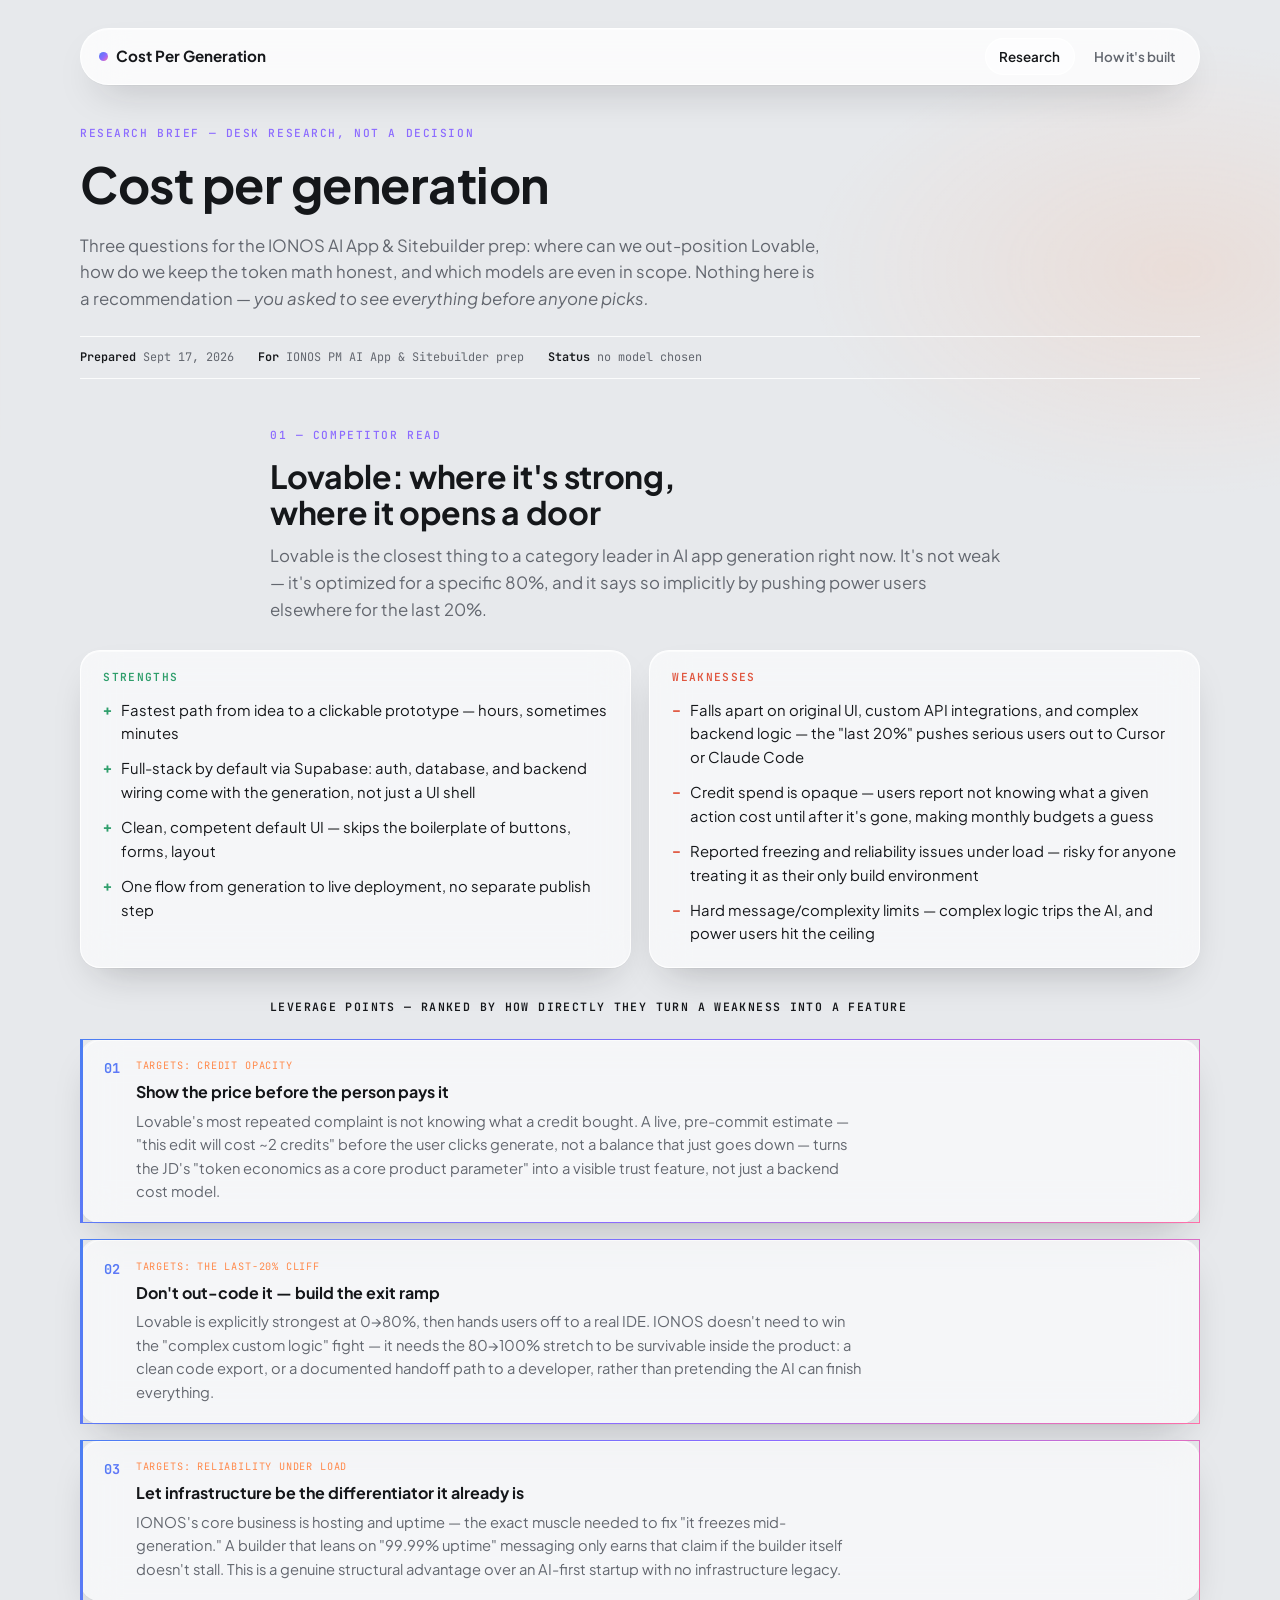
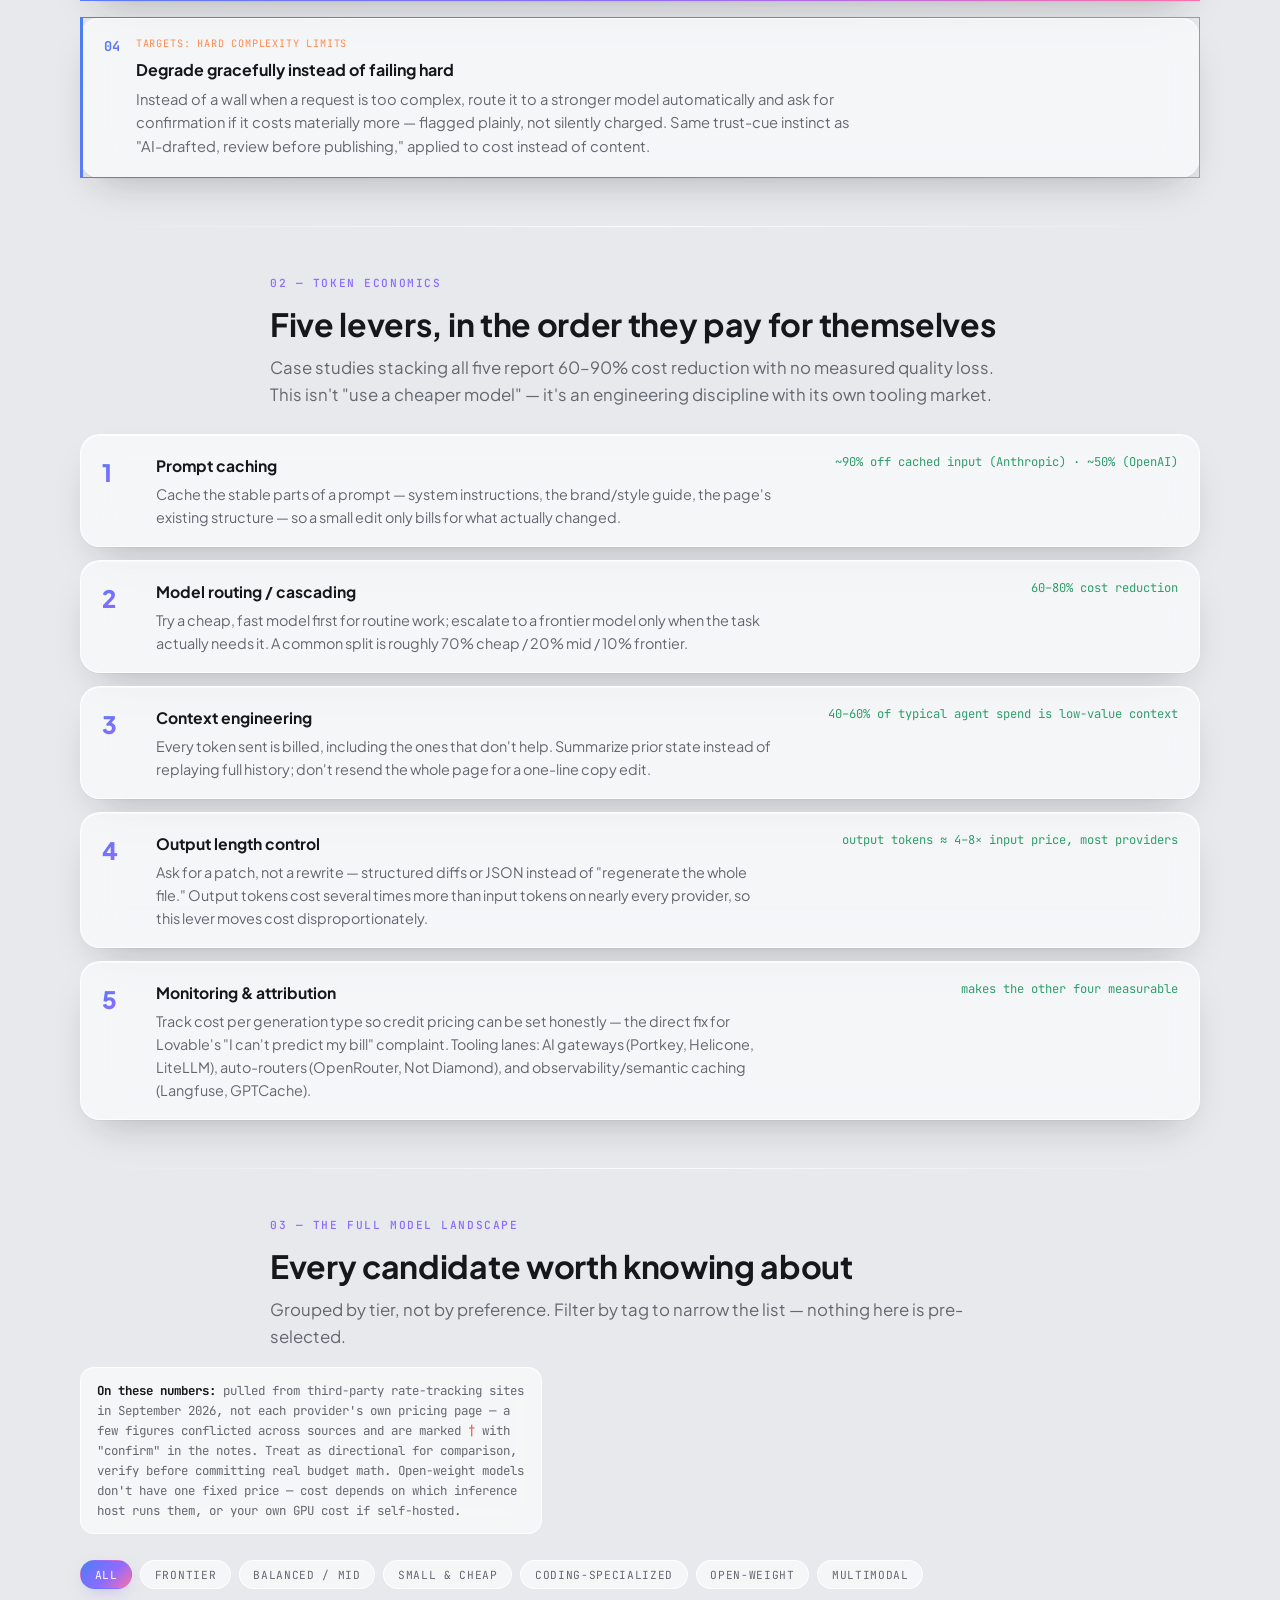
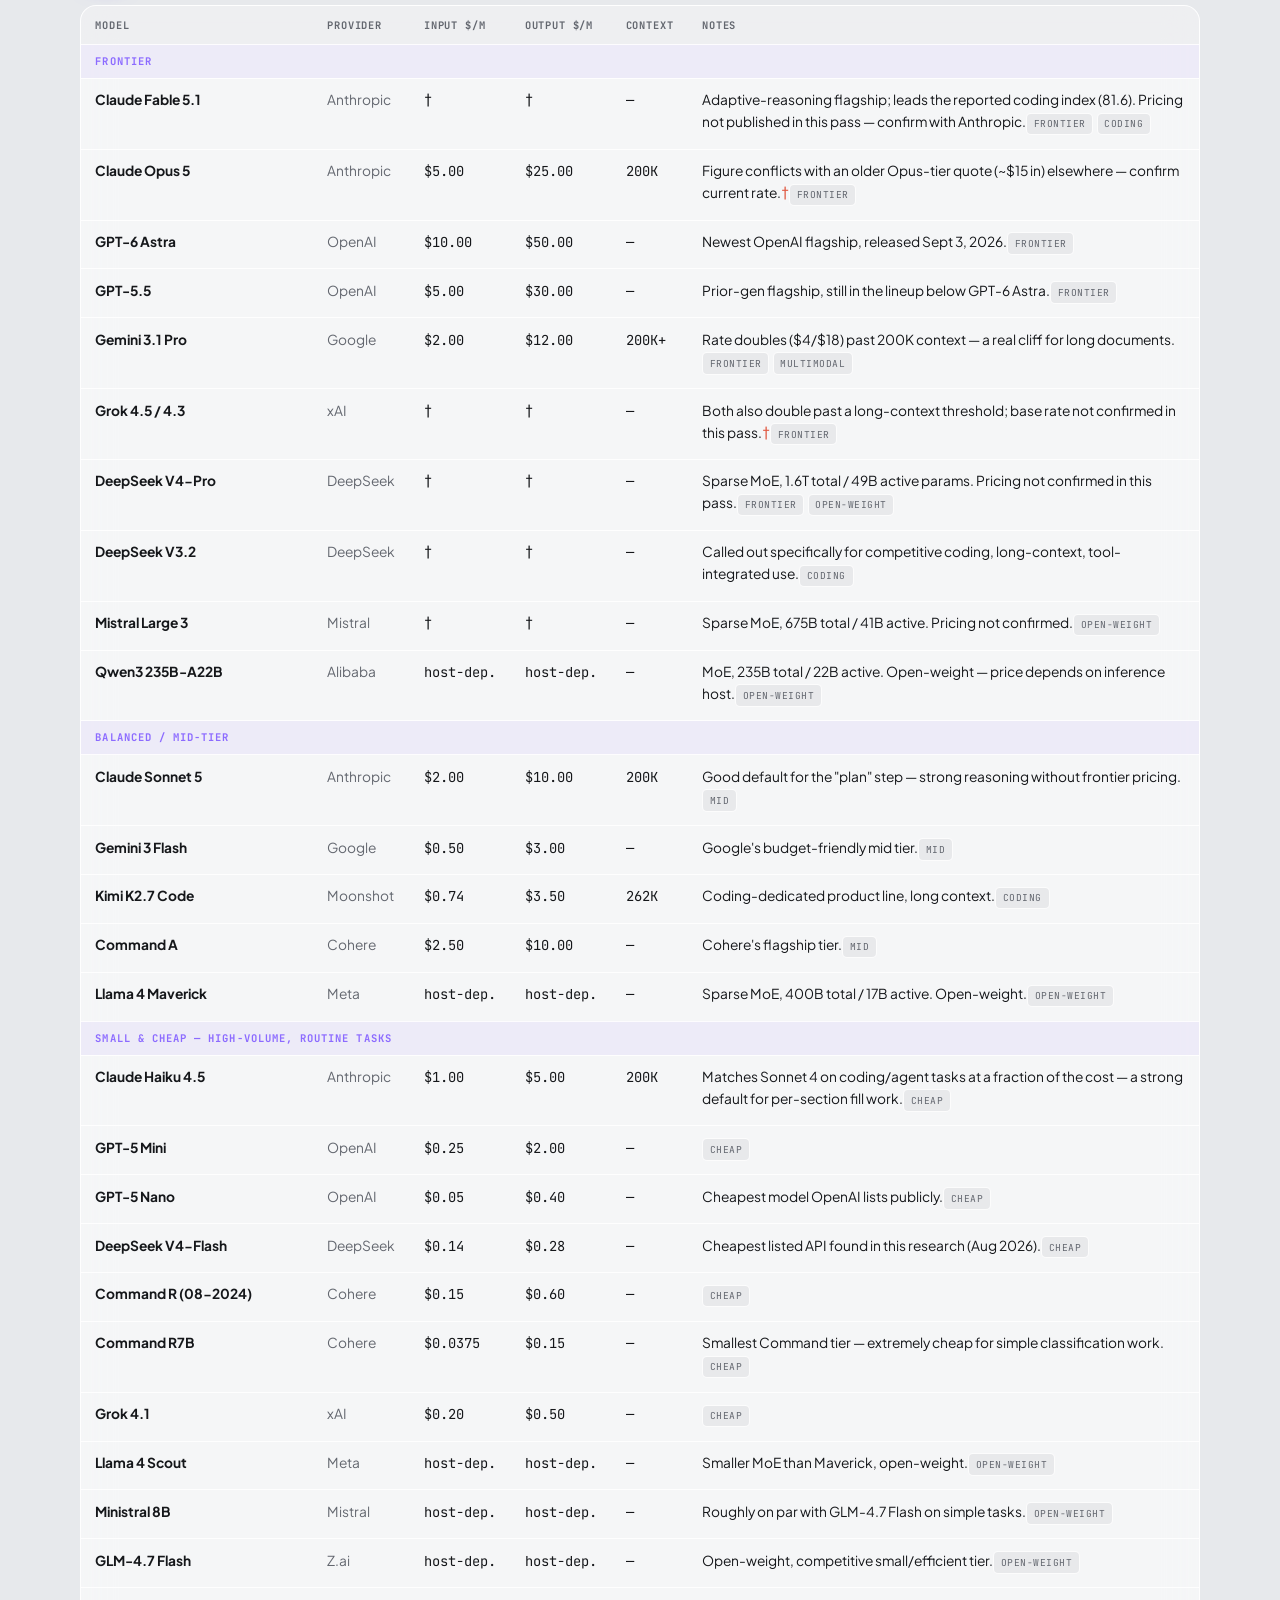
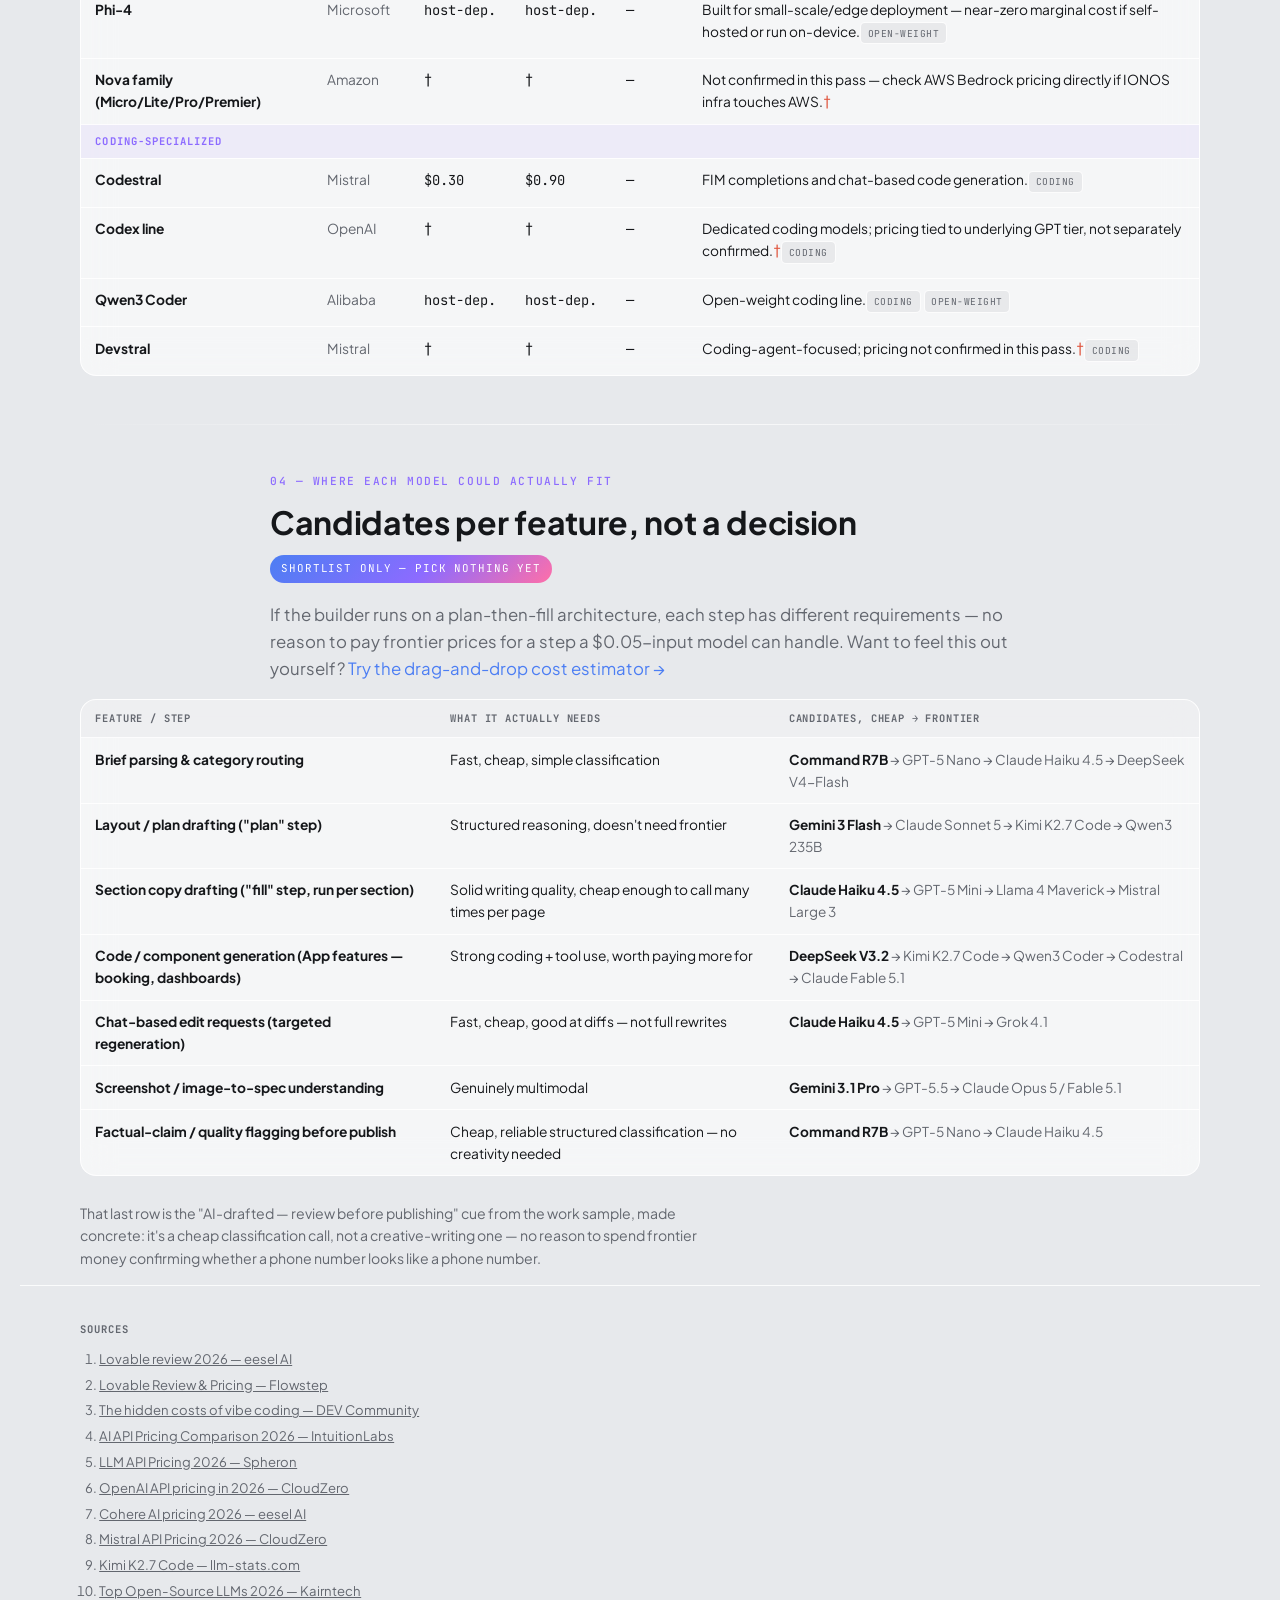
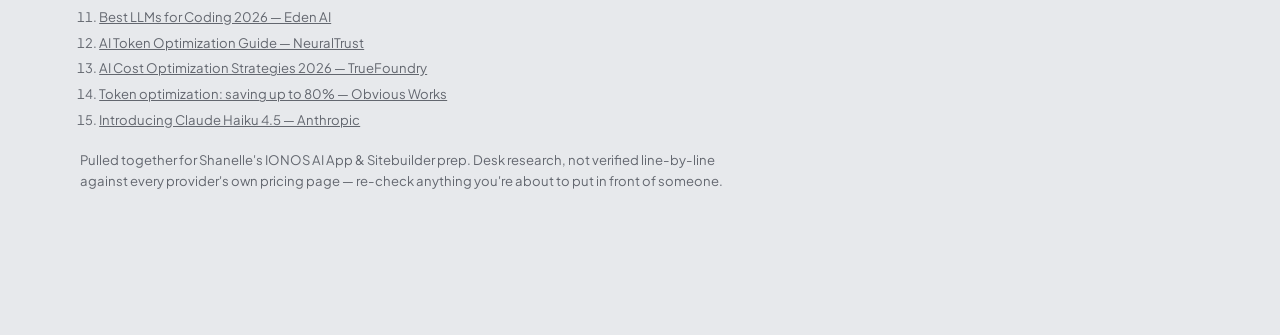
==== commit f217ed28: "Rebrand to glassmorphic UI, add How It's Built page - New shared style.css: light/dark glass design " ====
--- a/index.html
+++ b/index.html
@@ -7,164 +7,64 @@
 <meta name="description" content="A research brief on Lovable's weaknesses to leverage, token-economics tactics, and a full LLM comparison — prepared for IONOS AI App & Sitebuilder prep. No model picked yet." />
 <link rel="preconnect" href="https://fonts.googleapis.com" />
 <link rel="preconnect" href="https://fonts.gstatic.com" crossorigin />
-<link href="https://fonts.googleapis.com/css2?family=Newsreader:ital,opsz,wght@0,6..72,400..600;1,6..72,400..600&family=IBM+Plex+Sans:wght@400;500;600&family=IBM+Plex+Mono:wght@400;500;600&display=swap" rel="stylesheet" />
+<link rel="stylesheet" href="style.css" />
 <style>
-:root{
-  --bg:#EEF0EA;
-  --surface:#FFFFFF;
-  --surface-2:#F5F3EE;
-  --ink:#1B1F1A;
-  --soft-ink:#565F55;
-  --hairline:#D6D9CE;
-  --accent:#A9762E;
-  --on-accent:#3A2404;
-  --good:#4B7A4A;
-  --bad:#A64B33;
-  --font-display:'Newsreader', Georgia, serif;
-  --font-body:'IBM Plex Sans', system-ui, sans-serif;
-  --font-mono:'IBM Plex Mono', ui-monospace, monospace;
-}
-@media (prefers-color-scheme: dark){
-  :root:not([data-theme="light"]){
-    --bg:#14160F; --surface:#1C1F17; --surface-2:#22261B;
-    --ink:#ECEFE6; --soft-ink:#AFB8A8; --hairline:#34392B;
-    --accent:#D6A54E; --on-accent:#2A1B02; --good:#6FA36B; --bad:#C97457;
-  }
-}
-:root[data-theme="dark"]{
-  --bg:#14160F; --surface:#1C1F17; --surface-2:#22261B;
-  --ink:#ECEFE6; --soft-ink:#AFB8A8; --hairline:#34392B;
-  --accent:#D6A54E; --on-accent:#2A1B02; --good:#6FA36B; --bad:#C97457;
-}
-
-*,*::before,*::after{box-sizing:border-box}
-body{
-  margin:0; background:var(--bg); color:var(--ink);
-  font-family:var(--font-body); font-size:16px; line-height:1.6;
-  padding:0 20px; -webkit-font-smoothing:antialiased;
-}
-@media (prefers-reduced-motion:reduce){ *{transition:none!important;animation:none!important} }
-:focus-visible{outline:2px solid var(--accent);outline-offset:2px}
-a{color:var(--accent)}
-
-.wrap{max-width:740px;margin:0 auto}
-.wide{max-width:1180px;margin:0 auto}
-main{padding-block:3rem 5rem}
-
-h1,h2,h3{font-family:var(--font-display);font-weight:600;line-height:1.15;margin:0 0 .4em;text-wrap:balance}
-h1{font-size:clamp(2rem,5vw,2.7rem);letter-spacing:-.01em}
-h2{font-size:clamp(1.4rem,3vw,1.85rem);margin-top:0}
-h3{font-size:1.15rem}
-em{font-style:italic}
-p{margin:0 0 1rem;max-width:66ch}
-.lede{color:var(--soft-ink);font-size:1.05rem;max-width:62ch}
-
-.eyebrow{
-  font-family:var(--font-mono);font-size:.7rem;text-transform:uppercase;
-  letter-spacing:.14em;color:var(--accent);font-weight:500;margin:0 0 .9rem;display:block;
-}
-.meta{
-  font-family:var(--font-mono);font-size:.74rem;color:var(--soft-ink);
-  border-top:1px solid var(--hairline);border-bottom:1px solid var(--hairline);
-  padding-block:.7rem;margin:1.4rem 0 0;display:flex;gap:1.5rem;flex-wrap:wrap;
-}
-.meta b{color:var(--ink);font-weight:500}
-
-.rule{height:1px;background:var(--hairline);border:0;max-width:1180px;margin:3.2rem auto}
-section{max-width:1180px;margin:0 auto}
-.section-inner{max-width:740px}
-.wide-inner{max-width:1180px}
-
-.note{
-  font-family:var(--font-mono);font-size:.78rem;color:var(--soft-ink);
-  background:var(--surface-2);border:1px solid var(--hairline);border-radius:6px;
-  padding:.75rem .9rem;margin:1rem 0 1.6rem;max-width:66ch;
-}
-.note b{color:var(--ink)}
-
 /* strengths/weaknesses */
-.sw-grid{display:grid;grid-template-columns:1fr 1fr;gap:1.2rem;margin:1.6rem 0}
+.sw-grid{display:grid;grid-template-columns:1fr 1fr;gap:1.1rem;margin:1.6rem 0}
 @media (max-width:640px){ .sw-grid{grid-template-columns:1fr} }
-.sw{background:var(--surface);border:1px solid var(--hairline);border-radius:8px;padding:1.2rem 1.3rem}
-.sw h3{font-size:.72rem;font-family:var(--font-mono);text-transform:uppercase;letter-spacing:.12em;margin-bottom:.9rem}
+.sw{padding:1.3rem 1.4rem}
+.sw h3{font-size:.7rem;font-family:var(--font-mono);text-transform:uppercase;letter-spacing:.12em;margin-bottom:.9rem;font-weight:600}
 .sw.strength h3{color:var(--good)}
 .sw.weakness h3{color:var(--bad)}
 .sw ul{margin:0;padding:0;list-style:none;display:flex;flex-direction:column;gap:.7rem}
-.sw li{font-size:.93rem;color:var(--ink);padding-left:1rem;position:relative}
-.sw.strength li::before{content:"+";position:absolute;left:0;color:var(--good);font-family:var(--font-mono);font-weight:600}
-.sw.weakness li::before{content:"–";position:absolute;left:0;color:var(--bad);font-family:var(--font-mono);font-weight:600}
+.sw li{font-size:.93rem;color:var(--ink);padding-left:1.1rem;position:relative}
+.sw.strength li::before{content:"+";position:absolute;left:0;color:var(--good);font-family:var(--font-mono);font-weight:700}
+.sw.weakness li::before{content:"–";position:absolute;left:0;color:var(--bad);font-family:var(--font-mono);font-weight:700}
 
 .leverage{display:flex;flex-direction:column;gap:1rem;margin:1.6rem 0}
-.lev{display:flex;gap:1rem;padding:1.1rem 1.2rem;background:var(--surface-2);border-radius:8px;border-left:3px solid var(--accent)}
-.lev .num{font-family:var(--font-mono);font-size:.85rem;color:var(--accent);font-weight:600;flex:0 0 auto}
-.lev h4{margin:0 0 .3rem;font-size:1rem;font-weight:600}
+.lev{display:flex;gap:1rem;padding:1.15rem 1.3rem;border-left:3px solid transparent;border-image:var(--gradient) 1}
+.lev .num{font-family:var(--font-mono);font-size:.85rem;background:var(--gradient);-webkit-background-clip:text;background-clip:text;color:transparent;font-weight:700;flex:0 0 auto}
+.lev h4{margin:0 0 .3rem;font-size:1rem;font-weight:700}
 .lev p{margin:0;font-size:.92rem;color:var(--soft-ink)}
-.lev .weak-tag{font-family:var(--font-mono);font-size:.65rem;text-transform:uppercase;letter-spacing:.08em;color:var(--bad);display:block;margin-bottom:.3rem}
-
-/* levers */
-.levers{display:flex;flex-direction:column;gap:0;border:1px solid var(--hairline);border-radius:8px;overflow:hidden;margin:1.6rem 0}
-.lever-row{display:grid;grid-template-columns:2.4rem 1fr auto;gap:1rem;align-items:start;padding:1rem 1.2rem;border-bottom:1px solid var(--hairline);background:var(--surface)}
-.lever-row:last-child{border-bottom:0}
-.lever-row .n{font-family:var(--font-display);font-size:1.4rem;color:var(--accent);font-weight:600}
-.lever-row h4{margin:0 0 .3rem;font-size:.98rem}
+.lev .weak-tag{font-family:var(--font-mono);font-size:.64rem;text-transform:uppercase;letter-spacing:.08em;color:var(--coral);display:block;margin-bottom:.3rem}
+
+.levers{display:flex;flex-direction:column;gap:.8rem;margin:1.6rem 0}
+.lever-row{display:grid;grid-template-columns:2.4rem 1fr auto;gap:1rem;align-items:start;padding:1.1rem 1.3rem}
+.lever-row .n{font-family:var(--font-display);font-size:1.5rem;background:var(--gradient);-webkit-background-clip:text;background-clip:text;color:transparent;font-weight:800}
+.lever-row h4{margin:0 0 .3rem;font-size:.98rem;font-weight:700}
 .lever-row p{margin:0;font-size:.9rem;color:var(--soft-ink);max-width:56ch}
-.lever-row .save{
-  font-family:var(--font-mono);font-size:.78rem;color:var(--good);
-  white-space:nowrap;font-variant-numeric:tabular-nums;text-align:right;
-}
+.lever-row .save{font-family:var(--font-mono);font-size:.76rem;color:var(--good);white-space:nowrap;font-variant-numeric:tabular-nums;text-align:right}
 @media (max-width:560px){ .lever-row{grid-template-columns:2rem 1fr}.lever-row .save{grid-column:2;text-align:left} }
 
-/* filter chips */
 .filters{display:flex;flex-wrap:wrap;gap:.5rem;margin:1.4rem 0 1rem}
-.chip{
-  font-family:var(--font-mono);font-size:.7rem;text-transform:uppercase;letter-spacing:.06em;
-  background:var(--surface);border:1px solid var(--hairline);color:var(--soft-ink);
-  border-radius:999px;padding:.4rem .8rem;cursor:pointer;transition:.15s;
-}
-.chip:hover{border-color:var(--accent)}
-.chip.active{background:var(--accent);border-color:var(--accent);color:var(--on-accent)}
-
-.table-wrap{overflow-x:auto;border:1px solid var(--hairline);border-radius:8px;margin-bottom:1.6rem}
-table{border-collapse:collapse;width:100%;min-width:820px;font-size:.86rem}
-th,td{text-align:left;padding:.65rem .85rem;vertical-align:top;border-bottom:1px solid var(--hairline)}
-thead th{
-  font-family:var(--font-mono);font-size:.66rem;text-transform:uppercase;letter-spacing:.08em;
-  color:var(--soft-ink);background:var(--surface-2);white-space:nowrap;
-}
-tbody tr{background:var(--surface)}
-tbody tr.hide{display:none}
-tbody tr:last-child td{border-bottom:0}
-td.num{font-family:var(--font-mono);font-variant-numeric:tabular-nums;white-space:nowrap;color:var(--ink)}
-td.model{font-weight:600}
-td.provider{color:var(--soft-ink);white-space:nowrap}
-.tier-row td{background:var(--surface-2);font-family:var(--font-mono);font-size:.68rem;text-transform:uppercase;letter-spacing:.1em;color:var(--accent);font-weight:600;padding:.5rem .85rem}
-.tag{
-  display:inline-block;font-family:var(--font-mono);font-size:.62rem;text-transform:uppercase;
-  letter-spacing:.05em;padding:.15rem .4rem;border-radius:4px;margin:0 .2rem .2rem 0;
-  background:var(--surface-2);color:var(--soft-ink);border:1px solid var(--hairline);
-}
-.flag{color:var(--bad);font-family:var(--font-mono)}
-
-/* feature map */
+
 .fm-note{
   display:inline-block;font-family:var(--font-mono);font-size:.68rem;text-transform:uppercase;
-  letter-spacing:.08em;color:var(--accent);border:1px solid var(--accent);border-radius:5px;
-  padding:.3rem .6rem;margin-bottom:1.2rem;
+  letter-spacing:.08em;color:#fff;background:var(--gradient);border-radius:999px;
+  padding:.35rem .7rem;margin-bottom:1.2rem;
 }
 .fmtable td.candidates{color:var(--soft-ink);font-size:.85rem}
-.fmtable td.candidates b{color:var(--ink);font-weight:600}
-
-footer{
-  border-top:1px solid var(--hairline);margin-top:1rem;padding-block:2.4rem 3rem;
+.fmtable td.candidates b{color:var(--ink);font-weight:700}
+
+.meta{
+  font-family:var(--font-mono);font-size:.74rem;color:var(--soft-ink);
+  border-top:1px solid var(--glass-border);border-bottom:1px solid var(--glass-border);
+  padding-block:.7rem;margin:1.4rem 0 0;display:flex;gap:1.5rem;flex-wrap:wrap;
 }
-footer .wrap{font-size:.82rem;color:var(--soft-ink)}
-footer h4{font-family:var(--font-mono);font-size:.68rem;text-transform:uppercase;letter-spacing:.1em;color:var(--soft-ink);margin:0 0 .6rem}
-footer ol{margin:0 0 1.4rem;padding-left:1.2rem}
-footer li{margin-bottom:.3rem}
-footer a{color:var(--soft-ink);text-decoration:underline}
+.meta b{color:var(--ink);font-weight:600}
 </style>
 </head>
 <body>
+
+<header class="topbar">
+  <div class="topbar-inner">
+    <a class="brand" href="index.html"><span class="dot"></span><span class="full">Cost Per Generation</span></a>
+    <nav class="navlinks">
+      <a href="index.html" class="is-active">Research</a>
+      <a href="workflow.html">How it's built</a>
+    </nav>
+  </div>
+</header>
 
 <main>
   <div class="wrap">
@@ -179,15 +79,15 @@
   </div>
 
   <!-- LOVABLE -->
-  <section>
-    <div class="wrap section-inner">
+  <section style="margin-top:3rem">
+    <div class="wrap" style="max-width:740px">
       <span class="eyebrow">01 — Competitor read</span>
       <h2>Lovable: where it's strong, where it opens a door</h2>
       <p class="lede">Lovable is the closest thing to a category leader in AI app generation right now. It's not weak — it's optimized for a specific 80%, and it says so implicitly by pushing power users elsewhere for the last 20%.</p>
     </div>
-    <div class="wide-inner">
+    <div class="wrap">
       <div class="sw-grid">
-        <div class="sw strength">
+        <div class="sw card strength">
           <h3>Strengths</h3>
           <ul>
             <li>Fastest path from idea to a clickable prototype — hours, sometimes minutes</li>
@@ -196,7 +96,7 @@
             <li>One flow from generation to live deployment, no separate publish step</li>
           </ul>
         </div>
-        <div class="sw weakness">
+        <div class="sw card weakness">
           <h3>Weaknesses</h3>
           <ul>
             <li>Falls apart on original UI, custom API integrations, and complex backend logic — the "last 20%" pushes serious users out to Cursor or Claude Code</li>
@@ -208,10 +108,12 @@
       </div>
     </div>
 
-    <div class="wrap section-inner">
+    <div class="wrap" style="max-width:740px">
       <h3 style="font-family:var(--font-mono);font-size:.72rem;text-transform:uppercase;letter-spacing:.12em;color:var(--ink);margin-top:2rem">Leverage points — ranked by how directly they turn a weakness into a feature</h3>
+    </div>
+    <div class="wrap">
       <div class="leverage">
-        <div class="lev">
+        <div class="lev card">
           <span class="num">01</span>
           <div>
             <span class="weak-tag">Targets: credit opacity</span>
@@ -219,7 +121,7 @@
             <p>Lovable's most repeated complaint is not knowing what a credit bought. A live, pre-commit estimate — "this edit will cost ~2 credits" before the user clicks generate, not a balance that just goes down — turns the JD's "token economics as a core product parameter" into a visible trust feature, not just a backend cost model.</p>
           </div>
         </div>
-        <div class="lev">
+        <div class="lev card">
           <span class="num">02</span>
           <div>
             <span class="weak-tag">Targets: the last-20% cliff</span>
@@ -227,7 +129,7 @@
             <p>Lovable is explicitly strongest at 0→80%, then hands users off to a real IDE. IONOS doesn't need to win the "complex custom logic" fight — it needs the 80→100% stretch to be survivable inside the product: a clean code export, or a documented handoff path to a developer, rather than pretending the AI can finish everything.</p>
           </div>
         </div>
-        <div class="lev">
+        <div class="lev card">
           <span class="num">03</span>
           <div>
             <span class="weak-tag">Targets: reliability under load</span>
@@ -235,7 +137,7 @@
             <p>IONOS's core business is hosting and uptime — the exact muscle needed to fix "it freezes mid-generation." A builder that leans on "99.99% uptime" messaging only earns that claim if the builder itself doesn't stall. This is a genuine structural advantage over an AI-first startup with no infrastructure legacy.</p>
           </div>
         </div>
-        <div class="lev">
+        <div class="lev card">
           <span class="num">04</span>
           <div>
             <span class="weak-tag">Targets: hard complexity limits</span>
@@ -251,34 +153,34 @@
 
   <!-- TOKEN ECONOMICS -->
   <section>
-    <div class="wrap section-inner">
+    <div class="wrap" style="max-width:740px">
       <span class="eyebrow">02 — Token economics</span>
       <h2>Five levers, in the order they pay for themselves</h2>
       <p class="lede">Case studies stacking all five report 60–90% cost reduction with no measured quality loss. This isn't "use a cheaper model" — it's an engineering discipline with its own tooling market.</p>
     </div>
-    <div class="wide-inner">
+    <div class="wrap">
       <div class="levers">
-        <div class="lever-row">
+        <div class="lever-row card">
           <span class="n">1</span>
           <div><h4>Prompt caching</h4><p>Cache the stable parts of a prompt — system instructions, the brand/style guide, the page's existing structure — so a small edit only bills for what actually changed.</p></div>
           <span class="save">~90% off cached input (Anthropic) · ~50% (OpenAI)</span>
         </div>
-        <div class="lever-row">
+        <div class="lever-row card">
           <span class="n">2</span>
           <div><h4>Model routing / cascading</h4><p>Try a cheap, fast model first for routine work; escalate to a frontier model only when the task actually needs it. A common split is roughly 70% cheap / 20% mid / 10% frontier.</p></div>
           <span class="save">60–80% cost reduction</span>
         </div>
-        <div class="lever-row">
+        <div class="lever-row card">
           <span class="n">3</span>
           <div><h4>Context engineering</h4><p>Every token sent is billed, including the ones that don't help. Summarize prior state instead of replaying full history; don't resend the whole page for a one-line copy edit.</p></div>
           <span class="save">40–60% of typical agent spend is low-value context</span>
         </div>
-        <div class="lever-row">
+        <div class="lever-row card">
           <span class="n">4</span>
           <div><h4>Output length control</h4><p>Ask for a patch, not a rewrite — structured diffs or JSON instead of "regenerate the whole file." Output tokens cost several times more than input tokens on nearly every provider, so this lever moves cost disproportionately.</p></div>
           <span class="save">output tokens ≈ 4–8× input price, most providers</span>
         </div>
-        <div class="lever-row">
+        <div class="lever-row card">
           <span class="n">5</span>
           <div><h4>Monitoring &amp; attribution</h4><p>Track cost per generation type so credit pricing can be set honestly — the direct fix for Lovable's "I can't predict my bill" complaint. Tooling lanes: AI gateways (Portkey, Helicone, LiteLLM), auto-routers (OpenRouter, Not Diamond), and observability/semantic caching (Langfuse, GPTCache).</p></div>
           <span class="save">makes the other four measurable</span>
@@ -291,12 +193,12 @@
 
   <!-- LLM LANDSCAPE -->
   <section>
-    <div class="wrap section-inner">
+    <div class="wrap" style="max-width:740px">
       <span class="eyebrow">03 — The full model landscape</span>
       <h2>Every candidate worth knowing about</h2>
       <p class="lede">Grouped by tier, not by preference. Filter by tag to narrow the list — nothing here is pre-selected.</p>
     </div>
-    <div class="wide-inner">
+    <div class="wrap">
       <div class="note"><b>On these numbers:</b> pulled from third-party rate-tracking sites in September 2026, not each provider's own pricing page — a few figures conflicted across sources and are marked <span class="flag">†</span> with "confirm" in the notes. Treat as directional for comparison, verify before committing real budget math. Open-weight models don't have one fixed price — cost depends on which inference host runs them, or your own GPU cost if self-hosted.</div>
 
       <div class="filters" id="filters">
@@ -363,13 +265,13 @@
 
   <!-- FEATURE MAP -->
   <section>
-    <div class="wrap section-inner">
+    <div class="wrap" style="max-width:740px">
       <span class="eyebrow">04 — Where each model could actually fit</span>
       <h2>Candidates per feature, not a decision</h2>
       <span class="fm-note">Shortlist only — pick nothing yet</span>
-      <p class="lede">If the builder runs on a plan-then-fill architecture, each step has different requirements — no reason to pay frontier prices for a step a $0.05-input model can handle.</p>
-    </div>
-    <div class="wide-inner">
+      <p class="lede">If the builder runs on a plan-then-fill architecture, each step has different requirements — no reason to pay frontier prices for a step a $0.05-input model can handle. Want to feel this out yourself? <a href="workflow.html#estimator">Try the drag-and-drop cost estimator →</a></p>
+    </div>
+    <div class="wrap">
       <div class="table-wrap">
         <table class="fmtable">
           <thead><tr><th>Feature / step</th><th>What it actually needs</th><th>Candidates, cheap → frontier</th></tr></thead>
--- a/style.css
+++ b/style.css
@@ -0,0 +1,174 @@
+@import url('https://fonts.googleapis.com/css2?family=Plus+Jakarta+Sans:ital,wght@0,400;0,500;0,600;0,700;0,800;1,500&family=JetBrains+Mono:wght@400;500;600&display=swap');
+
+:root{
+  --bg:#E7E9EC;
+  --bg-2:#DEE1E6;
+  --ink:#15171A;
+  --soft-ink:#63676F;
+  --faint-ink:#8B8F97;
+
+  --glass:rgba(255,255,255,.60);
+  --glass-strong:rgba(255,255,255,.78);
+  --glass-border:rgba(255,255,255,.85);
+  --glass-shadow:0 1px 1px rgba(20,22,26,.03), 0 18px 40px -18px rgba(20,22,26,.28), inset 0 1px 0 rgba(255,255,255,.6);
+
+  --blue:#4C7EF3;
+  --violet:#8C6BFF;
+  --pink:#FF6FA8;
+  --coral:#FF8A4C;
+  --good:#2E9E6B;
+  --bad:#E0563F;
+
+  --gradient: linear-gradient(135deg, var(--blue), var(--violet) 55%, var(--pink));
+  --gradient-soft: linear-gradient(135deg, color-mix(in srgb, var(--blue) 22%, transparent), color-mix(in srgb, var(--violet) 18%, transparent) 55%, color-mix(in srgb, var(--pink) 16%, transparent));
+
+  --font-display:'Plus Jakarta Sans', system-ui, sans-serif;
+  --font-body:'Plus Jakarta Sans', system-ui, sans-serif;
+  --font-mono:'JetBrains Mono', ui-monospace, monospace;
+  --maxw:1120px;
+}
+
+@media (prefers-color-scheme: dark){
+  :root:not([data-theme="light"]){
+    --bg:#0D0F13; --bg-2:#14171D;
+    --ink:#EEF0F3; --soft-ink:#9FA4AC; --faint-ink:#6B6F78;
+    --glass:rgba(255,255,255,.055); --glass-strong:rgba(255,255,255,.09);
+    --glass-border:rgba(255,255,255,.14);
+    --glass-shadow:0 1px 1px rgba(0,0,0,.4), 0 24px 50px -20px rgba(0,0,0,.65), inset 0 1px 0 rgba(255,255,255,.06);
+    --blue:#6E97FF; --violet:#A78BFF; --pink:#FF86B8; --coral:#FFA36B;
+    --good:#4CBE8B; --bad:#FF7A63;
+  }
+}
+:root[data-theme="dark"]{
+  --bg:#0D0F13; --bg-2:#14171D;
+  --ink:#EEF0F3; --soft-ink:#9FA4AC; --faint-ink:#6B6F78;
+  --glass:rgba(255,255,255,.055); --glass-strong:rgba(255,255,255,.09);
+  --glass-border:rgba(255,255,255,.14);
+  --glass-shadow:0 1px 1px rgba(0,0,0,.4), 0 24px 50px -20px rgba(0,0,0,.65), inset 0 1px 0 rgba(255,255,255,.06);
+  --blue:#6E97FF; --violet:#A78BFF; --pink:#FF86B8; --coral:#FFA36B;
+  --good:#4CBE8B; --bad:#FF7A63;
+}
+
+*,*::before,*::after{box-sizing:border-box}
+html{background:var(--bg)}
+body{
+  margin:0; background:
+    radial-gradient(760px 420px at 14% -6%, color-mix(in srgb, var(--blue) 14%, transparent), transparent 60%),
+    radial-gradient(620px 380px at 92% 4%, color-mix(in srgb, var(--coral) 12%, transparent), transparent 60%),
+    var(--bg);
+  color:var(--ink); font-family:var(--font-body); font-size:16px; line-height:1.6;
+  -webkit-font-smoothing:antialiased; padding:0 20px;
+}
+@media (prefers-reduced-motion:reduce){ *{animation-duration:.001ms!important;transition-duration:.001ms!important} }
+:focus-visible{outline:2px solid var(--blue); outline-offset:2px; border-radius:4px}
+a{color:var(--blue); text-decoration:none}
+img{max-width:100%}
+
+h1,h2,h3{font-family:var(--font-display);font-weight:700;line-height:1.14;margin:0 0 .4em;letter-spacing:-.01em;text-wrap:balance}
+h1{font-size:clamp(2.1rem,5vw,3.1rem)}
+h2{font-size:clamp(1.5rem,3.2vw,2rem)}
+h3{font-size:1.1rem;font-weight:600}
+p{margin:0 0 1rem;max-width:66ch}
+.lede{color:var(--soft-ink);font-size:1.05rem;max-width:62ch}
+.wrap{max-width:var(--maxw);margin:0 auto}
+
+.eyebrow{
+  font-family:var(--font-mono);font-size:.7rem;text-transform:uppercase;letter-spacing:.14em;
+  font-weight:500;color:var(--violet);margin:0 0 .8rem;display:block;
+}
+
+/* ===== nav ===== */
+.topbar{position:sticky;top:14px;z-index:50;padding-top:14px;margin-bottom:1rem}
+.topbar-inner{
+  max-width:var(--maxw);margin:0 auto;display:flex;align-items:center;justify-content:space-between;
+  gap:1rem;background:var(--glass-strong);backdrop-filter:blur(22px) saturate(160%);-webkit-backdrop-filter:blur(22px) saturate(160%);
+  border:1px solid var(--glass-border);border-radius:999px;box-shadow:var(--glass-shadow);
+  padding:.55rem .6rem .55rem 1.1rem;
+}
+.brand{font-weight:700;font-size:.95rem;color:var(--ink);display:flex;align-items:center;gap:.5rem}
+.brand .dot{width:9px;height:9px;border-radius:50%;background:var(--gradient)}
+.navlinks{display:flex;gap:.3rem}
+.navlinks a{
+  font-size:.84rem;font-weight:600;color:var(--soft-ink);padding:.5rem .9rem;border-radius:999px;transition:.15s;
+}
+.navlinks a:hover{color:var(--ink);background:rgba(120,120,130,.1)}
+.navlinks a.is-active{color:var(--ink);background:var(--glass);box-shadow:inset 0 0 0 1px var(--glass-border)}
+
+main{padding-block:2.4rem 5rem}
+.rule{height:1px;background:linear-gradient(90deg, transparent, var(--glass-border), transparent);border:0;max-width:var(--maxw);margin:3rem auto}
+section{max-width:var(--maxw);margin:0 auto}
+
+/* ===== glass surfaces ===== */
+.card{
+  background:var(--glass);backdrop-filter:blur(18px) saturate(150%);-webkit-backdrop-filter:blur(18px) saturate(150%);
+  border:1px solid var(--glass-border);border-radius:20px;box-shadow:var(--glass-shadow);
+}
+.note{
+  font-family:var(--font-mono);font-size:.78rem;color:var(--soft-ink);
+  background:var(--glass);border:1px solid var(--glass-border);border-radius:14px;
+  padding:.8rem 1rem;margin:1rem 0 1.6rem;max-width:66ch;backdrop-filter:blur(14px);
+}
+.note b{color:var(--ink)}
+
+/* ===== buttons / pills ===== */
+.btn{
+  font-family:var(--font-display);font-weight:600;font-size:.86rem;border:0;cursor:pointer;
+  border-radius:999px;padding:.75rem 1.35rem;display:inline-flex;align-items:center;gap:.5rem;
+  transition:transform .12s, box-shadow .2s;
+}
+.btn:active{transform:translateY(1px)}
+.btn-glass{
+  background:var(--glass-strong);color:var(--ink);border:1px solid var(--glass-border);
+  box-shadow:var(--glass-shadow);
+}
+.btn-primary{
+  background:var(--gradient); color:#fff;
+  box-shadow:0 1px 1px rgba(255,255,255,.5) inset, 0 10px 26px -10px color-mix(in srgb, var(--blue) 70%, var(--violet));
+}
+.btn-primary:hover{box-shadow:0 1px 1px rgba(255,255,255,.5) inset, 0 14px 32px -10px color-mix(in srgb, var(--blue) 75%, var(--violet))}
+.btn-coral{
+  background:linear-gradient(135deg, var(--coral), #FFB25C);
+  color:#3A1E00; box-shadow:0 10px 26px -10px color-mix(in srgb, var(--coral) 65%, transparent);
+}
+
+.chip{
+  font-family:var(--font-mono);font-size:.7rem;text-transform:uppercase;letter-spacing:.06em;
+  background:var(--glass);border:1px solid var(--glass-border);color:var(--soft-ink);
+  border-radius:999px;padding:.42rem .85rem;cursor:pointer;transition:.15s;backdrop-filter:blur(10px);
+}
+.chip:hover{color:var(--ink)}
+.chip.active{background:var(--gradient);border-color:transparent;color:#fff;box-shadow:0 6px 18px -8px color-mix(in srgb, var(--violet) 60%, transparent)}
+
+/* ===== tables ===== */
+.table-wrap{overflow-x:auto;border:1px solid var(--glass-border);border-radius:16px;background:var(--glass);backdrop-filter:blur(16px);margin-bottom:1.6rem}
+table{border-collapse:collapse;width:100%;min-width:820px;font-size:.86rem}
+th,td{text-align:left;padding:.65rem .9rem;vertical-align:top;border-bottom:1px solid var(--glass-border)}
+thead th{
+  font-family:var(--font-mono);font-size:.65rem;text-transform:uppercase;letter-spacing:.08em;
+  color:var(--soft-ink);background:rgba(120,120,130,.06);white-space:nowrap;
+}
+tbody tr.hide{display:none}
+tbody tr:last-child td{border-bottom:0}
+td.num{font-family:var(--font-mono);font-variant-numeric:tabular-nums;white-space:nowrap;color:var(--ink)}
+td.model{font-weight:700}
+td.provider{color:var(--soft-ink);white-space:nowrap}
+.tier-row td{background:rgba(140,107,255,.08);font-family:var(--font-mono);font-size:.66rem;text-transform:uppercase;letter-spacing:.1em;color:var(--violet);font-weight:700;padding:.5rem .9rem}
+.tag{
+  display:inline-block;font-family:var(--font-mono);font-size:.6rem;text-transform:uppercase;
+  letter-spacing:.05em;padding:.16rem .42rem;border-radius:5px;margin:0 .2rem .2rem 0;
+  background:rgba(120,120,130,.1);color:var(--soft-ink);border:1px solid var(--glass-border);
+}
+.flag{color:var(--bad);font-family:var(--font-mono)}
+
+footer{border-top:1px solid var(--glass-border);margin-top:1rem;padding-block:2.2rem 3rem}
+footer .wrap{font-size:.82rem;color:var(--soft-ink)}
+footer h4{font-family:var(--font-mono);font-size:.66rem;text-transform:uppercase;letter-spacing:.1em;color:var(--soft-ink);margin:0 0 .6rem}
+footer ol{margin:0 0 1.2rem;padding-left:1.2rem}
+footer li{margin-bottom:.3rem}
+footer a{color:var(--soft-ink);text-decoration:underline}
+
+@media (max-width:640px){
+  .topbar{top:8px}
+  .navlinks a{padding:.5rem .65rem;font-size:.78rem}
+  .brand span.full{display:none}
+}
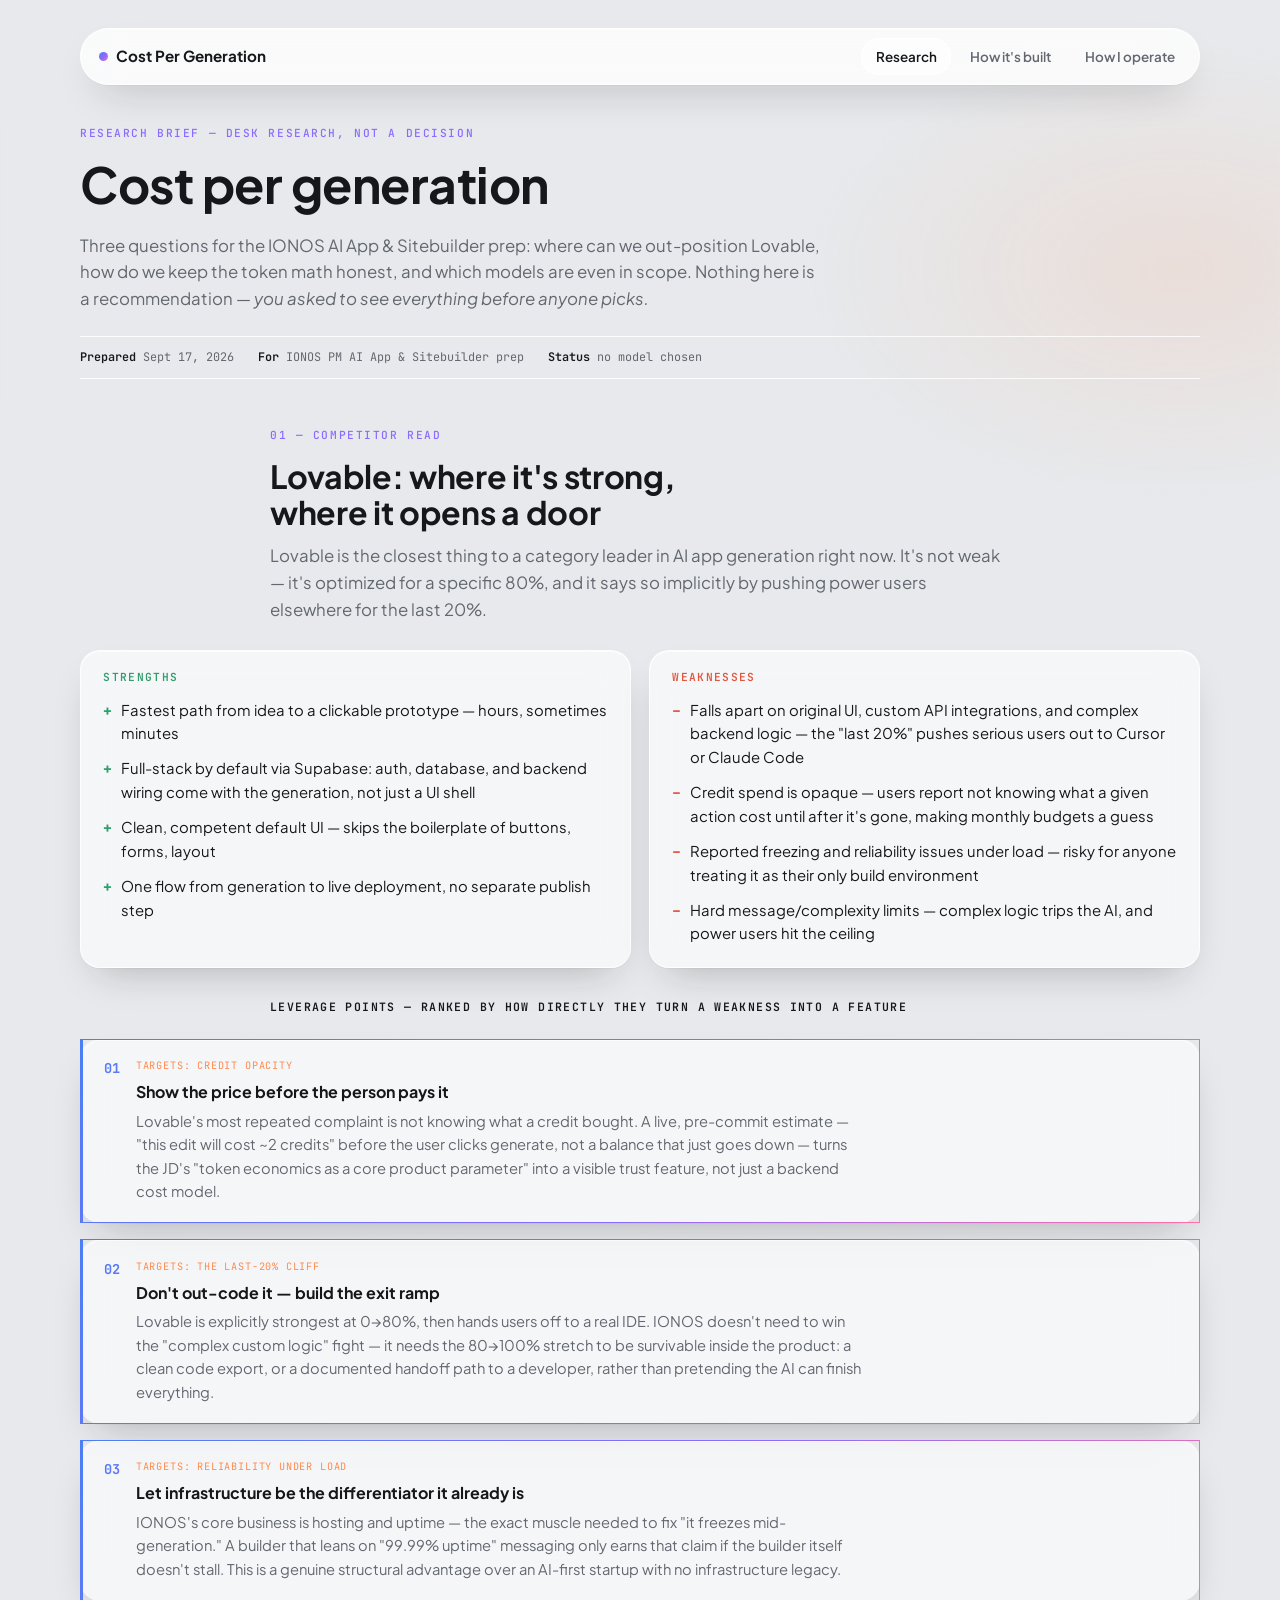
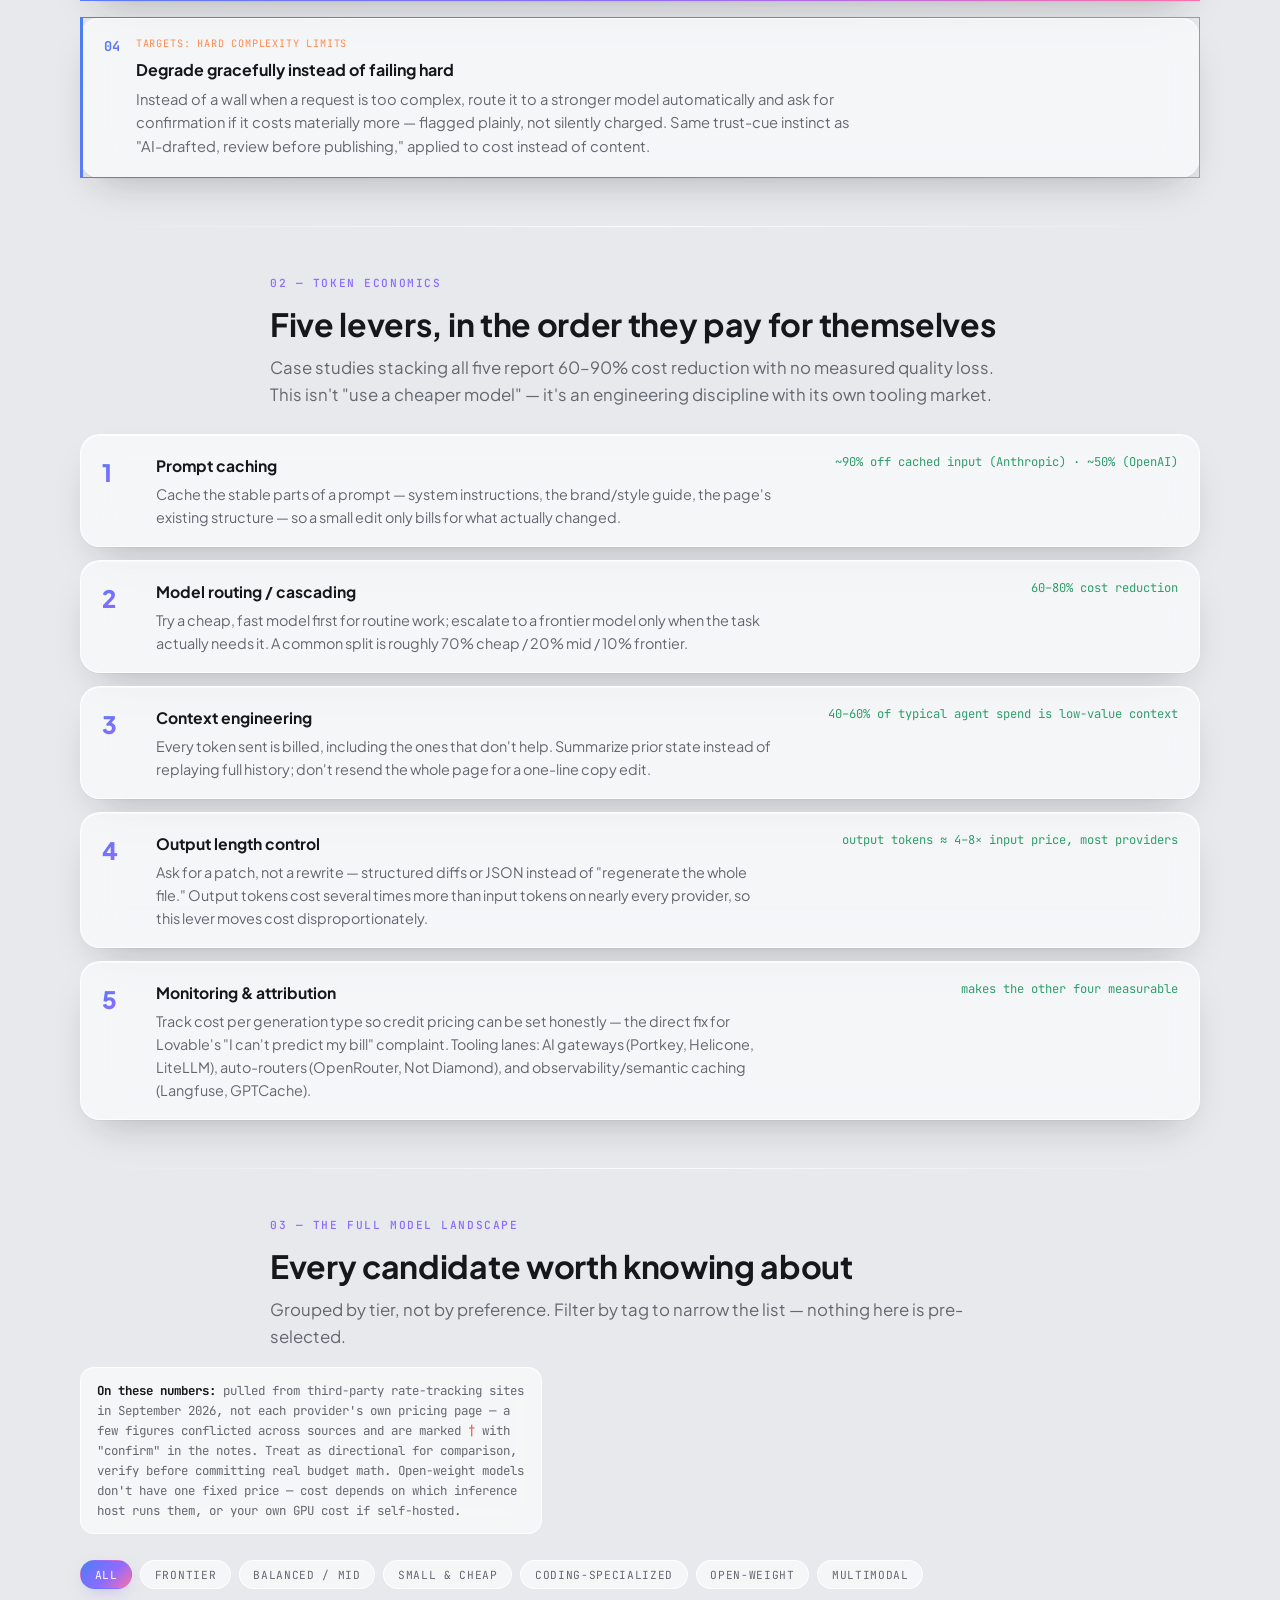
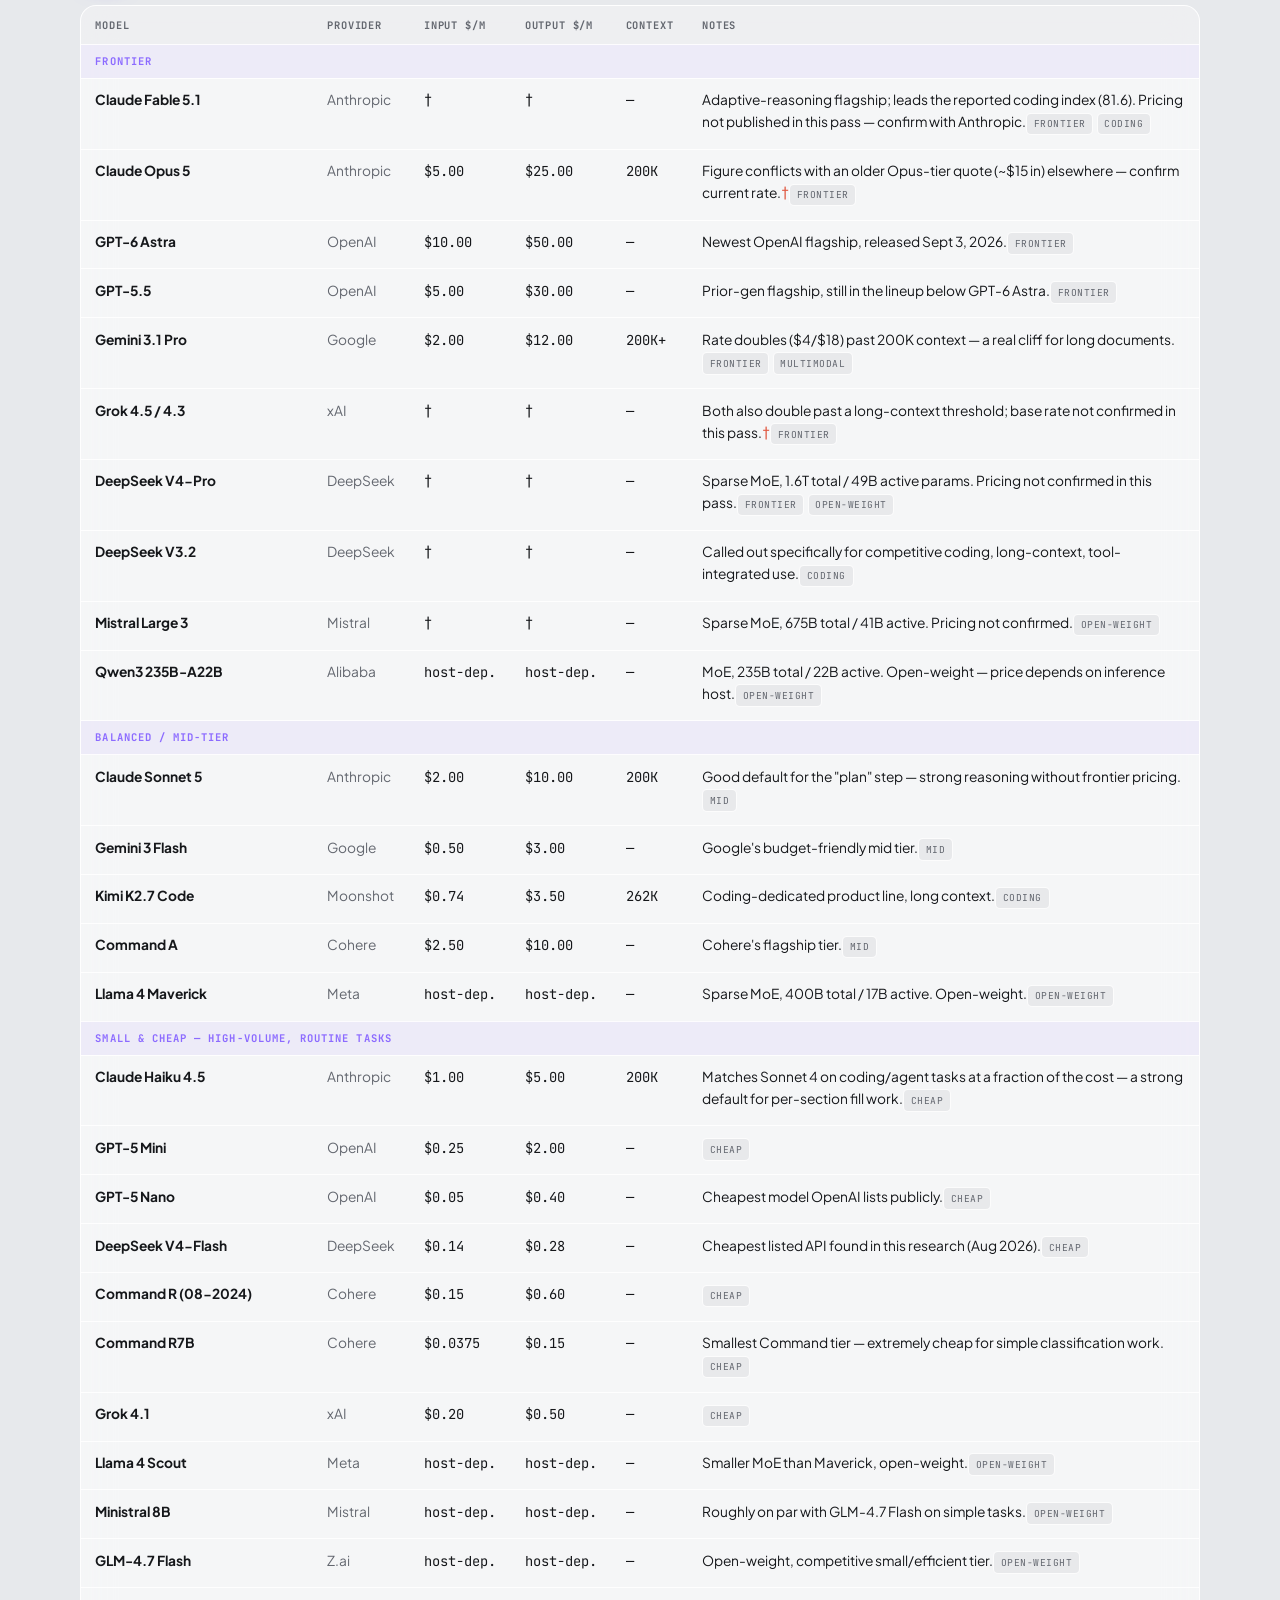
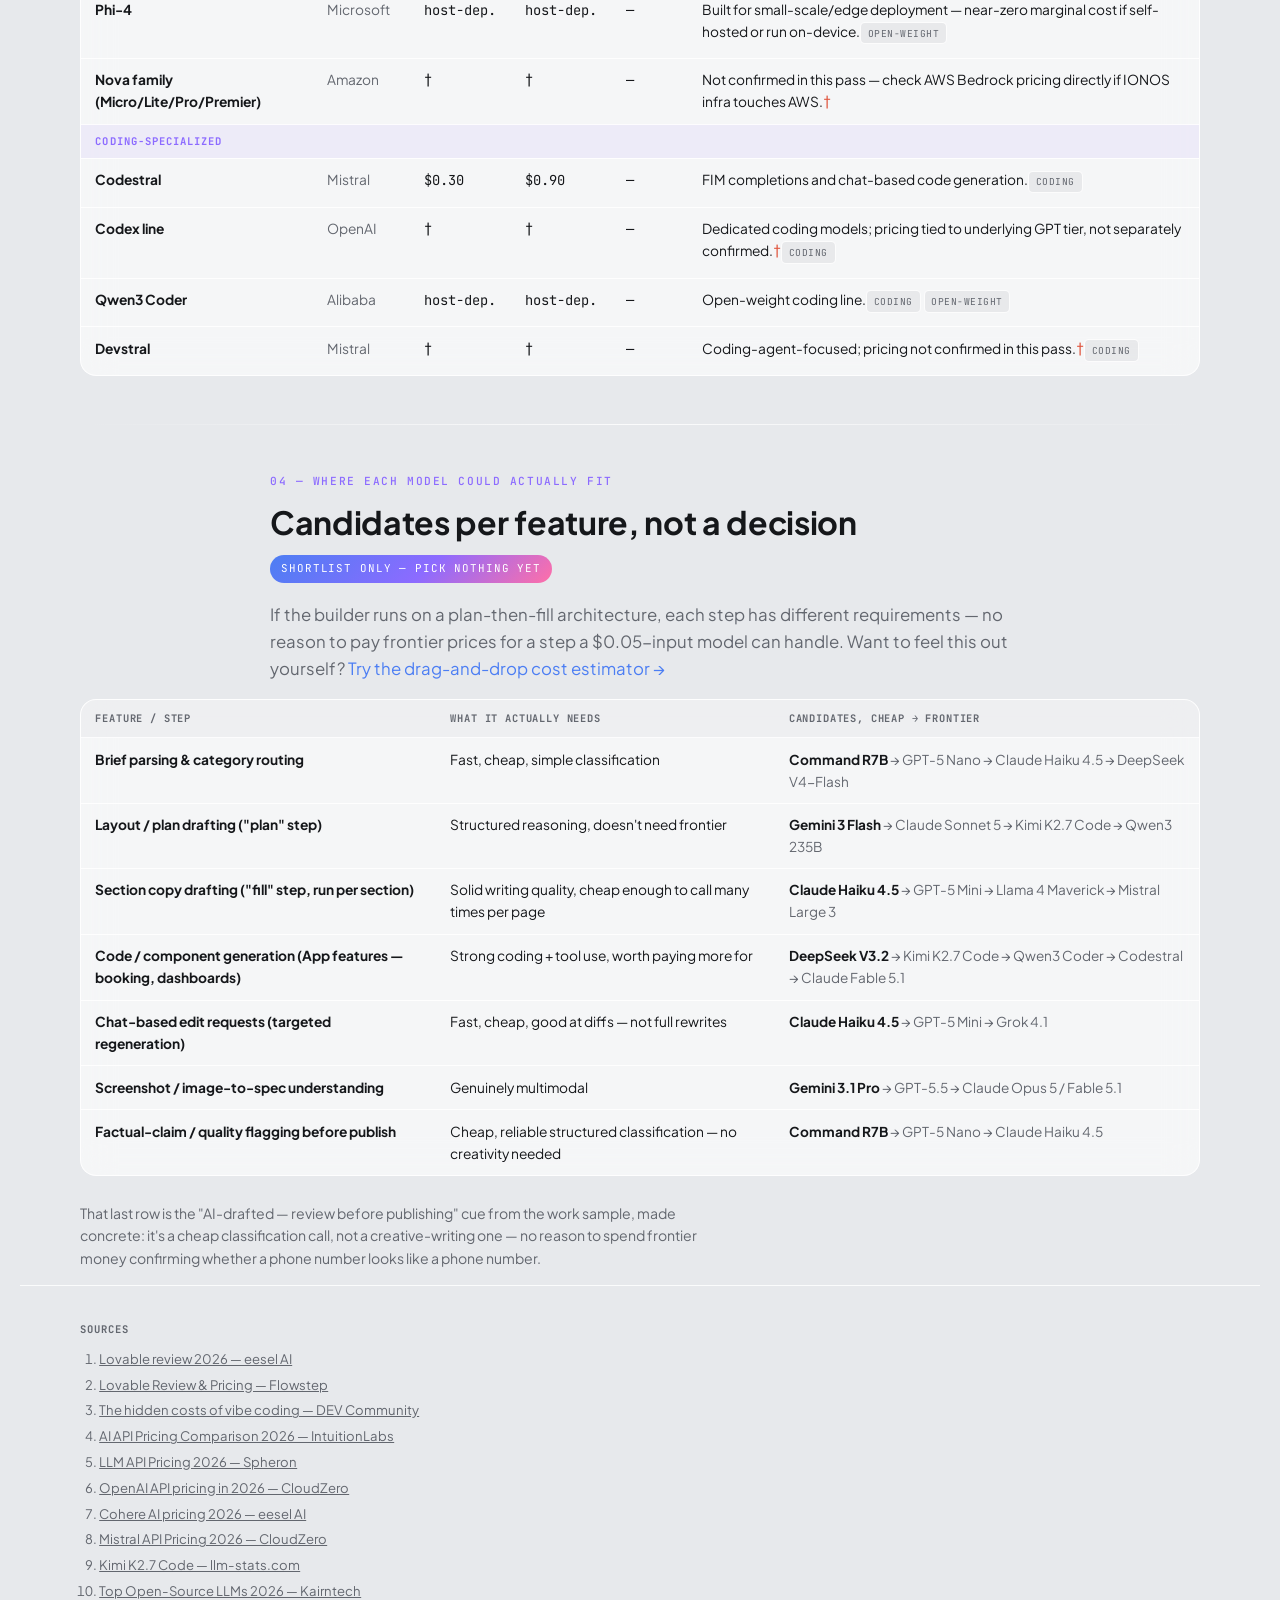
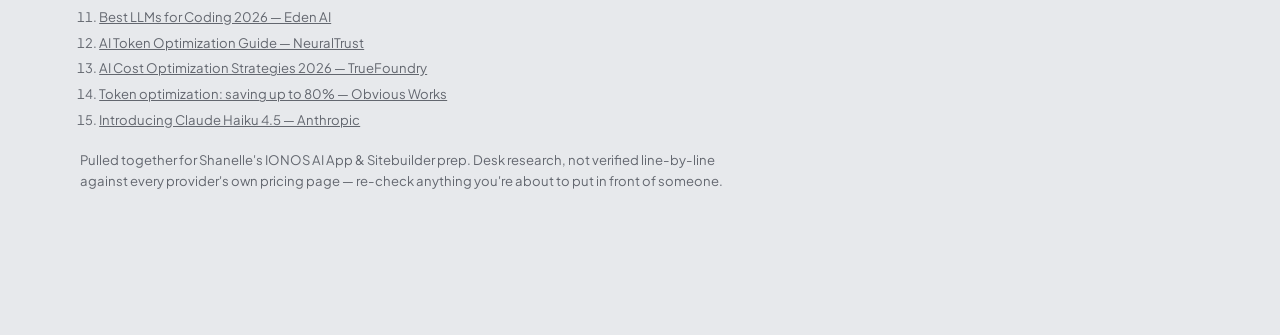
==== commit 06922ad7: "Reframe stack as my own, add branding intake, new operate.html page - Stack review (workflow.html) r" ====
--- a/index.html
+++ b/index.html
@@ -62,6 +62,7 @@
     <nav class="navlinks">
       <a href="index.html" class="is-active">Research</a>
       <a href="workflow.html">How it's built</a>
+      <a href="operate.html">How I operate</a>
     </nav>
   </div>
 </header>
